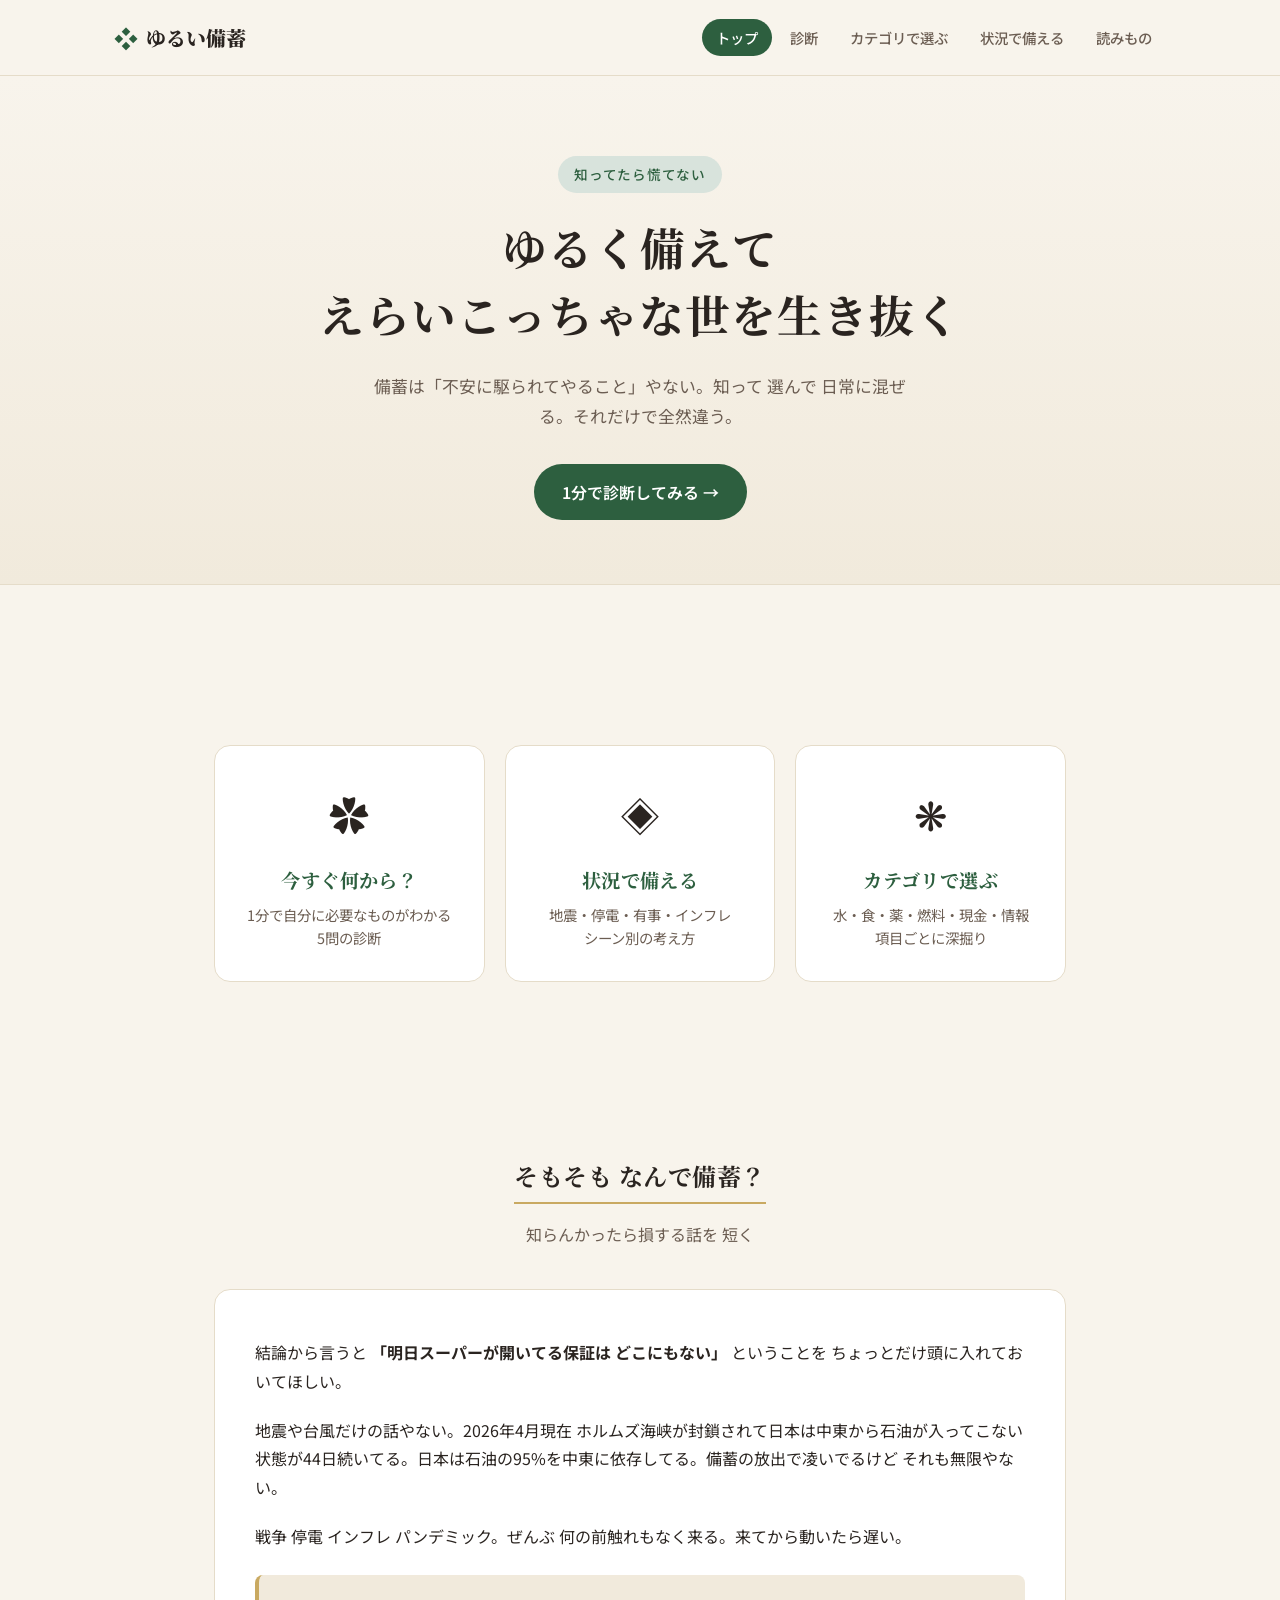
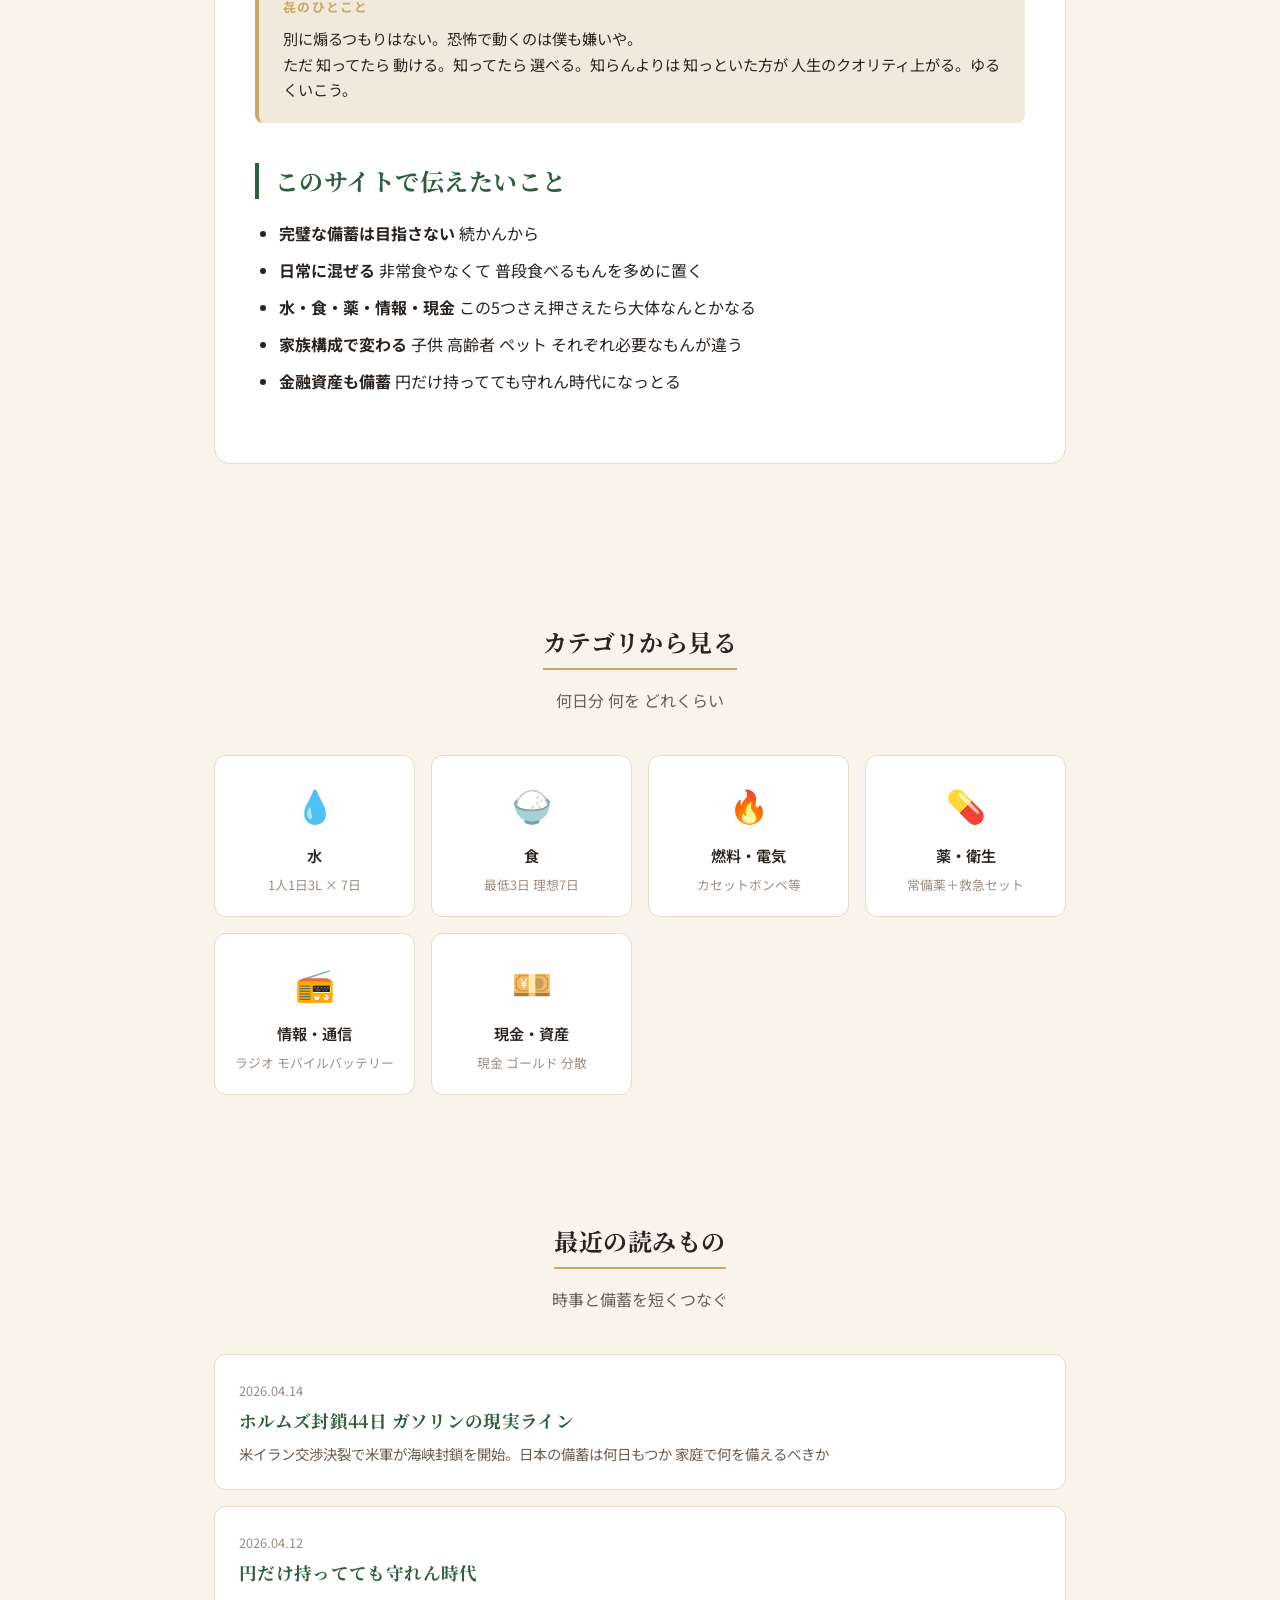
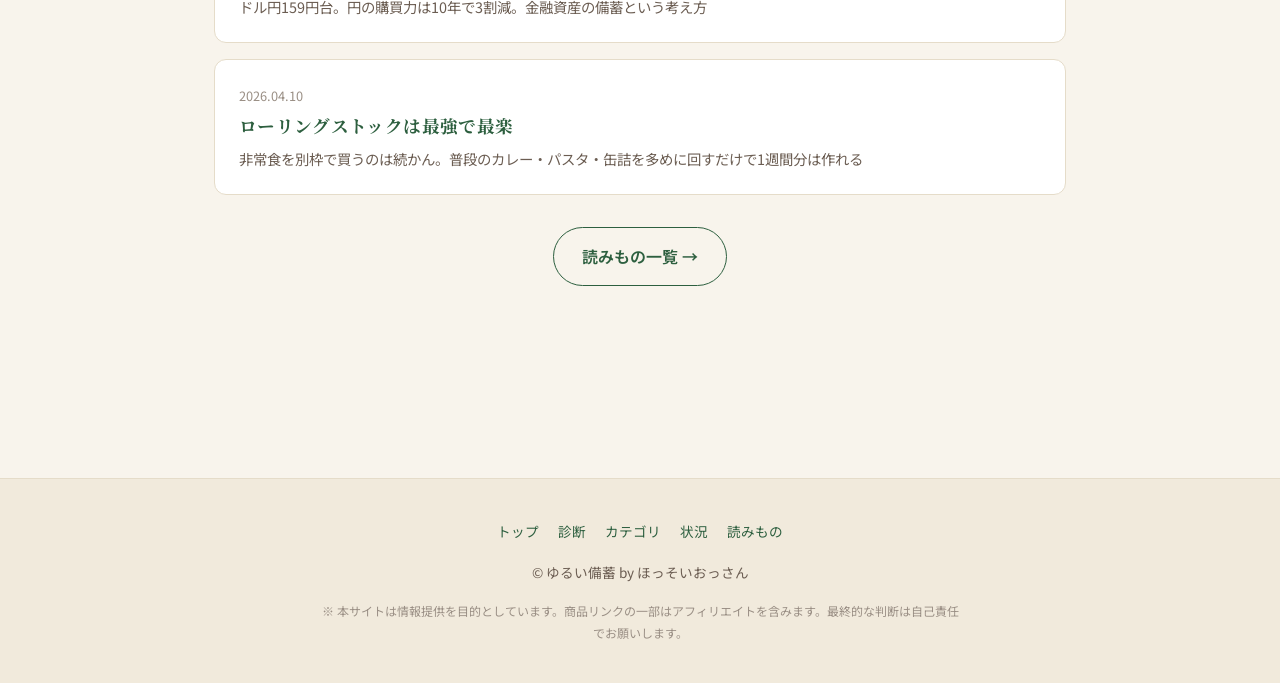
==== index.html @ 0d699d0d "Initial: ゆるい備蓄サイト 5ページ構成 - トップ / 診断 / カテゴリ / 状況 / 読みもの - 生成り×深緑×朱×金の明るい和洋折衷デザイン - Noto Serif JP × No" ====
<!DOCTYPE html>
<html lang="ja">
<head>
<meta charset="UTF-8">
<meta name="viewport" content="width=device-width, initial-scale=1.0">
<title>ゆるい備蓄｜知ってたら慌てない</title>
<meta name="description" content="地震・停電・有事・インフレ。知ってたら備えられる。ゆるく始める備蓄の入門サイト。">
<link rel="preconnect" href="https://fonts.googleapis.com">
<link rel="preconnect" href="https://fonts.gstatic.com" crossorigin>
<link href="https://fonts.googleapis.com/css2?family=Noto+Sans+JP:wght@400;500;700&family=Noto+Serif+JP:wght@500;700;900&display=swap" rel="stylesheet">
<link rel="stylesheet" href="/assets/style.css">
</head>
<body>

<nav class="nav">
    <div class="nav-inner">
        <a href="/" class="nav-logo"><span class="mark">❖</span>ゆるい備蓄</a>
        <ul class="nav-links">
            <li><a href="/" class="active">トップ</a></li>
            <li><a href="/check.html">診断</a></li>
            <li><a href="/category.html">カテゴリで選ぶ</a></li>
            <li><a href="/situation.html">状況で備える</a></li>
            <li><a href="/blog.html">読みもの</a></li>
        </ul>
    </div>
</nav>

<section class="hero">
    <span class="hero-lead">知ってたら慌てない</span>
    <h1>ゆるく備えて<br>えらいこっちゃな世を生き抜く</h1>
    <p class="hero-sub">備蓄は「不安に駆られてやること」やない。知って 選んで 日常に混ぜる。それだけで全然違う。</p>
    <a href="/check.html" class="btn btn-primary">1分で診断してみる →</a>
</section>

<div class="container">

    <section class="section">
        <div class="entry-grid">
            <a href="/check.html" class="entry-card">
                <span class="mark">✿</span>
                <h3>今すぐ何から？</h3>
                <p>1分で自分に必要なものがわかる<br>5問の診断</p>
            </a>
            <a href="/situation.html" class="entry-card">
                <span class="mark">◈</span>
                <h3>状況で備える</h3>
                <p>地震・停電・有事・インフレ<br>シーン別の考え方</p>
            </a>
            <a href="/category.html" class="entry-card">
                <span class="mark">❋</span>
                <h3>カテゴリで選ぶ</h3>
                <p>水・食・薬・燃料・現金・情報<br>項目ごとに深掘り</p>
            </a>
        </div>
    </section>

    <section class="section">
        <div class="section-head">
            <h2>そもそも なんで備蓄？</h2>
            <p>知らんかったら損する話を 短く</p>
        </div>

        <div class="article">
            <p>結論から言うと <strong>「明日スーパーが開いてる保証は どこにもない」</strong> ということを ちょっとだけ頭に入れておいてほしい。</p>

            <p>地震や台風だけの話やない。2026年4月現在 ホルムズ海峡が封鎖されて日本は中東から石油が入ってこない状態が44日続いてる。日本は石油の95%を中東に依存してる。備蓄の放出で凌いでるけど それも無限やない。</p>

            <p>戦争 停電 インフレ パンデミック。ぜんぶ 何の前触れもなく来る。来てから動いたら遅い。</p>

            <div class="voice">
                <div class="voice-label">㐂のひとこと</div>
                <p>別に煽るつもりはない。恐怖で動くのは僕も嫌いや。<br>ただ 知ってたら 動ける。知ってたら 選べる。知らんよりは 知っといた方が 人生のクオリティ上がる。ゆるくいこう。</p>
            </div>

            <h2>このサイトで伝えたいこと</h2>
            <ul>
                <li><strong>完璧な備蓄は目指さない</strong> 続かんから</li>
                <li><strong>日常に混ぜる</strong> 非常食やなくて 普段食べるもんを多めに置く</li>
                <li><strong>水・食・薬・情報・現金</strong> この5つさえ押さえたら大体なんとかなる</li>
                <li><strong>家族構成で変わる</strong> 子供 高齢者 ペット それぞれ必要なもんが違う</li>
                <li><strong>金融資産も備蓄</strong> 円だけ持ってても守れん時代になっとる</li>
            </ul>
        </div>
    </section>

    <section class="section">
        <div class="section-head">
            <h2>カテゴリから見る</h2>
            <p>何日分 何を どれくらい</p>
        </div>
        <div class="category-grid">
            <a href="/category.html#water" class="category-item">
                <span class="icon">💧</span>
                <div class="name">水</div>
                <div class="days">1人1日3L × 7日</div>
            </a>
            <a href="/category.html#food" class="category-item">
                <span class="icon">🍚</span>
                <div class="name">食</div>
                <div class="days">最低3日 理想7日</div>
            </a>
            <a href="/category.html#energy" class="category-item">
                <span class="icon">🔥</span>
                <div class="name">燃料・電気</div>
                <div class="days">カセットボンベ等</div>
            </a>
            <a href="/category.html#medicine" class="category-item">
                <span class="icon">💊</span>
                <div class="name">薬・衛生</div>
                <div class="days">常備薬＋救急セット</div>
            </a>
            <a href="/category.html#info" class="category-item">
                <span class="icon">📻</span>
                <div class="name">情報・通信</div>
                <div class="days">ラジオ モバイルバッテリー</div>
            </a>
            <a href="/category.html#money" class="category-item">
                <span class="icon">💴</span>
                <div class="name">現金・資産</div>
                <div class="days">現金 ゴールド 分散</div>
            </a>
        </div>
    </section>

    <section class="section">
        <div class="section-head">
            <h2>最近の読みもの</h2>
            <p>時事と備蓄を短くつなぐ</p>
        </div>
        <div class="post-list">
            <a href="/blog.html#hormuz" class="post-item">
                <time>2026.04.14</time>
                <h3>ホルムズ封鎖44日 ガソリンの現実ライン</h3>
                <p>米イラン交渉決裂で米軍が海峡封鎖を開始。日本の備蓄は何日もつか 家庭で何を備えるべきか</p>
            </a>
            <a href="/blog.html#yen" class="post-item">
                <time>2026.04.12</time>
                <h3>円だけ持ってても守れん時代</h3>
                <p>ドル円159円台。円の購買力は10年で3割減。金融資産の備蓄という考え方</p>
            </a>
            <a href="/blog.html#rolling" class="post-item">
                <time>2026.04.10</time>
                <h3>ローリングストックは最強で最楽</h3>
                <p>非常食を別枠で買うのは続かん。普段のカレー・パスタ・缶詰を多めに回すだけで1週間分は作れる</p>
            </a>
        </div>
        <div style="text-align:center; margin-top:32px;">
            <a href="/blog.html" class="btn btn-outline">読みもの一覧 →</a>
        </div>
    </section>

</div>

<footer class="footer">
    <p>
        <a href="/">トップ</a>
        <a href="/check.html">診断</a>
        <a href="/category.html">カテゴリ</a>
        <a href="/situation.html">状況</a>
        <a href="/blog.html">読みもの</a>
    </p>
    <p style="margin-top:16px;">© ゆるい備蓄 by ほっそいおっさん</p>
    <p class="disclaimer">※ 本サイトは情報提供を目的としています。商品リンクの一部はアフィリエイトを含みます。最終的な判断は自己責任でお願いします。</p>
</footer>

</body>
</html>
---- assets/style.css ----
/* ===== カラーパレット ===== */
:root {
    --bg: #F8F4EC;           /* 生成り */
    --bg-soft: #F1EADC;      /* 生成り濃いめ */
    --bg-card: #FFFFFF;
    --ink: #2A2420;          /* 墨色（ほぼ黒） */
    --ink-soft: #6B5D52;     /* 淡墨 */
    --ink-muted: #9A8F85;

    --green: #2D5F3F;        /* 深緑 */
    --green-soft: #4A7A5C;
    --green-pale: #D8E3DC;

    --red: #D85A3C;          /* 朱（注意喚起限定） */
    --red-pale: #F4D9D1;

    --gold: #C9A961;         /* 金（アクセント） */
    --gold-pale: #EBDCB8;

    --border: #E5DCC9;
}

/* ===== リセット ===== */
* { margin: 0; padding: 0; box-sizing: border-box; }

html { scroll-behavior: smooth; }

body {
    font-family: 'Noto Sans JP', -apple-system, BlinkMacSystemFont, 'Hiragino Sans', 'Yu Gothic', sans-serif;
    background: var(--bg);
    color: var(--ink);
    line-height: 1.8;
    -webkit-font-smoothing: antialiased;
    font-size: 16px;
}

h1, h2, h3, h4 {
    font-family: 'Noto Serif JP', 'Hiragino Mincho ProN', 'Yu Mincho', serif;
    font-weight: 700;
    letter-spacing: 0.02em;
    line-height: 1.5;
}

h1 { font-size: 2rem; }
h2 { font-size: 1.5rem; }
h3 { font-size: 1.2rem; }

a { color: var(--green); text-decoration: none; }
a:hover { color: var(--green-soft); text-decoration: underline; }

img { max-width: 100%; height: auto; }

/* ===== ナビゲーション ===== */
.nav {
    background: var(--bg);
    border-bottom: 1px solid var(--border);
    position: sticky;
    top: 0;
    z-index: 100;
}

.nav-inner {
    max-width: 1100px;
    margin: 0 auto;
    padding: 16px 24px;
    display: flex;
    align-items: center;
    justify-content: space-between;
    gap: 24px;
}

.nav-logo {
    font-family: 'Noto Serif JP', serif;
    font-weight: 900;
    font-size: 1.25rem;
    color: var(--ink);
    text-decoration: none;
    display: flex;
    align-items: center;
    gap: 8px;
}

.nav-logo span.mark {
    color: var(--green);
    font-size: 1.5rem;
}

.nav-links {
    display: flex;
    gap: 4px;
    list-style: none;
    flex-wrap: wrap;
}

.nav-links a {
    color: var(--ink-soft);
    padding: 8px 14px;
    border-radius: 999px;
    font-size: 0.9rem;
    font-weight: 500;
    transition: all 0.2s;
}

.nav-links a:hover {
    background: var(--green-pale);
    color: var(--green);
    text-decoration: none;
}

.nav-links a.active {
    background: var(--green);
    color: #fff;
}

/* ===== コンテナ ===== */
.container {
    max-width: 900px;
    margin: 0 auto;
    padding: 48px 24px;
}

.container-wide {
    max-width: 1100px;
    margin: 0 auto;
    padding: 48px 24px;
}

/* ===== ヒーロー ===== */
.hero {
    padding: 80px 24px 64px;
    text-align: center;
    background: linear-gradient(180deg, var(--bg) 0%, var(--bg-soft) 100%);
    border-bottom: 1px solid var(--border);
}

.hero-lead {
    display: inline-block;
    padding: 6px 16px;
    background: var(--green-pale);
    color: var(--green);
    border-radius: 999px;
    font-size: 0.85rem;
    font-weight: 500;
    margin-bottom: 20px;
    letter-spacing: 0.05em;
}

.hero h1 {
    font-size: clamp(1.8rem, 4vw, 2.8rem);
    margin-bottom: 24px;
    color: var(--ink);
}

.hero p.hero-sub {
    font-size: 1.05rem;
    color: var(--ink-soft);
    max-width: 560px;
    margin: 0 auto 32px;
}

/* ===== ボタン ===== */
.btn {
    display: inline-block;
    padding: 14px 28px;
    border-radius: 999px;
    font-weight: 600;
    font-size: 1rem;
    text-decoration: none;
    transition: all 0.2s;
    border: none;
    cursor: pointer;
}

.btn-primary {
    background: var(--green);
    color: #fff;
}

.btn-primary:hover {
    background: var(--green-soft);
    transform: translateY(-1px);
    box-shadow: 0 4px 12px rgba(45, 95, 63, 0.3);
    color: #fff;
    text-decoration: none;
}

.btn-outline {
    background: transparent;
    color: var(--green);
    border: 1.5px solid var(--green);
}

.btn-outline:hover {
    background: var(--green);
    color: #fff;
    text-decoration: none;
}

/* ===== 3つの入口カード ===== */
.entry-grid {
    display: grid;
    grid-template-columns: repeat(auto-fit, minmax(260px, 1fr));
    gap: 20px;
    margin: 48px 0;
}

.entry-card {
    background: var(--bg-card);
    border: 1px solid var(--border);
    border-radius: 16px;
    padding: 32px 24px;
    text-align: center;
    transition: all 0.25s;
    text-decoration: none;
    color: var(--ink);
    display: block;
}

.entry-card:hover {
    transform: translateY(-3px);
    border-color: var(--green);
    box-shadow: 0 8px 24px rgba(45, 95, 63, 0.1);
    text-decoration: none;
    color: var(--ink);
}

.entry-card .mark {
    font-size: 2.5rem;
    margin-bottom: 16px;
    display: block;
}

.entry-card h3 {
    color: var(--green);
    margin-bottom: 8px;
    font-size: 1.2rem;
}

.entry-card p {
    color: var(--ink-soft);
    font-size: 0.9rem;
    line-height: 1.6;
}

/* ===== セクション ===== */
.section {
    padding: 64px 0;
}

.section-head {
    text-align: center;
    margin-bottom: 40px;
}

.section-head h2 {
    display: inline-block;
    padding-bottom: 8px;
    border-bottom: 2px solid var(--gold);
}

.section-head p {
    color: var(--ink-soft);
    margin-top: 16px;
}

/* ===== カテゴリーグリッド ===== */
.category-grid {
    display: grid;
    grid-template-columns: repeat(auto-fill, minmax(200px, 1fr));
    gap: 16px;
}

.category-item {
    background: var(--bg-card);
    border: 1px solid var(--border);
    border-radius: 12px;
    padding: 20px;
    text-align: center;
    transition: all 0.2s;
    text-decoration: none;
    color: var(--ink);
    display: block;
}

.category-item:hover {
    background: var(--green-pale);
    border-color: var(--green);
    text-decoration: none;
    color: var(--ink);
}

.category-item .icon {
    font-size: 2rem;
    margin-bottom: 8px;
    display: block;
}

.category-item .name {
    font-weight: 600;
    font-size: 0.95rem;
}

.category-item .days {
    color: var(--ink-muted);
    font-size: 0.8rem;
    margin-top: 4px;
}

/* ===== 記事本文スタイル ===== */
.article {
    background: var(--bg-card);
    border-radius: 16px;
    padding: 48px 40px;
    margin-bottom: 32px;
    border: 1px solid var(--border);
}

.article h2 {
    margin-top: 40px;
    margin-bottom: 20px;
    padding-left: 16px;
    border-left: 4px solid var(--green);
    color: var(--green);
}

.article h3 {
    margin-top: 32px;
    margin-bottom: 12px;
    color: var(--ink);
}

.article p {
    margin-bottom: 20px;
    color: var(--ink);
}

.article ul, .article ol {
    margin: 0 0 20px 24px;
}

.article li {
    margin-bottom: 8px;
    color: var(--ink);
}

/* ===== 吹き出し（㐂のひとこと） ===== */
.voice {
    background: var(--bg-soft);
    border-left: 4px solid var(--gold);
    padding: 20px 24px;
    border-radius: 8px;
    margin: 24px 0;
    font-size: 0.95rem;
}

.voice-label {
    font-size: 0.8rem;
    color: var(--gold);
    font-weight: 700;
    letter-spacing: 0.1em;
    margin-bottom: 8px;
}

.voice p {
    color: var(--ink);
    line-height: 1.7;
    margin-bottom: 0;
}

/* ===== アラートボックス ===== */
.alert {
    background: var(--red-pale);
    border: 1px solid var(--red);
    color: var(--red);
    padding: 16px 20px;
    border-radius: 8px;
    margin: 24px 0;
    font-size: 0.95rem;
}

.note {
    background: var(--green-pale);
    border: 1px solid var(--green);
    color: var(--green);
    padding: 16px 20px;
    border-radius: 8px;
    margin: 24px 0;
    font-size: 0.95rem;
}

/* ===== 診断 ===== */
.quiz {
    background: var(--bg-card);
    border-radius: 16px;
    padding: 40px;
    border: 1px solid var(--border);
    max-width: 700px;
    margin: 0 auto;
}

.quiz-q {
    margin-bottom: 32px;
}

.quiz-q h3 {
    color: var(--green);
    margin-bottom: 16px;
    font-size: 1.1rem;
}

.quiz-options {
    display: grid;
    gap: 10px;
}

.quiz-option {
    display: flex;
    align-items: center;
    padding: 12px 18px;
    border: 1.5px solid var(--border);
    border-radius: 10px;
    cursor: pointer;
    transition: all 0.15s;
    background: var(--bg);
}

.quiz-option:hover {
    border-color: var(--green);
    background: var(--green-pale);
}

.quiz-option input {
    margin-right: 12px;
}

.quiz-option.selected {
    border-color: var(--green);
    background: var(--green-pale);
}

.quiz-result {
    display: none;
    background: var(--bg-soft);
    padding: 32px;
    border-radius: 12px;
    margin-top: 24px;
}

.quiz-result.show { display: block; }

.quiz-result h3 {
    color: var(--green);
    margin-bottom: 16px;
}

.quiz-result ul {
    margin-left: 20px;
}

/* ===== 商品カード ===== */
.product-grid {
    display: grid;
    grid-template-columns: repeat(auto-fit, minmax(240px, 1fr));
    gap: 20px;
}

.product-card {
    background: var(--bg-card);
    border: 1px solid var(--border);
    border-radius: 12px;
    padding: 20px;
    transition: all 0.2s;
}

.product-card:hover {
    border-color: var(--green);
    box-shadow: 0 4px 16px rgba(0,0,0,0.05);
}

.product-card h4 {
    color: var(--ink);
    margin-bottom: 8px;
    font-family: 'Noto Sans JP', sans-serif;
    font-size: 1rem;
}

.product-card .why {
    font-size: 0.85rem;
    color: var(--ink-soft);
    margin-bottom: 12px;
}

.product-card .link {
    display: inline-block;
    padding: 8px 16px;
    background: var(--green);
    color: #fff;
    border-radius: 999px;
    font-size: 0.85rem;
    font-weight: 600;
}

.product-card .link:hover {
    background: var(--green-soft);
    text-decoration: none;
    color: #fff;
}

/* ===== 読みものリスト ===== */
.post-list {
    display: grid;
    gap: 16px;
}

.post-item {
    background: var(--bg-card);
    border: 1px solid var(--border);
    border-radius: 12px;
    padding: 24px;
    transition: all 0.2s;
    display: block;
    text-decoration: none;
    color: var(--ink);
}

.post-item:hover {
    border-color: var(--green);
    transform: translateX(2px);
    text-decoration: none;
    color: var(--ink);
}

.post-item time {
    font-size: 0.8rem;
    color: var(--ink-muted);
    display: block;
    margin-bottom: 6px;
}

.post-item h3 {
    color: var(--green);
    margin-bottom: 8px;
    font-size: 1.1rem;
}

.post-item p {
    color: var(--ink-soft);
    font-size: 0.9rem;
    line-height: 1.6;
}

/* ===== シチュエーションカード ===== */
.situation-grid {
    display: grid;
    grid-template-columns: repeat(auto-fit, minmax(280px, 1fr));
    gap: 20px;
}

.situation-card {
    background: var(--bg-card);
    border: 1px solid var(--border);
    border-radius: 16px;
    padding: 28px;
    text-decoration: none;
    color: var(--ink);
    transition: all 0.2s;
    display: block;
}

.situation-card:hover {
    border-color: var(--green);
    background: var(--green-pale);
    text-decoration: none;
    color: var(--ink);
}

.situation-card .mark {
    font-size: 2rem;
    margin-bottom: 12px;
    display: block;
}

.situation-card h3 {
    color: var(--green);
    margin-bottom: 8px;
    font-family: 'Noto Serif JP', serif;
}

.situation-card p {
    color: var(--ink-soft);
    font-size: 0.9rem;
    line-height: 1.6;
}

/* ===== フッター ===== */
.footer {
    background: var(--bg-soft);
    border-top: 1px solid var(--border);
    padding: 40px 24px;
    margin-top: 80px;
    text-align: center;
    color: var(--ink-soft);
    font-size: 0.85rem;
}

.footer a {
    color: var(--green);
    margin: 0 8px;
}

.footer .disclaimer {
    font-size: 0.75rem;
    color: var(--ink-muted);
    margin-top: 16px;
    max-width: 640px;
    margin-left: auto;
    margin-right: auto;
}

/* ===== レスポンシブ ===== */
@media (max-width: 768px) {
    .nav-inner { padding: 12px 16px; flex-direction: column; align-items: flex-start; }
    .nav-links { width: 100%; overflow-x: auto; flex-wrap: nowrap; }
    .nav-links a { white-space: nowrap; font-size: 0.85rem; padding: 6px 12px; }
    .container, .container-wide { padding: 32px 20px; }
    .hero { padding: 48px 20px 40px; }
    .article { padding: 28px 20px; }
    h1 { font-size: 1.6rem; }
    h2 { font-size: 1.3rem; }
    .section { padding: 40px 0; }
}
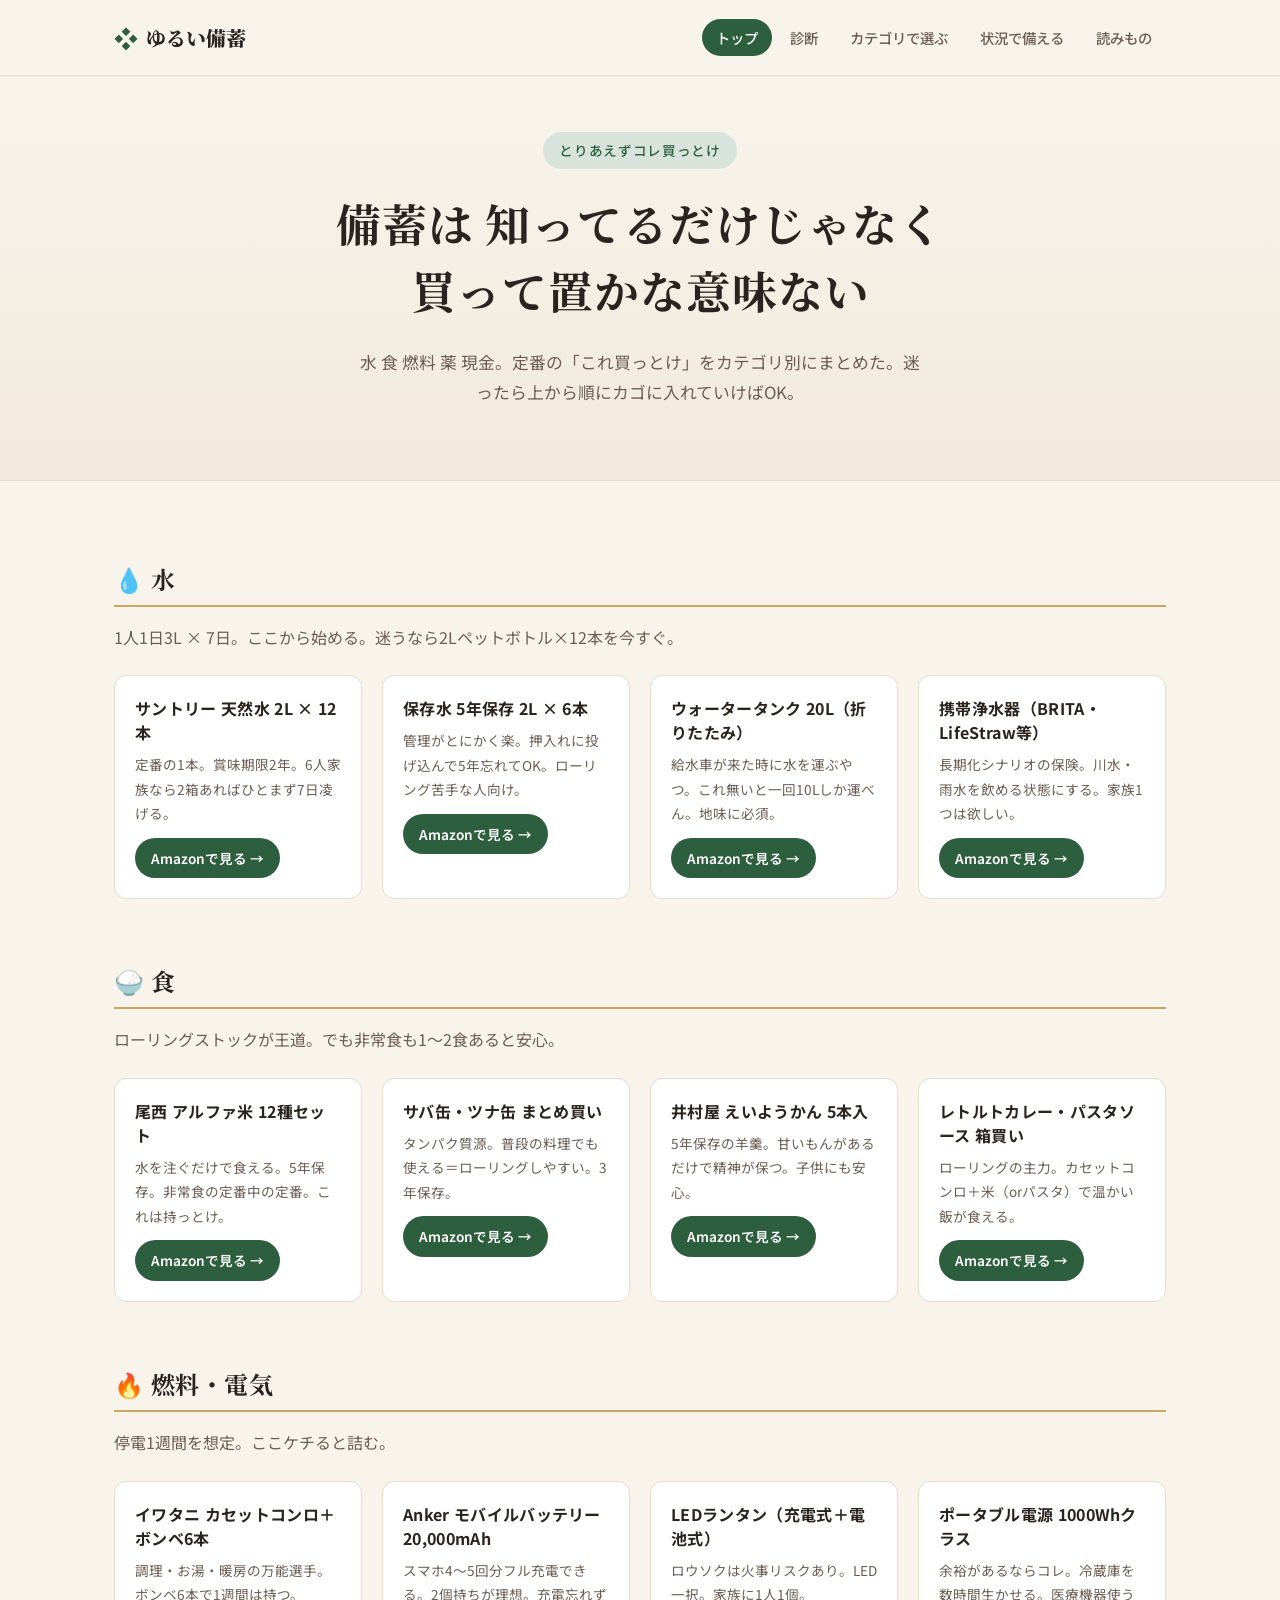
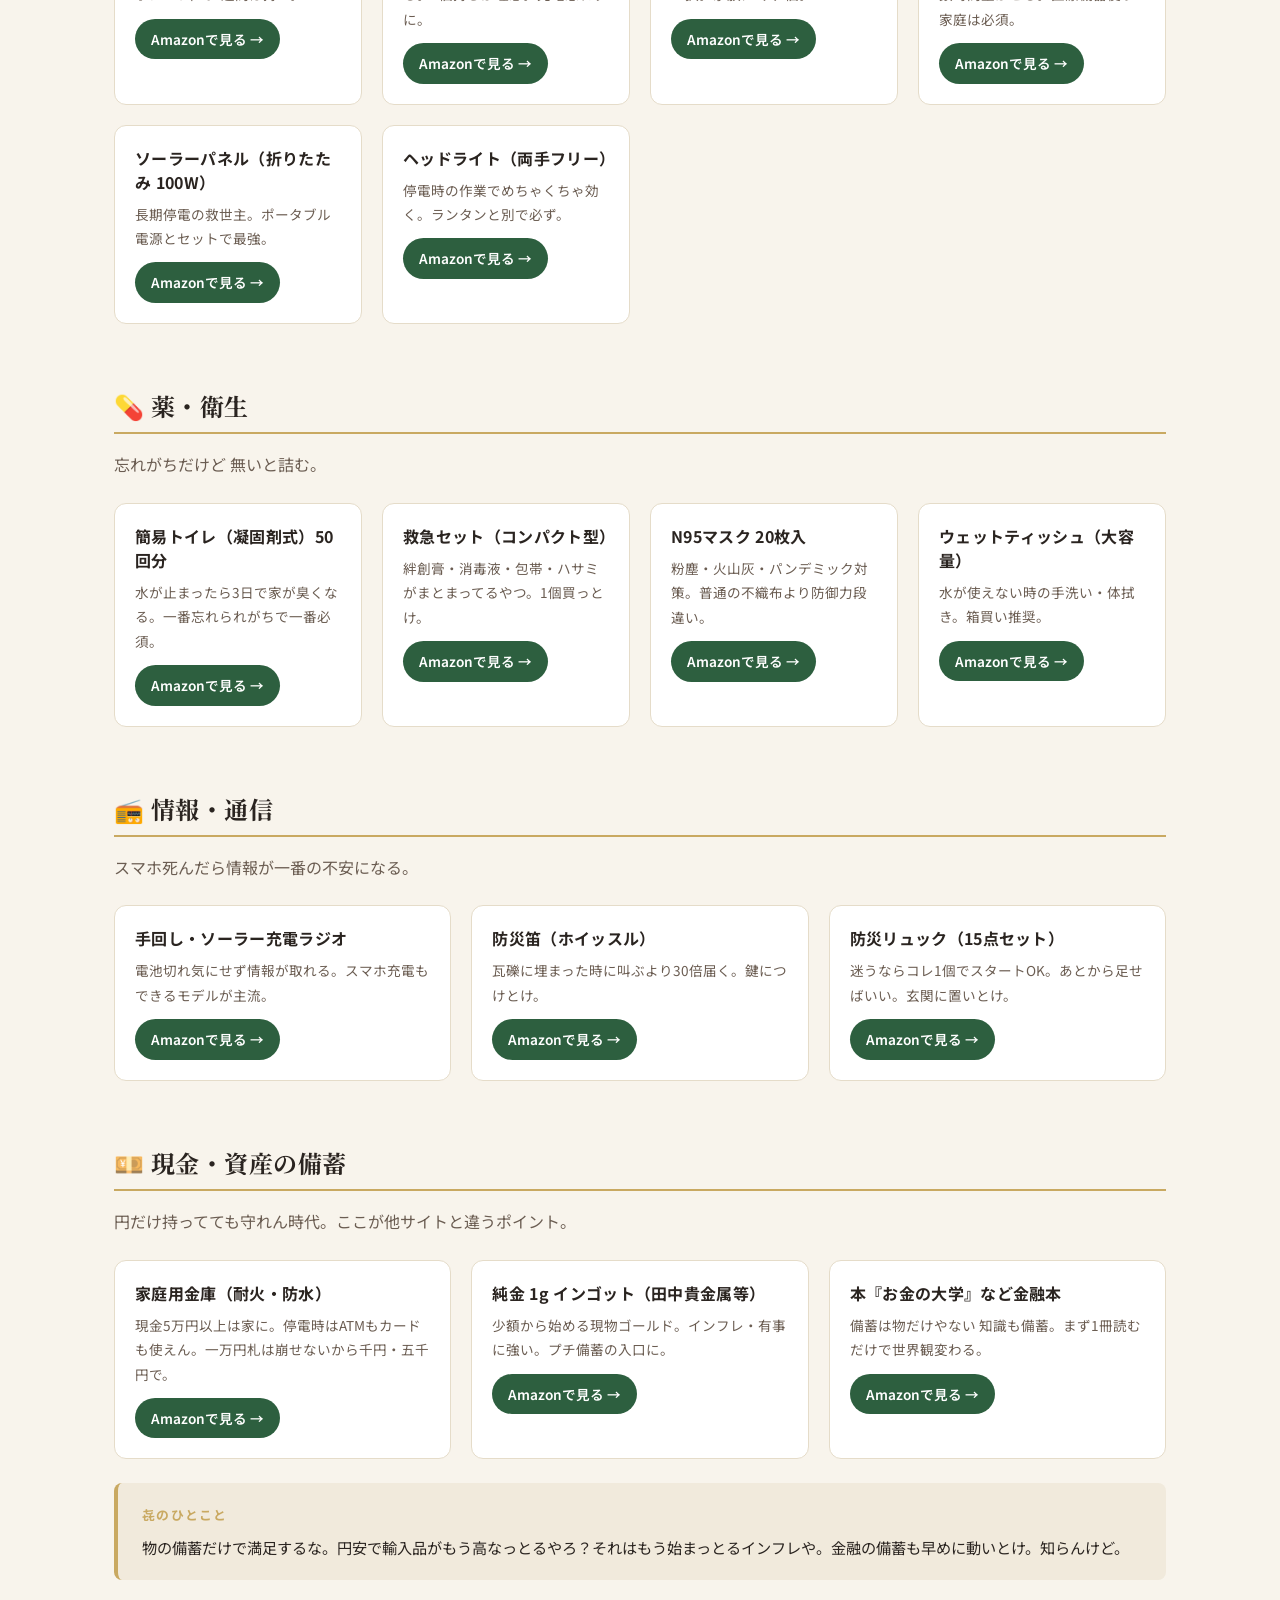
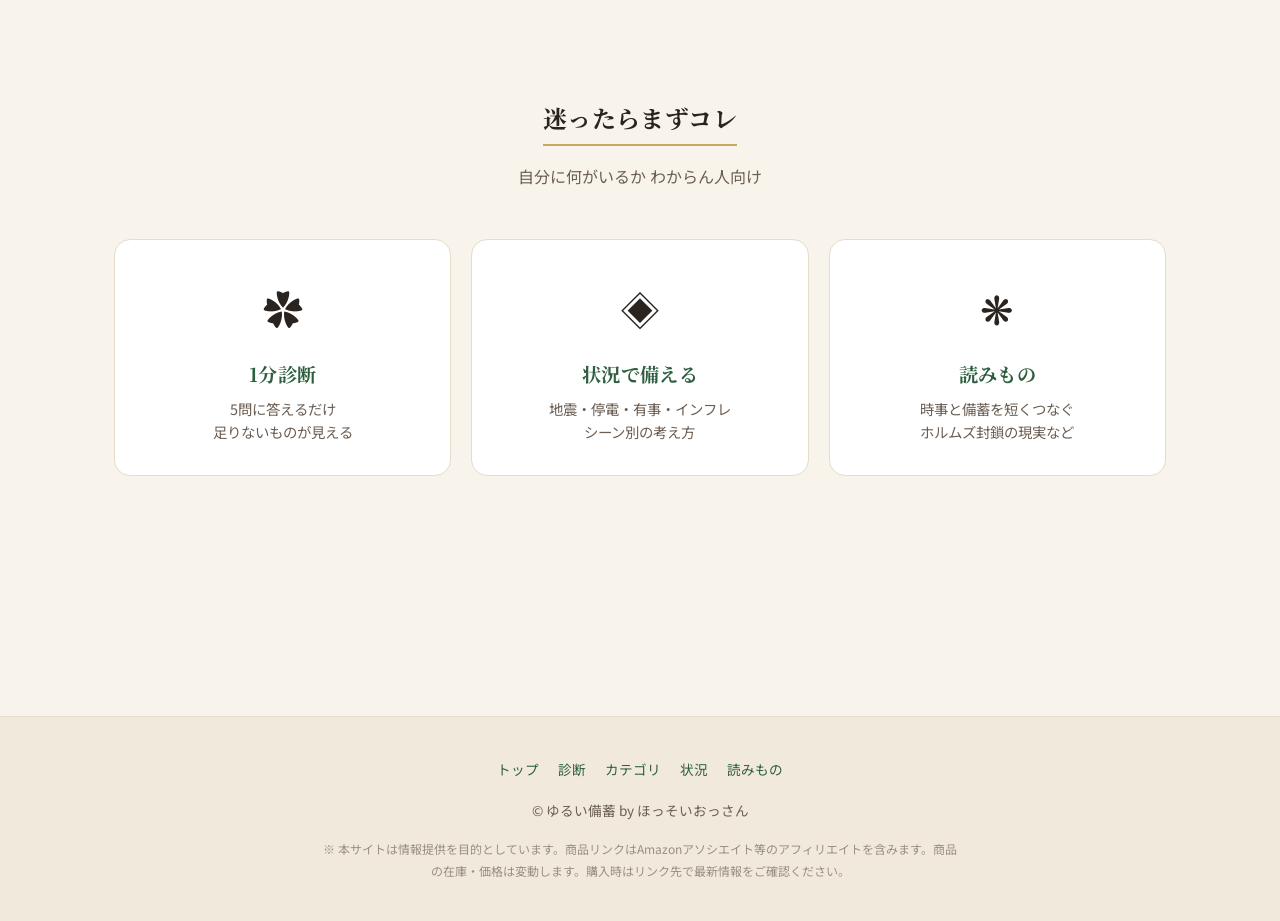
==== commit 230a45a6: "トップを商品グリッド主体に変更 - ヒーロー短縮。読みものでなくいきなり商品 - 6カテゴリ（水/食/燃料/薬/情報/現金）を全部トップに展開 - 各商品に㐂の語り口で「なぜこれ」1行 - Amazo" ====
--- a/index.html
+++ b/index.html
@@ -3,8 +3,8 @@
 <head>
 <meta charset="UTF-8">
 <meta name="viewport" content="width=device-width, initial-scale=1.0">
-<title>ゆるい備蓄｜知ってたら慌てない</title>
-<meta name="description" content="地震・停電・有事・インフレ。知ってたら備えられる。ゆるく始める備蓄の入門サイト。">
+<title>ゆるい備蓄｜とりあえずコレ買っとけ</title>
+<meta name="description" content="水・食・燃料・薬・現金。備蓄の定番をまとめて見れる。ゆるく始める備蓄のショッピングガイド。">
 <link rel="preconnect" href="https://fonts.googleapis.com">
 <link rel="preconnect" href="https://fonts.gstatic.com" crossorigin>
 <link href="https://fonts.googleapis.com/css2?family=Noto+Sans+JP:wght@400;500;700&family=Noto+Serif+JP:wght@500;700;900&display=swap" rel="stylesheet">
@@ -25,127 +25,221 @@
     </div>
 </nav>
 
-<section class="hero">
-    <span class="hero-lead">知ってたら慌てない</span>
-    <h1>ゆるく備えて<br>えらいこっちゃな世を生き抜く</h1>
-    <p class="hero-sub">備蓄は「不安に駆られてやること」やない。知って 選んで 日常に混ぜる。それだけで全然違う。</p>
-    <a href="/check.html" class="btn btn-primary">1分で診断してみる →</a>
+<section class="hero" style="padding:56px 24px 40px;">
+    <span class="hero-lead">とりあえずコレ買っとけ</span>
+    <h1>備蓄は 知ってるだけじゃなく<br>買って置かな意味ない</h1>
+    <p class="hero-sub">水 食 燃料 薬 現金。定番の「これ買っとけ」をカテゴリ別にまとめた。迷ったら上から順にカゴに入れていけばOK。</p>
 </section>
 
-<div class="container">
-
+<div class="container-wide">
+
+    <!-- 💧 水 -->
+    <section class="section" id="water" style="padding:32px 0;">
+        <div class="section-head" style="margin-bottom:24px; text-align:left;">
+            <h2 style="display:block; border-bottom:2px solid var(--gold); padding-bottom:8px;">💧 水</h2>
+            <p style="text-align:left;">1人1日3L × 7日。ここから始める。迷うなら2Lペットボトル×12本を今すぐ。</p>
+        </div>
+        <div class="product-grid">
+            <div class="product-card">
+                <h4>サントリー 天然水 2L × 12本</h4>
+                <p class="why">定番の1本。賞味期限2年。6人家族なら2箱あればひとまず7日凌げる。</p>
+                <a href="https://www.amazon.co.jp/s?k=%E3%82%B5%E3%83%B3%E3%83%88%E3%83%AA%E3%83%BC%E5%A4%A9%E7%84%B6%E6%B0%B4%202L%2012%E6%9C%AC&tag=" class="link" target="_blank" rel="noopener">Amazonで見る →</a>
+            </div>
+            <div class="product-card">
+                <h4>保存水 5年保存 2L × 6本</h4>
+                <p class="why">管理がとにかく楽。押入れに投げ込んで5年忘れてOK。ローリング苦手な人向け。</p>
+                <a href="https://www.amazon.co.jp/s?k=%E4%BF%9D%E5%AD%98%E6%B0%B4+5%E5%B9%B4+2L&tag=" class="link" target="_blank" rel="noopener">Amazonで見る →</a>
+            </div>
+            <div class="product-card">
+                <h4>ウォータータンク 20L（折りたたみ）</h4>
+                <p class="why">給水車が来た時に水を運ぶやつ。これ無いと一回10Lしか運べん。地味に必須。</p>
+                <a href="https://www.amazon.co.jp/s?k=%E3%82%A6%E3%82%A9%E3%83%BC%E3%82%BF%E3%83%BC%E3%82%BF%E3%83%B3%E3%82%AF+20L+%E6%8A%98%E3%82%8A%E3%81%9F%E3%81%9F%E3%81%BF&tag=" class="link" target="_blank" rel="noopener">Amazonで見る →</a>
+            </div>
+            <div class="product-card">
+                <h4>携帯浄水器（BRITA・LifeStraw等）</h4>
+                <p class="why">長期化シナリオの保険。川水・雨水を飲める状態にする。家族1つは欲しい。</p>
+                <a href="https://www.amazon.co.jp/s?k=%E6%90%BA%E5%B8%AF%E6%B5%84%E6%B0%B4%E5%99%A8+LifeStraw&tag=" class="link" target="_blank" rel="noopener">Amazonで見る →</a>
+            </div>
+        </div>
+    </section>
+
+    <!-- 🍚 食 -->
+    <section class="section" id="food" style="padding:32px 0;">
+        <div class="section-head" style="margin-bottom:24px; text-align:left;">
+            <h2 style="display:block; border-bottom:2px solid var(--gold); padding-bottom:8px;">🍚 食</h2>
+            <p style="text-align:left;">ローリングストックが王道。でも非常食も1〜2食あると安心。</p>
+        </div>
+        <div class="product-grid">
+            <div class="product-card">
+                <h4>尾西 アルファ米 12種セット</h4>
+                <p class="why">水を注ぐだけで食える。5年保存。非常食の定番中の定番。これは持っとけ。</p>
+                <a href="https://www.amazon.co.jp/s?k=%E5%B0%BE%E8%A5%BF+%E3%82%A2%E3%83%AB%E3%83%95%E3%82%A1%E7%B1%B3+12%E7%A8%AE&tag=" class="link" target="_blank" rel="noopener">Amazonで見る →</a>
+            </div>
+            <div class="product-card">
+                <h4>サバ缶・ツナ缶 まとめ買い</h4>
+                <p class="why">タンパク質源。普段の料理でも使える＝ローリングしやすい。3年保存。</p>
+                <a href="https://www.amazon.co.jp/s?k=%E3%82%B5%E3%83%90%E7%BC%B6+%E3%81%BE%E3%81%A8%E3%82%81%E8%B2%B7%E3%81%84&tag=" class="link" target="_blank" rel="noopener">Amazonで見る →</a>
+            </div>
+            <div class="product-card">
+                <h4>井村屋 えいようかん 5本入</h4>
+                <p class="why">5年保存の羊羹。甘いもんがあるだけで精神が保つ。子供にも安心。</p>
+                <a href="https://www.amazon.co.jp/s?k=%E4%BA%95%E6%9D%91%E5%B1%8B+%E3%81%88%E3%81%84%E3%82%88%E3%81%86%E3%81%8B%E3%82%93&tag=" class="link" target="_blank" rel="noopener">Amazonで見る →</a>
+            </div>
+            <div class="product-card">
+                <h4>レトルトカレー・パスタソース 箱買い</h4>
+                <p class="why">ローリングの主力。カセットコンロ＋米（orパスタ）で温かい飯が食える。</p>
+                <a href="https://www.amazon.co.jp/s?k=%E3%83%AC%E3%83%88%E3%83%AB%E3%83%88%E3%82%AB%E3%83%AC%E3%83%BC+%E7%AE%B1%E8%B2%B7%E3%81%84&tag=" class="link" target="_blank" rel="noopener">Amazonで見る →</a>
+            </div>
+        </div>
+    </section>
+
+    <!-- 🔥 燃料・電気 -->
+    <section class="section" id="energy" style="padding:32px 0;">
+        <div class="section-head" style="margin-bottom:24px; text-align:left;">
+            <h2 style="display:block; border-bottom:2px solid var(--gold); padding-bottom:8px;">🔥 燃料・電気</h2>
+            <p style="text-align:left;">停電1週間を想定。ここケチると詰む。</p>
+        </div>
+        <div class="product-grid">
+            <div class="product-card">
+                <h4>イワタニ カセットコンロ＋ボンベ6本</h4>
+                <p class="why">調理・お湯・暖房の万能選手。ボンベ6本で1週間は持つ。</p>
+                <a href="https://www.amazon.co.jp/s?k=%E3%82%A4%E3%83%AF%E3%82%BF%E3%83%8B+%E3%82%AB%E3%82%BB%E3%83%83%E3%83%88%E3%82%B3%E3%83%B3%E3%83%AD&tag=" class="link" target="_blank" rel="noopener">Amazonで見る →</a>
+            </div>
+            <div class="product-card">
+                <h4>Anker モバイルバッテリー 20,000mAh</h4>
+                <p class="why">スマホ4〜5回分フル充電できる。2個持ちが理想。充電忘れずに。</p>
+                <a href="https://www.amazon.co.jp/s?k=Anker+20000mAh&tag=" class="link" target="_blank" rel="noopener">Amazonで見る →</a>
+            </div>
+            <div class="product-card">
+                <h4>LEDランタン（充電式＋電池式）</h4>
+                <p class="why">ロウソクは火事リスクあり。LED一択。家族に1人1個。</p>
+                <a href="https://www.amazon.co.jp/s?k=LED%E3%83%A9%E3%83%B3%E3%82%BF%E3%83%B3+%E9%98%B2%E7%81%BD&tag=" class="link" target="_blank" rel="noopener">Amazonで見る →</a>
+            </div>
+            <div class="product-card">
+                <h4>ポータブル電源 1000Whクラス</h4>
+                <p class="why">余裕があるならコレ。冷蔵庫を数時間生かせる。医療機器使う家庭は必須。</p>
+                <a href="https://www.amazon.co.jp/s?k=%E3%83%9D%E3%83%BC%E3%82%BF%E3%83%96%E3%83%AB%E9%9B%BB%E6%BA%90+1000Wh&tag=" class="link" target="_blank" rel="noopener">Amazonで見る →</a>
+            </div>
+            <div class="product-card">
+                <h4>ソーラーパネル（折りたたみ 100W）</h4>
+                <p class="why">長期停電の救世主。ポータブル電源とセットで最強。</p>
+                <a href="https://www.amazon.co.jp/s?k=%E3%82%BD%E3%83%BC%E3%83%A9%E3%83%BC%E3%83%91%E3%83%8D%E3%83%AB+100W+%E6%8A%98%E3%82%8A%E3%81%9F%E3%81%9F%E3%81%BF&tag=" class="link" target="_blank" rel="noopener">Amazonで見る →</a>
+            </div>
+            <div class="product-card">
+                <h4>ヘッドライト（両手フリー）</h4>
+                <p class="why">停電時の作業でめちゃくちゃ効く。ランタンと別で必ず。</p>
+                <a href="https://www.amazon.co.jp/s?k=%E3%83%98%E3%83%83%E3%83%89%E3%83%A9%E3%82%A4%E3%83%88+%E9%98%B2%E7%81%BD&tag=" class="link" target="_blank" rel="noopener">Amazonで見る →</a>
+            </div>
+        </div>
+    </section>
+
+    <!-- 💊 薬・衛生 -->
+    <section class="section" id="medicine" style="padding:32px 0;">
+        <div class="section-head" style="margin-bottom:24px; text-align:left;">
+            <h2 style="display:block; border-bottom:2px solid var(--gold); padding-bottom:8px;">💊 薬・衛生</h2>
+            <p style="text-align:left;">忘れがちだけど 無いと詰む。</p>
+        </div>
+        <div class="product-grid">
+            <div class="product-card">
+                <h4>簡易トイレ（凝固剤式）50回分</h4>
+                <p class="why">水が止まったら3日で家が臭くなる。一番忘れられがちで一番必須。</p>
+                <a href="https://www.amazon.co.jp/s?k=%E7%B0%A1%E6%98%93%E3%83%88%E3%82%A4%E3%83%AC+%E5%87%9D%E5%9B%BA%E5%89%A4&tag=" class="link" target="_blank" rel="noopener">Amazonで見る →</a>
+            </div>
+            <div class="product-card">
+                <h4>救急セット（コンパクト型）</h4>
+                <p class="why">絆創膏・消毒液・包帯・ハサミがまとまってるやつ。1個買っとけ。</p>
+                <a href="https://www.amazon.co.jp/s?k=%E6%95%91%E6%80%A5%E3%82%BB%E3%83%83%E3%83%88+%E9%98%B2%E7%81%BD&tag=" class="link" target="_blank" rel="noopener">Amazonで見る →</a>
+            </div>
+            <div class="product-card">
+                <h4>N95マスク 20枚入</h4>
+                <p class="why">粉塵・火山灰・パンデミック対策。普通の不織布より防御力段違い。</p>
+                <a href="https://www.amazon.co.jp/s?k=N95%E3%83%9E%E3%82%B9%E3%82%AF&tag=" class="link" target="_blank" rel="noopener">Amazonで見る →</a>
+            </div>
+            <div class="product-card">
+                <h4>ウェットティッシュ（大容量）</h4>
+                <p class="why">水が使えない時の手洗い・体拭き。箱買い推奨。</p>
+                <a href="https://www.amazon.co.jp/s?k=%E3%82%A6%E3%82%A7%E3%83%83%E3%83%88%E3%83%86%E3%82%A3%E3%83%83%E3%82%B7%E3%83%A5+%E5%A4%A7%E5%AE%B9%E9%87%8F&tag=" class="link" target="_blank" rel="noopener">Amazonで見る →</a>
+            </div>
+        </div>
+    </section>
+
+    <!-- 📻 情報・通信 -->
+    <section class="section" id="info" style="padding:32px 0;">
+        <div class="section-head" style="margin-bottom:24px; text-align:left;">
+            <h2 style="display:block; border-bottom:2px solid var(--gold); padding-bottom:8px;">📻 情報・通信</h2>
+            <p style="text-align:left;">スマホ死んだら情報が一番の不安になる。</p>
+        </div>
+        <div class="product-grid">
+            <div class="product-card">
+                <h4>手回し・ソーラー充電ラジオ</h4>
+                <p class="why">電池切れ気にせず情報が取れる。スマホ充電もできるモデルが主流。</p>
+                <a href="https://www.amazon.co.jp/s?k=%E6%89%8B%E5%9B%9E%E3%81%97+%E3%82%BD%E3%83%BC%E3%83%A9%E3%83%BC+%E3%83%A9%E3%82%B8%E3%82%AA+%E9%98%B2%E7%81%BD&tag=" class="link" target="_blank" rel="noopener">Amazonで見る →</a>
+            </div>
+            <div class="product-card">
+                <h4>防災笛（ホイッスル）</h4>
+                <p class="why">瓦礫に埋まった時に叫ぶより30倍届く。鍵につけとけ。</p>
+                <a href="https://www.amazon.co.jp/s?k=%E9%98%B2%E7%81%BD%E7%AC%9B+%E3%83%9B%E3%82%A4%E3%83%83%E3%82%B9%E3%83%AB&tag=" class="link" target="_blank" rel="noopener">Amazonで見る →</a>
+            </div>
+            <div class="product-card">
+                <h4>防災リュック（15点セット）</h4>
+                <p class="why">迷うならコレ1個でスタートOK。あとから足せばいい。玄関に置いとけ。</p>
+                <a href="https://www.amazon.co.jp/s?k=%E9%98%B2%E7%81%BD%E3%83%AA%E3%83%A5%E3%83%83%E3%82%AF+15%E7%82%B9&tag=" class="link" target="_blank" rel="noopener">Amazonで見る →</a>
+            </div>
+        </div>
+    </section>
+
+    <!-- 💴 現金・資産 -->
+    <section class="section" id="money" style="padding:32px 0;">
+        <div class="section-head" style="margin-bottom:24px; text-align:left;">
+            <h2 style="display:block; border-bottom:2px solid var(--gold); padding-bottom:8px;">💴 現金・資産の備蓄</h2>
+            <p style="text-align:left;">円だけ持ってても守れん時代。ここが他サイトと違うポイント。</p>
+        </div>
+        <div class="product-grid">
+            <div class="product-card">
+                <h4>家庭用金庫（耐火・防水）</h4>
+                <p class="why">現金5万円以上は家に。停電時はATMもカードも使えん。一万円札は崩せないから千円・五千円で。</p>
+                <a href="https://www.amazon.co.jp/s?k=%E5%AE%B6%E5%BA%AD%E7%94%A8%E9%87%91%E5%BA%AB+%E8%80%90%E7%81%AB&tag=" class="link" target="_blank" rel="noopener">Amazonで見る →</a>
+            </div>
+            <div class="product-card">
+                <h4>純金 1g インゴット（田中貴金属等）</h4>
+                <p class="why">少額から始める現物ゴールド。インフレ・有事に強い。プチ備蓄の入口に。</p>
+                <a href="https://www.amazon.co.jp/s?k=%E7%B4%94%E9%87%91+1g+%E3%82%A4%E3%83%B3%E3%82%B4%E3%83%83%E3%83%88&tag=" class="link" target="_blank" rel="noopener">Amazonで見る →</a>
+            </div>
+            <div class="product-card">
+                <h4>本『お金の大学』など金融本</h4>
+                <p class="why">備蓄は物だけやない 知識も備蓄。まず1冊読むだけで世界観変わる。</p>
+                <a href="https://www.amazon.co.jp/s?k=%E3%81%8A%E9%87%91%E3%81%AE%E5%A4%A7%E5%AD%A6&tag=" class="link" target="_blank" rel="noopener">Amazonで見る →</a>
+            </div>
+        </div>
+
+        <div class="voice" style="margin-top:24px;">
+            <div class="voice-label">㐂のひとこと</div>
+            <p>物の備蓄だけで満足するな。円安で輸入品がもう高なっとるやろ？それはもう始まっとるインフレや。金融の備蓄も早めに動いとけ。知らんけど。</p>
+        </div>
+    </section>
+
+    <!-- 迷った人向け -->
     <section class="section">
+        <div class="section-head">
+            <h2>迷ったらまずコレ</h2>
+            <p>自分に何がいるか わからん人向け</p>
+        </div>
         <div class="entry-grid">
             <a href="/check.html" class="entry-card">
                 <span class="mark">✿</span>
-                <h3>今すぐ何から？</h3>
-                <p>1分で自分に必要なものがわかる<br>5問の診断</p>
+                <h3>1分診断</h3>
+                <p>5問に答えるだけ<br>足りないものが見える</p>
             </a>
             <a href="/situation.html" class="entry-card">
                 <span class="mark">◈</span>
                 <h3>状況で備える</h3>
                 <p>地震・停電・有事・インフレ<br>シーン別の考え方</p>
             </a>
-            <a href="/category.html" class="entry-card">
+            <a href="/blog.html" class="entry-card">
                 <span class="mark">❋</span>
-                <h3>カテゴリで選ぶ</h3>
-                <p>水・食・薬・燃料・現金・情報<br>項目ごとに深掘り</p>
+                <h3>読みもの</h3>
+                <p>時事と備蓄を短くつなぐ<br>ホルムズ封鎖の現実など</p>
             </a>
-        </div>
-    </section>
-
-    <section class="section">
-        <div class="section-head">
-            <h2>そもそも なんで備蓄？</h2>
-            <p>知らんかったら損する話を 短く</p>
-        </div>
-
-        <div class="article">
-            <p>結論から言うと <strong>「明日スーパーが開いてる保証は どこにもない」</strong> ということを ちょっとだけ頭に入れておいてほしい。</p>
-
-            <p>地震や台風だけの話やない。2026年4月現在 ホルムズ海峡が封鎖されて日本は中東から石油が入ってこない状態が44日続いてる。日本は石油の95%を中東に依存してる。備蓄の放出で凌いでるけど それも無限やない。</p>
-
-            <p>戦争 停電 インフレ パンデミック。ぜんぶ 何の前触れもなく来る。来てから動いたら遅い。</p>
-
-            <div class="voice">
-                <div class="voice-label">㐂のひとこと</div>
-                <p>別に煽るつもりはない。恐怖で動くのは僕も嫌いや。<br>ただ 知ってたら 動ける。知ってたら 選べる。知らんよりは 知っといた方が 人生のクオリティ上がる。ゆるくいこう。</p>
-            </div>
-
-            <h2>このサイトで伝えたいこと</h2>
-            <ul>
-                <li><strong>完璧な備蓄は目指さない</strong> 続かんから</li>
-                <li><strong>日常に混ぜる</strong> 非常食やなくて 普段食べるもんを多めに置く</li>
-                <li><strong>水・食・薬・情報・現金</strong> この5つさえ押さえたら大体なんとかなる</li>
-                <li><strong>家族構成で変わる</strong> 子供 高齢者 ペット それぞれ必要なもんが違う</li>
-                <li><strong>金融資産も備蓄</strong> 円だけ持ってても守れん時代になっとる</li>
-            </ul>
-        </div>
-    </section>
-
-    <section class="section">
-        <div class="section-head">
-            <h2>カテゴリから見る</h2>
-            <p>何日分 何を どれくらい</p>
-        </div>
-        <div class="category-grid">
-            <a href="/category.html#water" class="category-item">
-                <span class="icon">💧</span>
-                <div class="name">水</div>
-                <div class="days">1人1日3L × 7日</div>
-            </a>
-            <a href="/category.html#food" class="category-item">
-                <span class="icon">🍚</span>
-                <div class="name">食</div>
-                <div class="days">最低3日 理想7日</div>
-            </a>
-            <a href="/category.html#energy" class="category-item">
-                <span class="icon">🔥</span>
-                <div class="name">燃料・電気</div>
-                <div class="days">カセットボンベ等</div>
-            </a>
-            <a href="/category.html#medicine" class="category-item">
-                <span class="icon">💊</span>
-                <div class="name">薬・衛生</div>
-                <div class="days">常備薬＋救急セット</div>
-            </a>
-            <a href="/category.html#info" class="category-item">
-                <span class="icon">📻</span>
-                <div class="name">情報・通信</div>
-                <div class="days">ラジオ モバイルバッテリー</div>
-            </a>
-            <a href="/category.html#money" class="category-item">
-                <span class="icon">💴</span>
-                <div class="name">現金・資産</div>
-                <div class="days">現金 ゴールド 分散</div>
-            </a>
-        </div>
-    </section>
-
-    <section class="section">
-        <div class="section-head">
-            <h2>最近の読みもの</h2>
-            <p>時事と備蓄を短くつなぐ</p>
-        </div>
-        <div class="post-list">
-            <a href="/blog.html#hormuz" class="post-item">
-                <time>2026.04.14</time>
-                <h3>ホルムズ封鎖44日 ガソリンの現実ライン</h3>
-                <p>米イラン交渉決裂で米軍が海峡封鎖を開始。日本の備蓄は何日もつか 家庭で何を備えるべきか</p>
-            </a>
-            <a href="/blog.html#yen" class="post-item">
-                <time>2026.04.12</time>
-                <h3>円だけ持ってても守れん時代</h3>
-                <p>ドル円159円台。円の購買力は10年で3割減。金融資産の備蓄という考え方</p>
-            </a>
-            <a href="/blog.html#rolling" class="post-item">
-                <time>2026.04.10</time>
-                <h3>ローリングストックは最強で最楽</h3>
-                <p>非常食を別枠で買うのは続かん。普段のカレー・パスタ・缶詰を多めに回すだけで1週間分は作れる</p>
-            </a>
-        </div>
-        <div style="text-align:center; margin-top:32px;">
-            <a href="/blog.html" class="btn btn-outline">読みもの一覧 →</a>
         </div>
     </section>
 
@@ -160,7 +254,7 @@
         <a href="/blog.html">読みもの</a>
     </p>
     <p style="margin-top:16px;">© ゆるい備蓄 by ほっそいおっさん</p>
-    <p class="disclaimer">※ 本サイトは情報提供を目的としています。商品リンクの一部はアフィリエイトを含みます。最終的な判断は自己責任でお願いします。</p>
+    <p class="disclaimer">※ 本サイトは情報提供を目的としています。商品リンクはAmazonアソシエイト等のアフィリエイトを含みます。商品の在庫・価格は変動します。購入時はリンク先で最新情報をご確認ください。</p>
 </footer>
 
 </body>
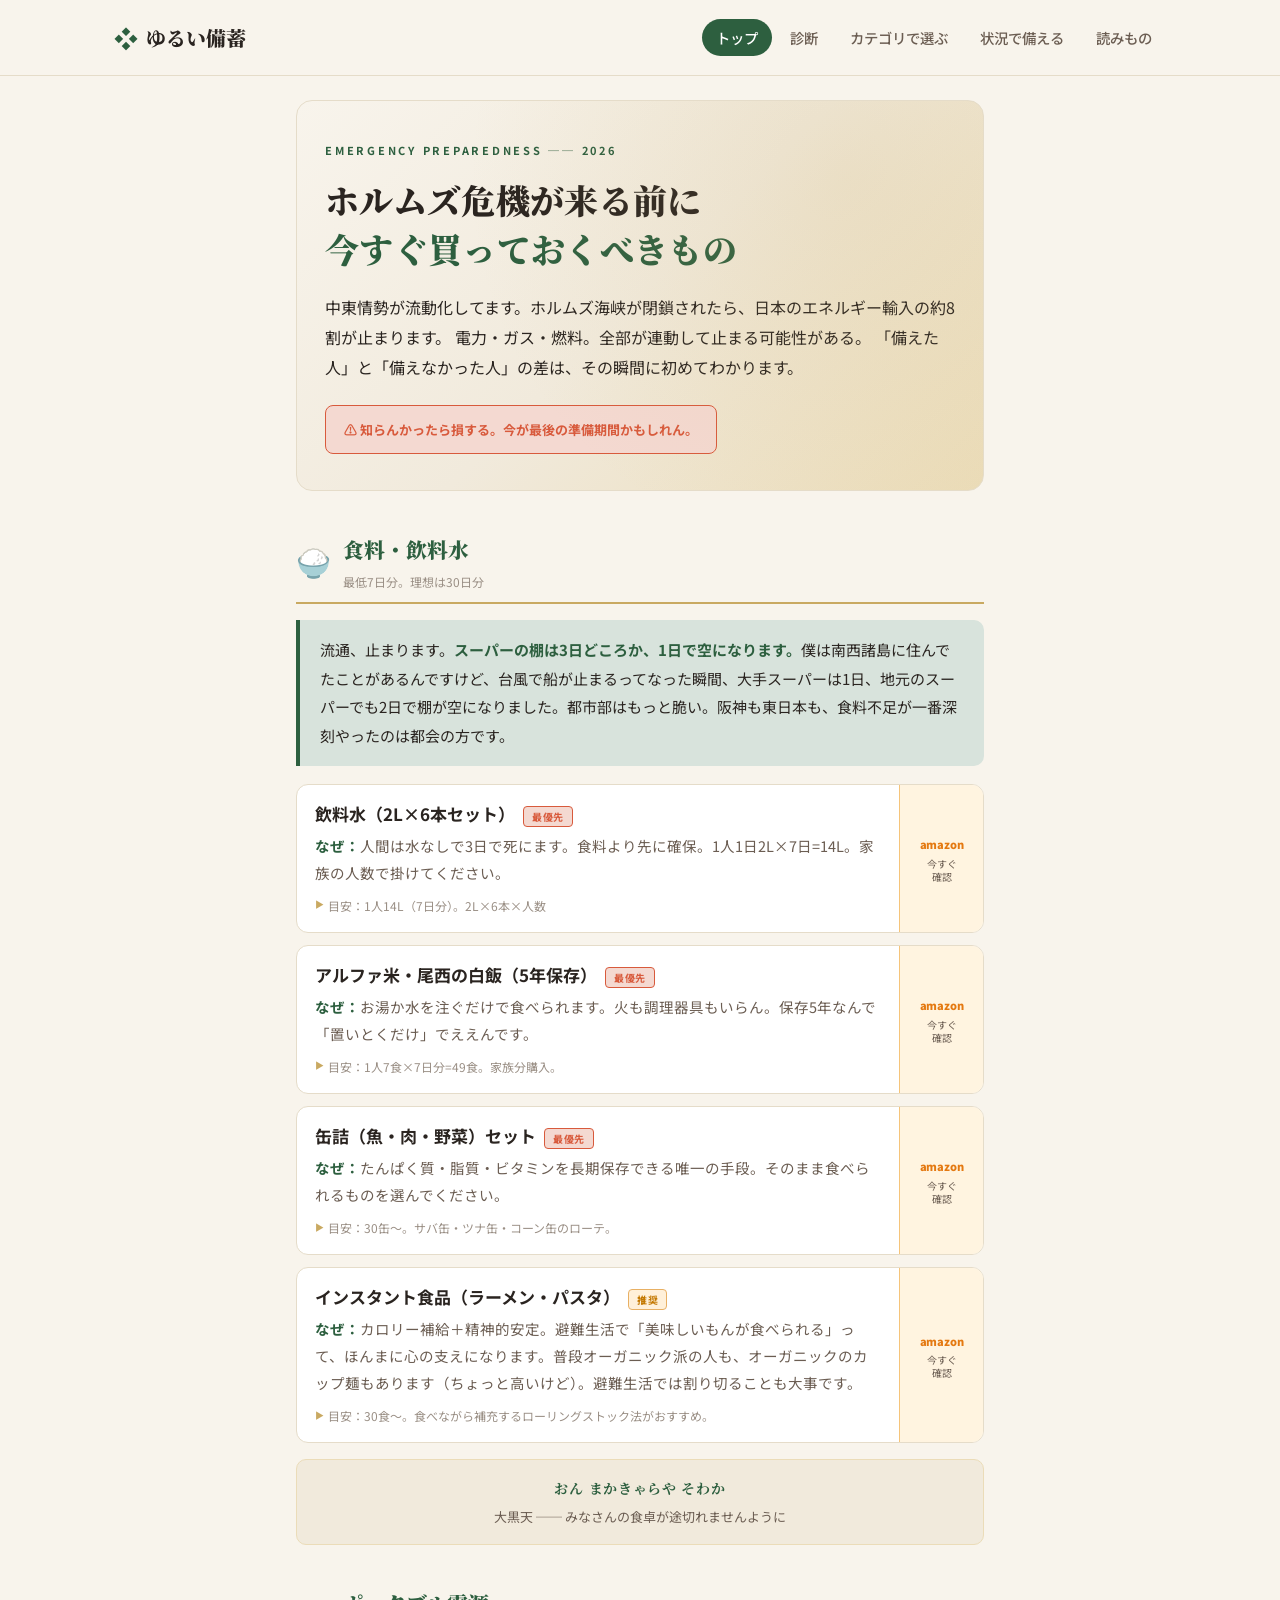
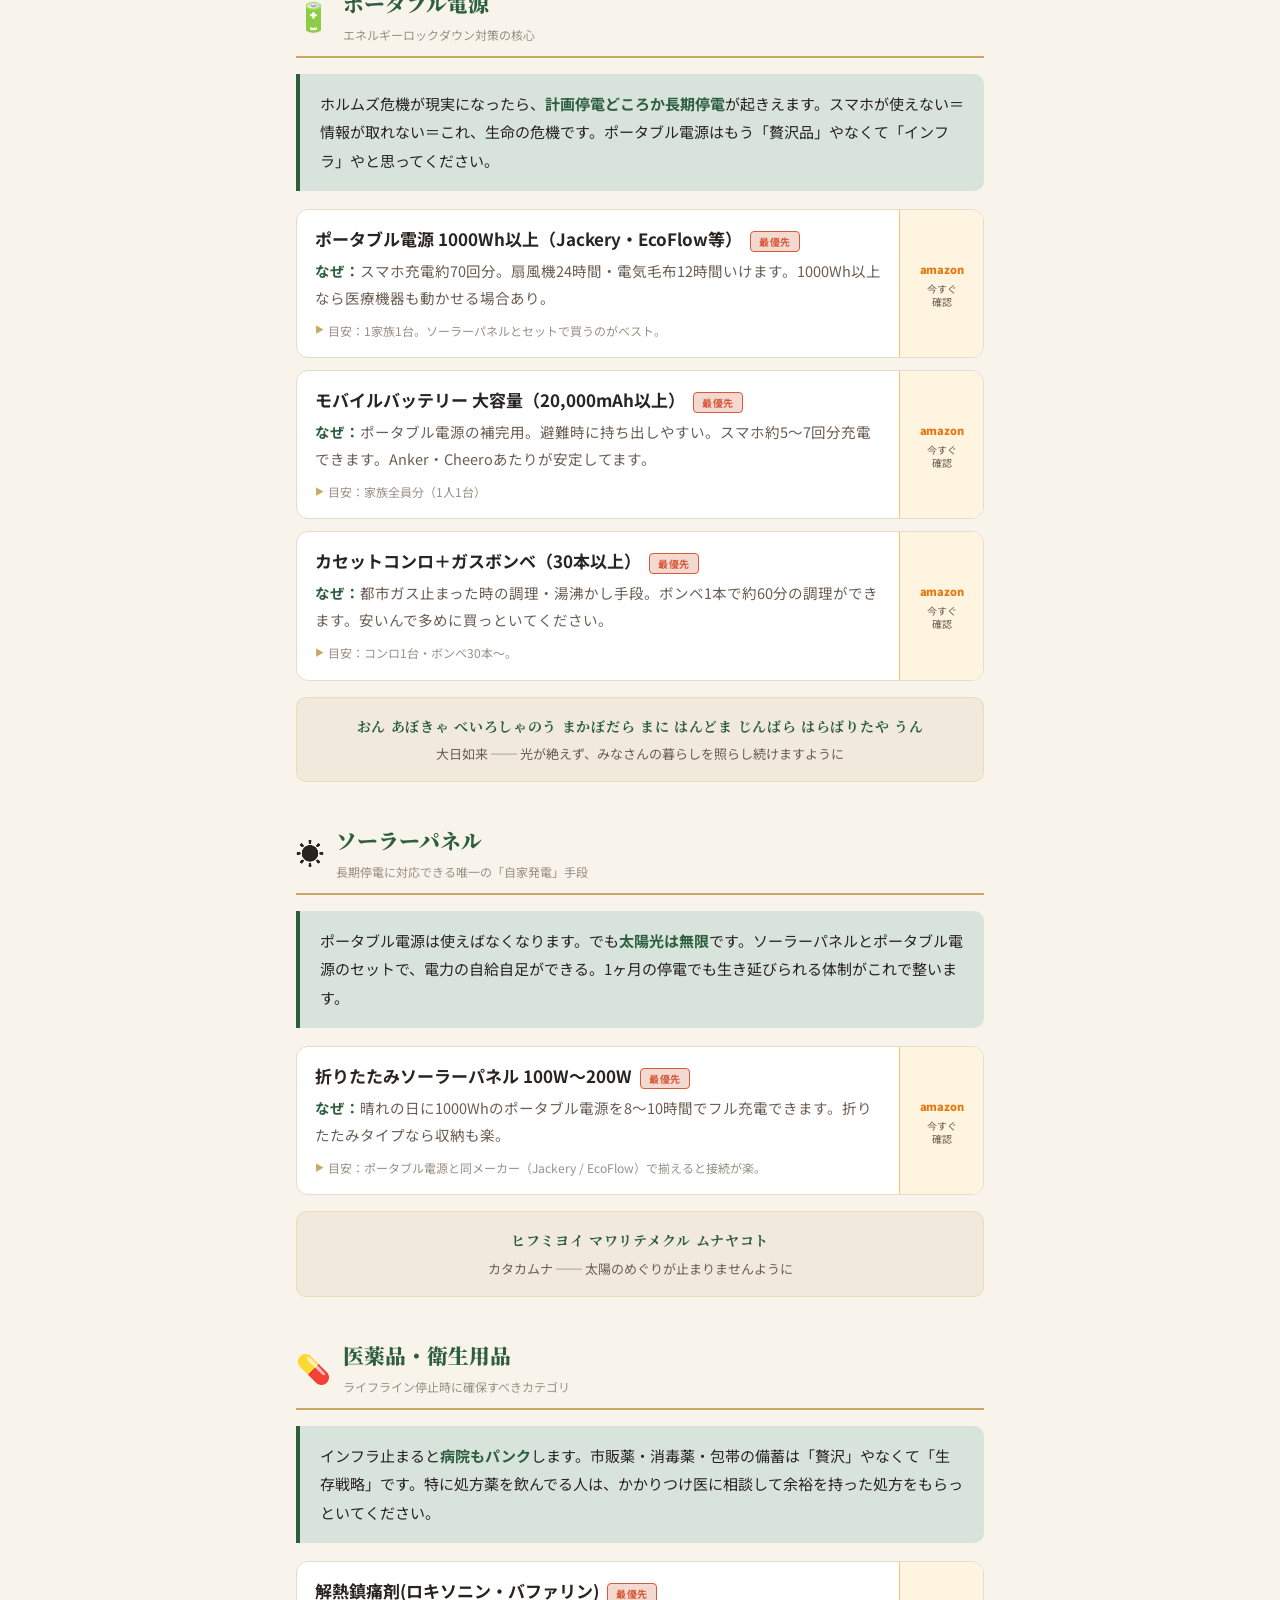
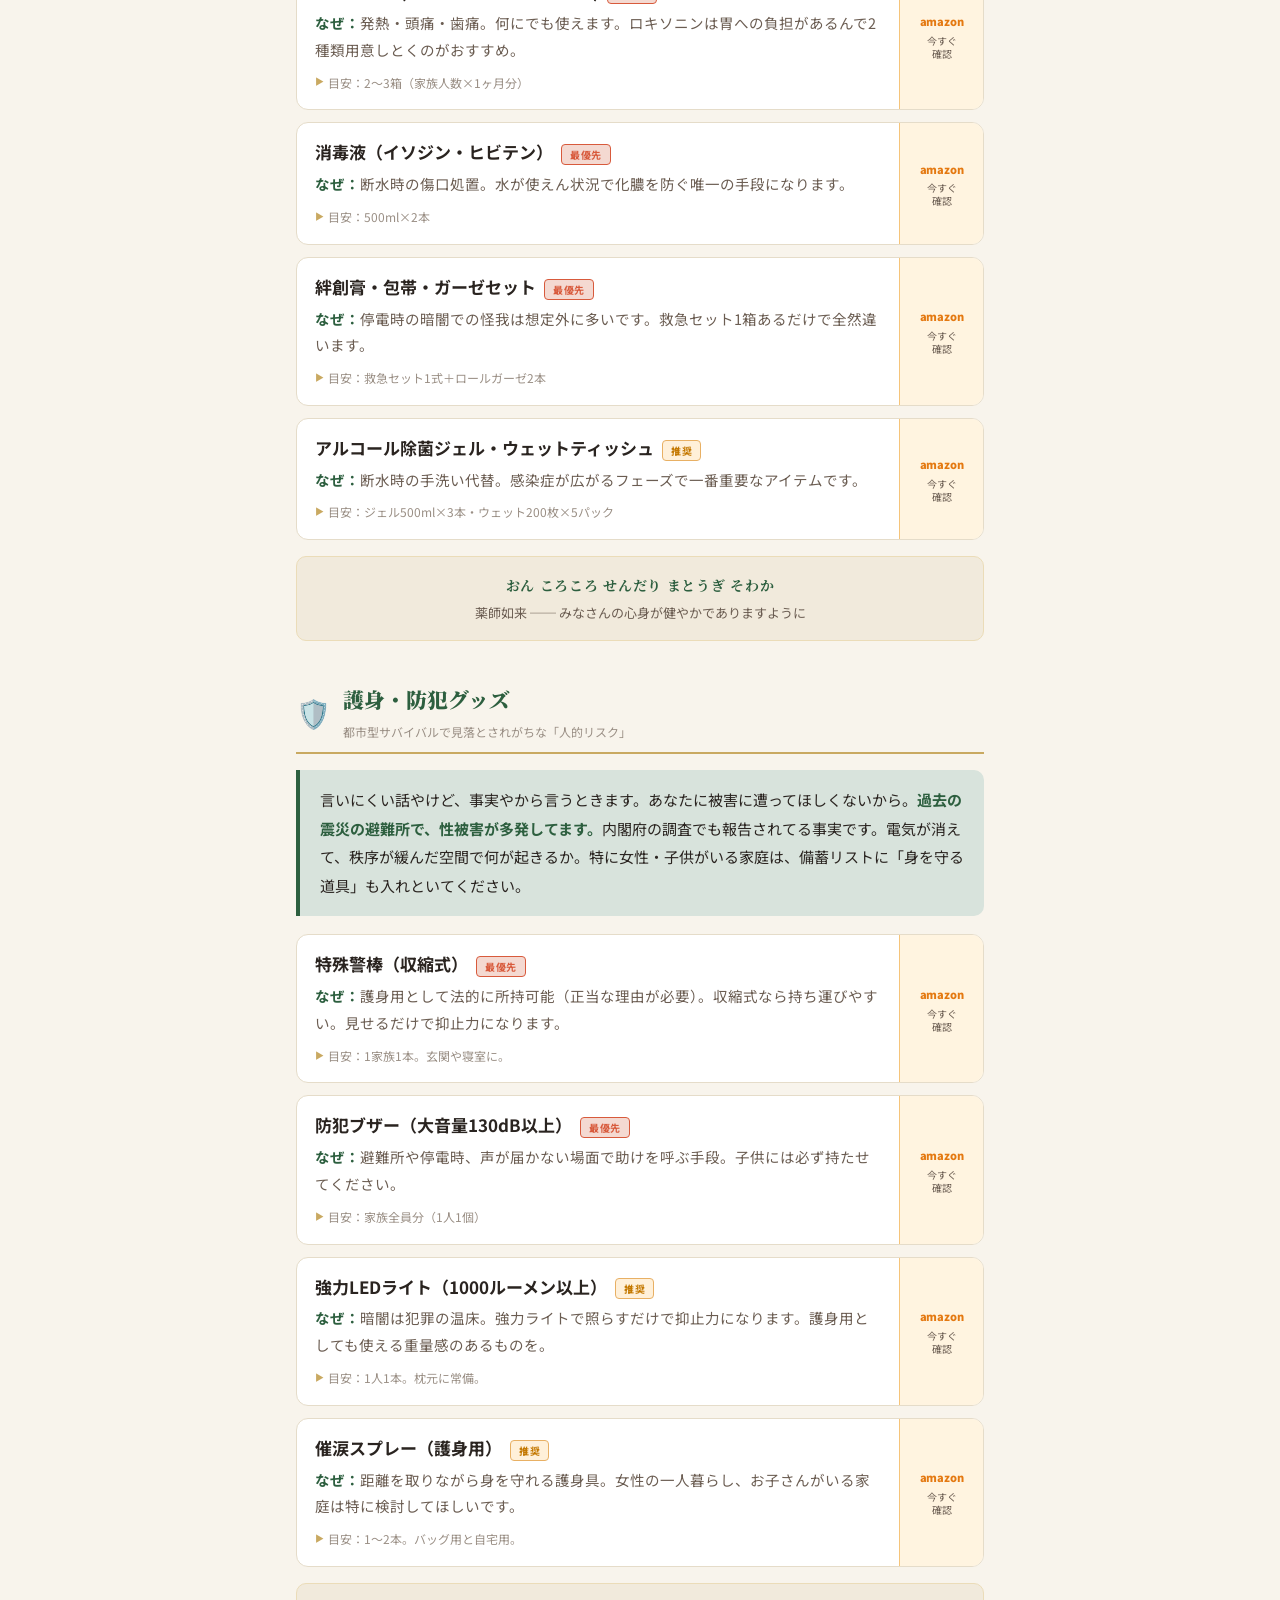
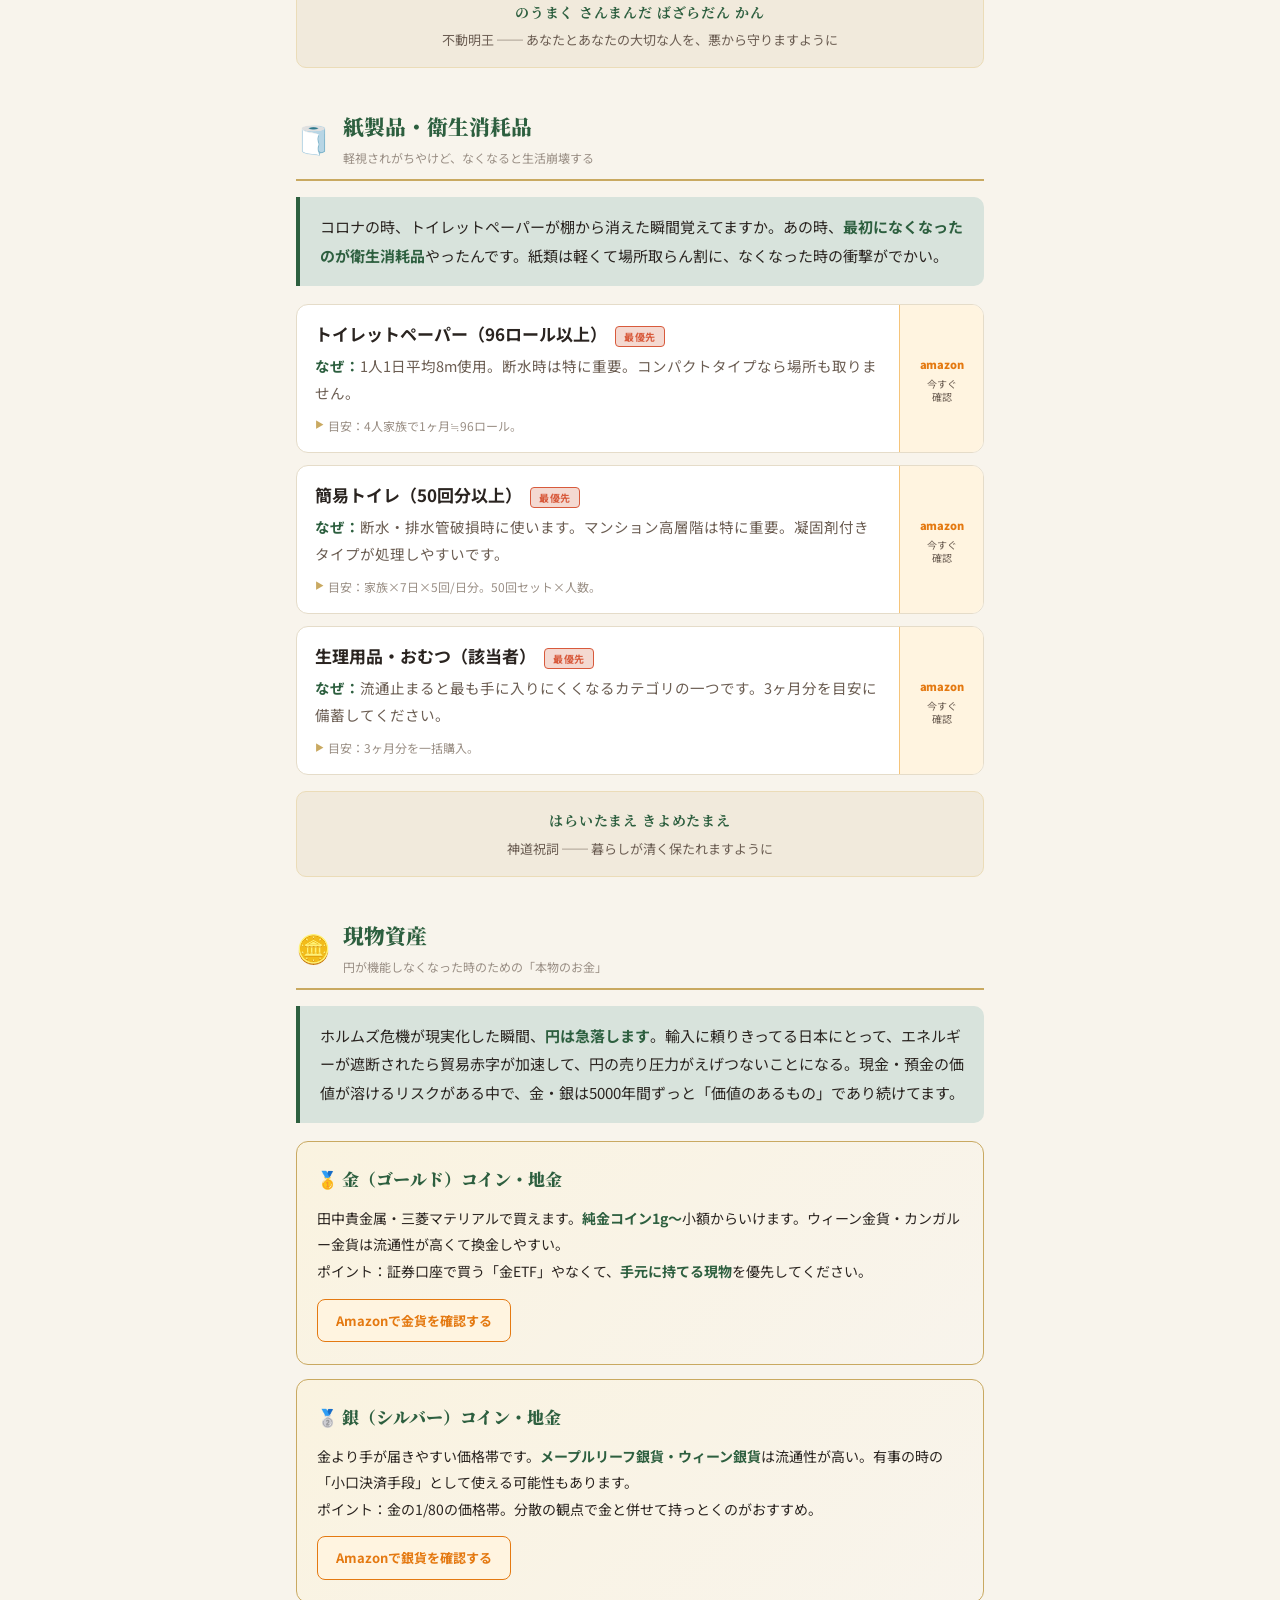
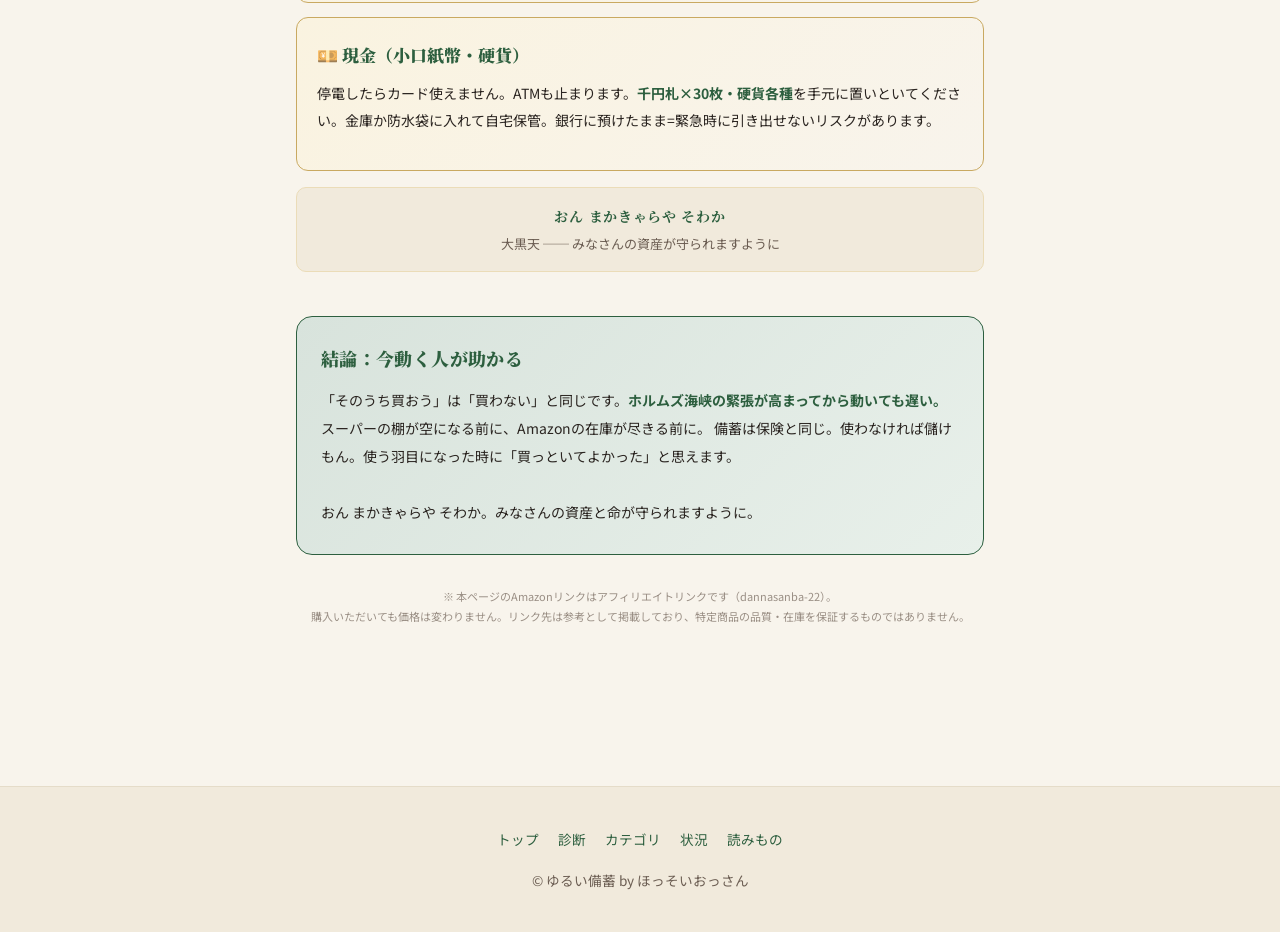
==== commit 7310c9ca: "既存の備蓄.htmlをトップに完全移植 - 商品リスト・Amazonアフィリ(dannasanba-22)・文言・祈り文すべて原文ママ - デザインだけ暗い紺→明るい生成り系に変換 - カテゴリ見出し" ====
--- a/index.html
+++ b/index.html
@@ -3,12 +3,373 @@
 <head>
 <meta charset="UTF-8">
 <meta name="viewport" content="width=device-width, initial-scale=1.0">
-<title>ゆるい備蓄｜とりあえずコレ買っとけ</title>
-<meta name="description" content="水・食・燃料・薬・現金。備蓄の定番をまとめて見れる。ゆるく始める備蓄のショッピングガイド。">
+<title>緊急備蓄リスト｜ホルムズ危機×エネルギーロックダウン対策 ｜ゆるい備蓄</title>
+<meta name="description" content="ホルムズ海峡が封鎖されたら日本のエネルギー輸入の8割が止まる。食料・電源・医薬品・護身・現物資産まで、今すぐ買うべき備蓄をまとめました。">
 <link rel="preconnect" href="https://fonts.googleapis.com">
 <link rel="preconnect" href="https://fonts.gstatic.com" crossorigin>
 <link href="https://fonts.googleapis.com/css2?family=Noto+Sans+JP:wght@400;500;700&family=Noto+Serif+JP:wght@500;700;900&display=swap" rel="stylesheet">
 <link rel="stylesheet" href="/assets/style.css">
+<style>
+/* ── 備蓄ページ専用（明るいテーマに調整） ── */
+.bichiku-wrap {
+  max-width: 720px;
+  margin: 0 auto;
+  padding: 0 16px 80px;
+}
+
+/* ── ヒーロー（明るい版） ── */
+.bichiku-hero {
+  background: linear-gradient(135deg, #F8F4EC 0%, #F1EADC 50%, #EBDCB8 100%);
+  border: 1px solid var(--border);
+  border-radius: 16px;
+  padding: 40px 28px 36px;
+  margin: 24px 0 28px;
+  position: relative;
+  overflow: hidden;
+}
+
+.bichiku-hero::before {
+  content: '';
+  position: absolute;
+  inset: 0;
+  background: radial-gradient(circle at 80% 20%, rgba(201,169,97,0.15) 0%, transparent 60%);
+  pointer-events: none;
+}
+
+.bichiku-hero-tag {
+  font-size: 11px;
+  letter-spacing: 0.25em;
+  color: var(--green);
+  display: block;
+  margin-bottom: 14px;
+  font-weight: 700;
+}
+
+.bichiku-hero h1 {
+  font-family: 'Noto Serif JP', serif;
+  font-size: clamp(24px, 6vw, 34px);
+  font-weight: 900;
+  line-height: 1.45;
+  color: var(--ink);
+  margin-bottom: 18px;
+  letter-spacing: 0.01em;
+}
+
+.bichiku-hero h1 .accent { color: var(--green); }
+
+.bichiku-hero-desc {
+  font-size: 16px;
+  line-height: 1.9;
+  color: var(--ink);
+  margin-bottom: 22px;
+}
+
+.bichiku-hero-alert {
+  display: inline-flex;
+  align-items: center;
+  gap: 8px;
+  background: var(--red-pale);
+  border: 1px solid var(--red);
+  border-radius: 8px;
+  padding: 12px 18px;
+  font-size: 13px;
+  color: var(--red);
+  font-weight: 700;
+}
+
+/* ── セクション見出し ── */
+.cat-header {
+  display: flex;
+  align-items: center;
+  gap: 12px;
+  margin: 40px 0 16px;
+  padding-bottom: 10px;
+  border-bottom: 2px solid var(--gold);
+}
+
+.cat-icon {
+  font-size: 28px;
+  flex-shrink: 0;
+}
+
+.cat-title {
+  font-family: 'Noto Serif JP', serif;
+  font-size: 1.3rem;
+  font-weight: 900;
+  color: var(--green);
+}
+
+.cat-desc {
+  font-size: 12px;
+  color: var(--ink-muted);
+  margin-top: 2px;
+}
+
+/* ── 文脈ボックス ── */
+.context-box {
+  background: var(--green-pale);
+  border-left: 4px solid var(--green);
+  border-radius: 0 10px 10px 0;
+  padding: 16px 20px;
+  margin-bottom: 18px;
+  font-size: 15px;
+  line-height: 1.9;
+  color: var(--ink);
+}
+
+.context-box strong { color: var(--green); font-weight: 700; }
+
+/* ── アイテムカード ── */
+.item-list {
+  display: flex;
+  flex-direction: column;
+  gap: 12px;
+  margin-bottom: 8px;
+}
+
+.item-card {
+  background: var(--bg-card);
+  border: 1px solid var(--border);
+  border-radius: 12px;
+  overflow: hidden;
+  transition: all 0.2s;
+}
+
+.item-card:hover {
+  border-color: var(--green);
+  box-shadow: 0 4px 16px rgba(45, 95, 63, 0.08);
+}
+
+.item-card-inner {
+  display: grid;
+  grid-template-columns: 1fr auto;
+  gap: 0;
+  align-items: stretch;
+}
+
+.item-info {
+  padding: 16px 18px;
+}
+
+.item-name {
+  font-size: 17px;
+  font-weight: 700;
+  color: var(--ink);
+  margin-bottom: 6px;
+  line-height: 1.5;
+}
+
+.item-reason {
+  font-size: 14.5px;
+  color: var(--ink-soft);
+  line-height: 1.85;
+}
+
+.item-reason .why { color: var(--green); font-weight: 700; }
+
+.item-qty {
+  font-size: 12px;
+  color: var(--ink-muted);
+  margin-top: 8px;
+  display: flex;
+  align-items: center;
+  gap: 4px;
+}
+
+.item-qty::before {
+  content: '▶';
+  font-size: 9px;
+  color: var(--gold);
+}
+
+.item-cta {
+  display: flex;
+  align-items: center;
+  justify-content: center;
+  padding: 0 16px;
+  background: #FFF4E0;
+  border-left: 1px solid #F5C47A;
+  min-width: 84px;
+  text-decoration: none;
+  transition: background 0.2s;
+  flex-shrink: 0;
+}
+
+.item-cta:hover { background: #FFEBC5; text-decoration: none; }
+
+.item-cta-inner { text-align: center; }
+
+.item-cta-logo {
+  font-size: 11px;
+  color: #E47911;
+  font-weight: 900;
+  letter-spacing: -0.02em;
+  display: block;
+  margin-bottom: 2px;
+}
+
+.item-cta-text {
+  font-size: 10px;
+  color: var(--ink-soft);
+  display: block;
+  line-height: 1.3;
+}
+
+/* ── 現物資産カード ── */
+.asset-card {
+  background: linear-gradient(135deg, #FAF3E0 0%, #F8F4EC 100%);
+  border: 1.5px solid var(--gold);
+  border-radius: 12px;
+  padding: 22px 20px;
+  margin-bottom: 14px;
+}
+
+.asset-card-title {
+  font-family: 'Noto Serif JP', serif;
+  font-size: 17px;
+  font-weight: 900;
+  color: var(--green);
+  margin-bottom: 10px;
+}
+
+.asset-card-body {
+  font-size: 14px;
+  line-height: 1.9;
+  color: var(--ink);
+  margin-bottom: 14px;
+}
+
+.asset-card-body strong { color: var(--green); }
+
+.asset-cta {
+  display: inline-block;
+  background: #FFF4E0;
+  border: 1px solid #E47911;
+  border-radius: 8px;
+  padding: 9px 18px;
+  font-size: 13px;
+  font-weight: 700;
+  color: #E47911;
+  text-decoration: none;
+  transition: all 0.2s;
+}
+
+.asset-cta:hover {
+  background: #E47911;
+  color: #fff;
+  text-decoration: none;
+}
+
+/* ── 優先度バッジ ── */
+.priority {
+  display: inline-block;
+  font-size: 10px;
+  font-weight: 700;
+  letter-spacing: 0.05em;
+  padding: 2px 8px;
+  border-radius: 4px;
+  margin-left: 8px;
+  vertical-align: middle;
+}
+
+.priority-high {
+  background: var(--red-pale);
+  color: var(--red);
+  border: 1px solid var(--red);
+}
+
+.priority-med {
+  background: #FFF0D9;
+  color: #C47800;
+  border: 1px solid #E8B064;
+}
+
+/* ── まとめボックス ── */
+.summary-box {
+  background: linear-gradient(135deg, var(--green-pale) 0%, #E8F0EA 100%);
+  border: 1.5px solid var(--green);
+  border-radius: 16px;
+  padding: 28px 24px;
+  margin-top: 44px;
+}
+
+.summary-box h3 {
+  font-family: 'Noto Serif JP', serif;
+  font-size: 18px;
+  font-weight: 900;
+  color: var(--green);
+  margin-bottom: 14px;
+}
+
+.summary-box p {
+  font-size: 14px;
+  line-height: 2;
+  color: var(--ink);
+  margin-bottom: 0;
+}
+
+.summary-box p strong { color: var(--green); }
+
+/* ── 注意書き ── */
+.affiliate-note {
+  font-size: 11px;
+  color: var(--ink-muted);
+  text-align: center;
+  margin-top: 32px;
+  line-height: 1.8;
+}
+
+/* ── 祈りボックス ── */
+.inori-box {
+  text-align: center;
+  margin-top: 16px;
+  padding: 16px 18px;
+  background: var(--bg-soft);
+  border-radius: 10px;
+  border: 1px solid var(--gold-pale);
+}
+
+.inori-box .mantra {
+  font-family: 'Noto Serif JP', serif;
+  font-size: 14px;
+  color: var(--green);
+  font-weight: 700;
+  letter-spacing: 0.05em;
+  margin-bottom: 4px;
+}
+
+.inori-box .wish {
+  font-size: 13px;
+  color: var(--ink-soft);
+  line-height: 1.7;
+}
+
+/* ── レスポンシブ ── */
+@media (max-width: 768px) {
+  .bichiku-wrap { padding: 0 14px 60px; }
+  .bichiku-hero { padding: 28px 20px 26px; margin: 16px 0 22px; }
+  .bichiku-hero h1 { font-size: 24px; }
+  .bichiku-hero-desc { font-size: 15.5px; line-height: 1.9; margin-bottom: 18px; }
+  .bichiku-hero-alert { font-size: 14px; padding: 12px 16px; }
+  .cat-header { margin: 32px 0 14px; }
+  .cat-icon { font-size: 26px; }
+  .cat-title { font-size: 1.2rem; }
+  .context-box { font-size: 15px; padding: 16px 18px; }
+  .item-card-inner { grid-template-columns: 1fr 80px; }
+  .item-name { font-size: 16px; }
+  .item-reason { font-size: 14px; }
+  .item-qty { font-size: 12px; }
+  .item-cta { min-width: 80px; padding: 0 12px; }
+  .asset-card { padding: 18px 16px; }
+  .asset-card-title { font-size: 16px; }
+  .asset-card-body { font-size: 13.5px; }
+  .summary-box { padding: 22px 18px; margin-top: 32px; }
+  .summary-box h3 { font-size: 17px; }
+  .summary-box p { font-size: 14px; }
+  .priority { font-size: 10px; }
+  .affiliate-note { font-size: 11px; }
+}
+</style>
 </head>
 <body>
 
@@ -25,223 +386,513 @@
     </div>
 </nav>
 
-<section class="hero" style="padding:56px 24px 40px;">
-    <span class="hero-lead">とりあえずコレ買っとけ</span>
-    <h1>備蓄は 知ってるだけじゃなく<br>買って置かな意味ない</h1>
-    <p class="hero-sub">水 食 燃料 薬 現金。定番の「これ買っとけ」をカテゴリ別にまとめた。迷ったら上から順にカゴに入れていけばOK。</p>
-</section>
-
-<div class="container-wide">
-
-    <!-- 💧 水 -->
-    <section class="section" id="water" style="padding:32px 0;">
-        <div class="section-head" style="margin-bottom:24px; text-align:left;">
-            <h2 style="display:block; border-bottom:2px solid var(--gold); padding-bottom:8px;">💧 水</h2>
-            <p style="text-align:left;">1人1日3L × 7日。ここから始める。迷うなら2Lペットボトル×12本を今すぐ。</p>
-        </div>
-        <div class="product-grid">
-            <div class="product-card">
-                <h4>サントリー 天然水 2L × 12本</h4>
-                <p class="why">定番の1本。賞味期限2年。6人家族なら2箱あればひとまず7日凌げる。</p>
-                <a href="https://www.amazon.co.jp/s?k=%E3%82%B5%E3%83%B3%E3%83%88%E3%83%AA%E3%83%BC%E5%A4%A9%E7%84%B6%E6%B0%B4%202L%2012%E6%9C%AC&tag=" class="link" target="_blank" rel="noopener">Amazonで見る →</a>
-            </div>
-            <div class="product-card">
-                <h4>保存水 5年保存 2L × 6本</h4>
-                <p class="why">管理がとにかく楽。押入れに投げ込んで5年忘れてOK。ローリング苦手な人向け。</p>
-                <a href="https://www.amazon.co.jp/s?k=%E4%BF%9D%E5%AD%98%E6%B0%B4+5%E5%B9%B4+2L&tag=" class="link" target="_blank" rel="noopener">Amazonで見る →</a>
-            </div>
-            <div class="product-card">
-                <h4>ウォータータンク 20L（折りたたみ）</h4>
-                <p class="why">給水車が来た時に水を運ぶやつ。これ無いと一回10Lしか運べん。地味に必須。</p>
-                <a href="https://www.amazon.co.jp/s?k=%E3%82%A6%E3%82%A9%E3%83%BC%E3%82%BF%E3%83%BC%E3%82%BF%E3%83%B3%E3%82%AF+20L+%E6%8A%98%E3%82%8A%E3%81%9F%E3%81%9F%E3%81%BF&tag=" class="link" target="_blank" rel="noopener">Amazonで見る →</a>
-            </div>
-            <div class="product-card">
-                <h4>携帯浄水器（BRITA・LifeStraw等）</h4>
-                <p class="why">長期化シナリオの保険。川水・雨水を飲める状態にする。家族1つは欲しい。</p>
-                <a href="https://www.amazon.co.jp/s?k=%E6%90%BA%E5%B8%AF%E6%B5%84%E6%B0%B4%E5%99%A8+LifeStraw&tag=" class="link" target="_blank" rel="noopener">Amazonで見る →</a>
-            </div>
-        </div>
-    </section>
-
-    <!-- 🍚 食 -->
-    <section class="section" id="food" style="padding:32px 0;">
-        <div class="section-head" style="margin-bottom:24px; text-align:left;">
-            <h2 style="display:block; border-bottom:2px solid var(--gold); padding-bottom:8px;">🍚 食</h2>
-            <p style="text-align:left;">ローリングストックが王道。でも非常食も1〜2食あると安心。</p>
-        </div>
-        <div class="product-grid">
-            <div class="product-card">
-                <h4>尾西 アルファ米 12種セット</h4>
-                <p class="why">水を注ぐだけで食える。5年保存。非常食の定番中の定番。これは持っとけ。</p>
-                <a href="https://www.amazon.co.jp/s?k=%E5%B0%BE%E8%A5%BF+%E3%82%A2%E3%83%AB%E3%83%95%E3%82%A1%E7%B1%B3+12%E7%A8%AE&tag=" class="link" target="_blank" rel="noopener">Amazonで見る →</a>
-            </div>
-            <div class="product-card">
-                <h4>サバ缶・ツナ缶 まとめ買い</h4>
-                <p class="why">タンパク質源。普段の料理でも使える＝ローリングしやすい。3年保存。</p>
-                <a href="https://www.amazon.co.jp/s?k=%E3%82%B5%E3%83%90%E7%BC%B6+%E3%81%BE%E3%81%A8%E3%82%81%E8%B2%B7%E3%81%84&tag=" class="link" target="_blank" rel="noopener">Amazonで見る →</a>
-            </div>
-            <div class="product-card">
-                <h4>井村屋 えいようかん 5本入</h4>
-                <p class="why">5年保存の羊羹。甘いもんがあるだけで精神が保つ。子供にも安心。</p>
-                <a href="https://www.amazon.co.jp/s?k=%E4%BA%95%E6%9D%91%E5%B1%8B+%E3%81%88%E3%81%84%E3%82%88%E3%81%86%E3%81%8B%E3%82%93&tag=" class="link" target="_blank" rel="noopener">Amazonで見る →</a>
-            </div>
-            <div class="product-card">
-                <h4>レトルトカレー・パスタソース 箱買い</h4>
-                <p class="why">ローリングの主力。カセットコンロ＋米（orパスタ）で温かい飯が食える。</p>
-                <a href="https://www.amazon.co.jp/s?k=%E3%83%AC%E3%83%88%E3%83%AB%E3%83%88%E3%82%AB%E3%83%AC%E3%83%BC+%E7%AE%B1%E8%B2%B7%E3%81%84&tag=" class="link" target="_blank" rel="noopener">Amazonで見る →</a>
-            </div>
-        </div>
-    </section>
-
-    <!-- 🔥 燃料・電気 -->
-    <section class="section" id="energy" style="padding:32px 0;">
-        <div class="section-head" style="margin-bottom:24px; text-align:left;">
-            <h2 style="display:block; border-bottom:2px solid var(--gold); padding-bottom:8px;">🔥 燃料・電気</h2>
-            <p style="text-align:left;">停電1週間を想定。ここケチると詰む。</p>
-        </div>
-        <div class="product-grid">
-            <div class="product-card">
-                <h4>イワタニ カセットコンロ＋ボンベ6本</h4>
-                <p class="why">調理・お湯・暖房の万能選手。ボンベ6本で1週間は持つ。</p>
-                <a href="https://www.amazon.co.jp/s?k=%E3%82%A4%E3%83%AF%E3%82%BF%E3%83%8B+%E3%82%AB%E3%82%BB%E3%83%83%E3%83%88%E3%82%B3%E3%83%B3%E3%83%AD&tag=" class="link" target="_blank" rel="noopener">Amazonで見る →</a>
-            </div>
-            <div class="product-card">
-                <h4>Anker モバイルバッテリー 20,000mAh</h4>
-                <p class="why">スマホ4〜5回分フル充電できる。2個持ちが理想。充電忘れずに。</p>
-                <a href="https://www.amazon.co.jp/s?k=Anker+20000mAh&tag=" class="link" target="_blank" rel="noopener">Amazonで見る →</a>
-            </div>
-            <div class="product-card">
-                <h4>LEDランタン（充電式＋電池式）</h4>
-                <p class="why">ロウソクは火事リスクあり。LED一択。家族に1人1個。</p>
-                <a href="https://www.amazon.co.jp/s?k=LED%E3%83%A9%E3%83%B3%E3%82%BF%E3%83%B3+%E9%98%B2%E7%81%BD&tag=" class="link" target="_blank" rel="noopener">Amazonで見る →</a>
-            </div>
-            <div class="product-card">
-                <h4>ポータブル電源 1000Whクラス</h4>
-                <p class="why">余裕があるならコレ。冷蔵庫を数時間生かせる。医療機器使う家庭は必須。</p>
-                <a href="https://www.amazon.co.jp/s?k=%E3%83%9D%E3%83%BC%E3%82%BF%E3%83%96%E3%83%AB%E9%9B%BB%E6%BA%90+1000Wh&tag=" class="link" target="_blank" rel="noopener">Amazonで見る →</a>
-            </div>
-            <div class="product-card">
-                <h4>ソーラーパネル（折りたたみ 100W）</h4>
-                <p class="why">長期停電の救世主。ポータブル電源とセットで最強。</p>
-                <a href="https://www.amazon.co.jp/s?k=%E3%82%BD%E3%83%BC%E3%83%A9%E3%83%BC%E3%83%91%E3%83%8D%E3%83%AB+100W+%E6%8A%98%E3%82%8A%E3%81%9F%E3%81%9F%E3%81%BF&tag=" class="link" target="_blank" rel="noopener">Amazonで見る →</a>
-            </div>
-            <div class="product-card">
-                <h4>ヘッドライト（両手フリー）</h4>
-                <p class="why">停電時の作業でめちゃくちゃ効く。ランタンと別で必ず。</p>
-                <a href="https://www.amazon.co.jp/s?k=%E3%83%98%E3%83%83%E3%83%89%E3%83%A9%E3%82%A4%E3%83%88+%E9%98%B2%E7%81%BD&tag=" class="link" target="_blank" rel="noopener">Amazonで見る →</a>
-            </div>
-        </div>
-    </section>
-
-    <!-- 💊 薬・衛生 -->
-    <section class="section" id="medicine" style="padding:32px 0;">
-        <div class="section-head" style="margin-bottom:24px; text-align:left;">
-            <h2 style="display:block; border-bottom:2px solid var(--gold); padding-bottom:8px;">💊 薬・衛生</h2>
-            <p style="text-align:left;">忘れがちだけど 無いと詰む。</p>
-        </div>
-        <div class="product-grid">
-            <div class="product-card">
-                <h4>簡易トイレ（凝固剤式）50回分</h4>
-                <p class="why">水が止まったら3日で家が臭くなる。一番忘れられがちで一番必須。</p>
-                <a href="https://www.amazon.co.jp/s?k=%E7%B0%A1%E6%98%93%E3%83%88%E3%82%A4%E3%83%AC+%E5%87%9D%E5%9B%BA%E5%89%A4&tag=" class="link" target="_blank" rel="noopener">Amazonで見る →</a>
-            </div>
-            <div class="product-card">
-                <h4>救急セット（コンパクト型）</h4>
-                <p class="why">絆創膏・消毒液・包帯・ハサミがまとまってるやつ。1個買っとけ。</p>
-                <a href="https://www.amazon.co.jp/s?k=%E6%95%91%E6%80%A5%E3%82%BB%E3%83%83%E3%83%88+%E9%98%B2%E7%81%BD&tag=" class="link" target="_blank" rel="noopener">Amazonで見る →</a>
-            </div>
-            <div class="product-card">
-                <h4>N95マスク 20枚入</h4>
-                <p class="why">粉塵・火山灰・パンデミック対策。普通の不織布より防御力段違い。</p>
-                <a href="https://www.amazon.co.jp/s?k=N95%E3%83%9E%E3%82%B9%E3%82%AF&tag=" class="link" target="_blank" rel="noopener">Amazonで見る →</a>
-            </div>
-            <div class="product-card">
-                <h4>ウェットティッシュ（大容量）</h4>
-                <p class="why">水が使えない時の手洗い・体拭き。箱買い推奨。</p>
-                <a href="https://www.amazon.co.jp/s?k=%E3%82%A6%E3%82%A7%E3%83%83%E3%83%88%E3%83%86%E3%82%A3%E3%83%83%E3%82%B7%E3%83%A5+%E5%A4%A7%E5%AE%B9%E9%87%8F&tag=" class="link" target="_blank" rel="noopener">Amazonで見る →</a>
-            </div>
-        </div>
-    </section>
-
-    <!-- 📻 情報・通信 -->
-    <section class="section" id="info" style="padding:32px 0;">
-        <div class="section-head" style="margin-bottom:24px; text-align:left;">
-            <h2 style="display:block; border-bottom:2px solid var(--gold); padding-bottom:8px;">📻 情報・通信</h2>
-            <p style="text-align:left;">スマホ死んだら情報が一番の不安になる。</p>
-        </div>
-        <div class="product-grid">
-            <div class="product-card">
-                <h4>手回し・ソーラー充電ラジオ</h4>
-                <p class="why">電池切れ気にせず情報が取れる。スマホ充電もできるモデルが主流。</p>
-                <a href="https://www.amazon.co.jp/s?k=%E6%89%8B%E5%9B%9E%E3%81%97+%E3%82%BD%E3%83%BC%E3%83%A9%E3%83%BC+%E3%83%A9%E3%82%B8%E3%82%AA+%E9%98%B2%E7%81%BD&tag=" class="link" target="_blank" rel="noopener">Amazonで見る →</a>
-            </div>
-            <div class="product-card">
-                <h4>防災笛（ホイッスル）</h4>
-                <p class="why">瓦礫に埋まった時に叫ぶより30倍届く。鍵につけとけ。</p>
-                <a href="https://www.amazon.co.jp/s?k=%E9%98%B2%E7%81%BD%E7%AC%9B+%E3%83%9B%E3%82%A4%E3%83%83%E3%82%B9%E3%83%AB&tag=" class="link" target="_blank" rel="noopener">Amazonで見る →</a>
-            </div>
-            <div class="product-card">
-                <h4>防災リュック（15点セット）</h4>
-                <p class="why">迷うならコレ1個でスタートOK。あとから足せばいい。玄関に置いとけ。</p>
-                <a href="https://www.amazon.co.jp/s?k=%E9%98%B2%E7%81%BD%E3%83%AA%E3%83%A5%E3%83%83%E3%82%AF+15%E7%82%B9&tag=" class="link" target="_blank" rel="noopener">Amazonで見る →</a>
-            </div>
-        </div>
-    </section>
-
-    <!-- 💴 現金・資産 -->
-    <section class="section" id="money" style="padding:32px 0;">
-        <div class="section-head" style="margin-bottom:24px; text-align:left;">
-            <h2 style="display:block; border-bottom:2px solid var(--gold); padding-bottom:8px;">💴 現金・資産の備蓄</h2>
-            <p style="text-align:left;">円だけ持ってても守れん時代。ここが他サイトと違うポイント。</p>
-        </div>
-        <div class="product-grid">
-            <div class="product-card">
-                <h4>家庭用金庫（耐火・防水）</h4>
-                <p class="why">現金5万円以上は家に。停電時はATMもカードも使えん。一万円札は崩せないから千円・五千円で。</p>
-                <a href="https://www.amazon.co.jp/s?k=%E5%AE%B6%E5%BA%AD%E7%94%A8%E9%87%91%E5%BA%AB+%E8%80%90%E7%81%AB&tag=" class="link" target="_blank" rel="noopener">Amazonで見る →</a>
-            </div>
-            <div class="product-card">
-                <h4>純金 1g インゴット（田中貴金属等）</h4>
-                <p class="why">少額から始める現物ゴールド。インフレ・有事に強い。プチ備蓄の入口に。</p>
-                <a href="https://www.amazon.co.jp/s?k=%E7%B4%94%E9%87%91+1g+%E3%82%A4%E3%83%B3%E3%82%B4%E3%83%83%E3%83%88&tag=" class="link" target="_blank" rel="noopener">Amazonで見る →</a>
-            </div>
-            <div class="product-card">
-                <h4>本『お金の大学』など金融本</h4>
-                <p class="why">備蓄は物だけやない 知識も備蓄。まず1冊読むだけで世界観変わる。</p>
-                <a href="https://www.amazon.co.jp/s?k=%E3%81%8A%E9%87%91%E3%81%AE%E5%A4%A7%E5%AD%A6&tag=" class="link" target="_blank" rel="noopener">Amazonで見る →</a>
-            </div>
-        </div>
-
-        <div class="voice" style="margin-top:24px;">
-            <div class="voice-label">㐂のひとこと</div>
-            <p>物の備蓄だけで満足するな。円安で輸入品がもう高なっとるやろ？それはもう始まっとるインフレや。金融の備蓄も早めに動いとけ。知らんけど。</p>
-        </div>
-    </section>
-
-    <!-- 迷った人向け -->
-    <section class="section">
-        <div class="section-head">
-            <h2>迷ったらまずコレ</h2>
-            <p>自分に何がいるか わからん人向け</p>
-        </div>
-        <div class="entry-grid">
-            <a href="/check.html" class="entry-card">
-                <span class="mark">✿</span>
-                <h3>1分診断</h3>
-                <p>5問に答えるだけ<br>足りないものが見える</p>
-            </a>
-            <a href="/situation.html" class="entry-card">
-                <span class="mark">◈</span>
-                <h3>状況で備える</h3>
-                <p>地震・停電・有事・インフレ<br>シーン別の考え方</p>
-            </a>
-            <a href="/blog.html" class="entry-card">
-                <span class="mark">❋</span>
-                <h3>読みもの</h3>
-                <p>時事と備蓄を短くつなぐ<br>ホルムズ封鎖の現実など</p>
-            </a>
-        </div>
-    </section>
+<div class="bichiku-wrap">
+
+  <!-- ヒーロー -->
+  <div class="bichiku-hero">
+    <span class="bichiku-hero-tag">EMERGENCY PREPAREDNESS ── 2026</span>
+    <h1>ホルムズ危機が来る前に<br><span class="accent">今すぐ買っておくべきもの</span></h1>
+    <p class="bichiku-hero-desc">
+      中東情勢が流動化してます。ホルムズ海峡が閉鎖されたら、日本のエネルギー輸入の約8割が止まります。
+      電力・ガス・燃料。全部が連動して止まる可能性がある。
+      「備えた人」と「備えなかった人」の差は、その瞬間に初めてわかります。
+    </p>
+    <div class="bichiku-hero-alert">
+      ⚠️ 知らんかったら損する。今が最後の準備期間かもしれん。
+    </div>
+  </div>
+
+
+  <!-- ── 01 食料・飲料水 ── -->
+  <div class="cat-header">
+    <span class="cat-icon">🍚</span>
+    <div>
+      <div class="cat-title">食料・飲料水</div>
+      <div class="cat-desc">最低7日分。理想は30日分</div>
+    </div>
+  </div>
+
+  <div class="context-box">
+    流通、止まります。<strong>スーパーの棚は3日どころか、1日で空になります。</strong>僕は南西諸島に住んでたことがあるんですけど、台風で船が止まるってなった瞬間、大手スーパーは1日、地元のスーパーでも2日で棚が空になりました。都市部はもっと脆い。阪神も東日本も、食料不足が一番深刻やったのは都会の方です。
+  </div>
+
+  <div class="item-list">
+    <div class="item-card">
+      <div class="item-card-inner">
+        <div class="item-info">
+          <div class="item-name">飲料水（2L×6本セット）<span class="priority priority-high">最優先</span></div>
+          <div class="item-reason"><span class="why">なぜ：</span>人間は水なしで3日で死にます。食料より先に確保。1人1日2L×7日=14L。家族の人数で掛けてください。</div>
+          <div class="item-qty">目安：1人14L（7日分）。2L×6本×人数</div>
+        </div>
+        <a href="https://www.amazon.co.jp/s?k=飲料水+2L+24本+備蓄&tag=dannasanba-22" target="_blank" rel="nofollow noopener" class="item-cta">
+          <div class="item-cta-inner">
+            <span class="item-cta-logo">amazon</span>
+            <span class="item-cta-text">今すぐ<br>確認</span>
+          </div>
+        </a>
+      </div>
+    </div>
+
+    <div class="item-card">
+      <div class="item-card-inner">
+        <div class="item-info">
+          <div class="item-name">アルファ米・尾西の白飯（5年保存）<span class="priority priority-high">最優先</span></div>
+          <div class="item-reason"><span class="why">なぜ：</span>お湯か水を注ぐだけで食べられます。火も調理器具もいらん。保存5年なんで「置いとくだけ」でええんです。</div>
+          <div class="item-qty">目安：1人7食×7日分=49食。家族分購入。</div>
+        </div>
+        <a href="https://www.amazon.co.jp/s?k=アルファ米+尾西+白飯+まとめ買い&tag=dannasanba-22" target="_blank" rel="nofollow noopener" class="item-cta">
+          <div class="item-cta-inner">
+            <span class="item-cta-logo">amazon</span>
+            <span class="item-cta-text">今すぐ<br>確認</span>
+          </div>
+        </a>
+      </div>
+    </div>
+
+    <div class="item-card">
+      <div class="item-card-inner">
+        <div class="item-info">
+          <div class="item-name">缶詰（魚・肉・野菜）セット<span class="priority priority-high">最優先</span></div>
+          <div class="item-reason"><span class="why">なぜ：</span>たんぱく質・脂質・ビタミンを長期保存できる唯一の手段。そのまま食べられるものを選んでください。</div>
+          <div class="item-qty">目安：30缶〜。サバ缶・ツナ缶・コーン缶のローテ。</div>
+        </div>
+        <a href="https://www.amazon.co.jp/s?k=缶詰+詰め合わせ+防災+まとめ買い&tag=dannasanba-22" target="_blank" rel="nofollow noopener" class="item-cta">
+          <div class="item-cta-inner">
+            <span class="item-cta-logo">amazon</span>
+            <span class="item-cta-text">今すぐ<br>確認</span>
+          </div>
+        </a>
+      </div>
+    </div>
+
+    <div class="item-card">
+      <div class="item-card-inner">
+        <div class="item-info">
+          <div class="item-name">インスタント食品（ラーメン・パスタ）<span class="priority priority-med">推奨</span></div>
+          <div class="item-reason"><span class="why">なぜ：</span>カロリー補給＋精神的安定。避難生活で「美味しいもんが食べられる」って、ほんまに心の支えになります。普段オーガニック派の人も、オーガニックのカップ麺もあります（ちょっと高いけど）。避難生活では割り切ることも大事です。</div>
+          <div class="item-qty">目安：30食〜。食べながら補充するローリングストック法がおすすめ。</div>
+        </div>
+        <a href="https://www.amazon.co.jp/s?k=インスタントラーメン+まとめ買い+備蓄&tag=dannasanba-22" target="_blank" rel="nofollow noopener" class="item-cta">
+          <div class="item-cta-inner">
+            <span class="item-cta-logo">amazon</span>
+            <span class="item-cta-text">今すぐ<br>確認</span>
+          </div>
+        </a>
+      </div>
+    </div>
+  </div>
+
+  <div class="inori-box">
+    <div class="mantra">おん まかきゃらや そわか</div>
+    <div class="wish">大黒天 ── みなさんの食卓が途切れませんように</div>
+  </div>
+
+
+  <!-- ── 02 ポータブル電源 ── -->
+  <div class="cat-header">
+    <span class="cat-icon">🔋</span>
+    <div>
+      <div class="cat-title">ポータブル電源</div>
+      <div class="cat-desc">エネルギーロックダウン対策の核心</div>
+    </div>
+  </div>
+
+  <div class="context-box">
+    ホルムズ危機が現実になったら、<strong>計画停電どころか長期停電</strong>が起きえます。スマホが使えない＝情報が取れない＝これ、生命の危機です。ポータブル電源はもう「贅沢品」やなくて「インフラ」やと思ってください。
+  </div>
+
+  <div class="item-list">
+    <div class="item-card">
+      <div class="item-card-inner">
+        <div class="item-info">
+          <div class="item-name">ポータブル電源 1000Wh以上（Jackery・EcoFlow等）<span class="priority priority-high">最優先</span></div>
+          <div class="item-reason"><span class="why">なぜ：</span>スマホ充電約70回分。扇風機24時間・電気毛布12時間いけます。1000Wh以上なら医療機器も動かせる場合あり。</div>
+          <div class="item-qty">目安：1家族1台。ソーラーパネルとセットで買うのがベスト。</div>
+        </div>
+        <a href="https://www.amazon.co.jp/s?k=ポータブル電源+1000Wh+Jackery+EcoFlow&tag=dannasanba-22" target="_blank" rel="nofollow noopener" class="item-cta">
+          <div class="item-cta-inner">
+            <span class="item-cta-logo">amazon</span>
+            <span class="item-cta-text">今すぐ<br>確認</span>
+          </div>
+        </a>
+      </div>
+    </div>
+
+    <div class="item-card">
+      <div class="item-card-inner">
+        <div class="item-info">
+          <div class="item-name">モバイルバッテリー 大容量（20,000mAh以上）<span class="priority priority-high">最優先</span></div>
+          <div class="item-reason"><span class="why">なぜ：</span>ポータブル電源の補完用。避難時に持ち出しやすい。スマホ約5〜7回分充電できます。Anker・Cheeroあたりが安定してます。</div>
+          <div class="item-qty">目安：家族全員分（1人1台）</div>
+        </div>
+        <a href="https://www.amazon.co.jp/s?k=モバイルバッテリー+20000mAh+Anker&tag=dannasanba-22" target="_blank" rel="nofollow noopener" class="item-cta">
+          <div class="item-cta-inner">
+            <span class="item-cta-logo">amazon</span>
+            <span class="item-cta-text">今すぐ<br>確認</span>
+          </div>
+        </a>
+      </div>
+    </div>
+
+    <div class="item-card">
+      <div class="item-card-inner">
+        <div class="item-info">
+          <div class="item-name">カセットコンロ＋ガスボンベ（30本以上）<span class="priority priority-high">最優先</span></div>
+          <div class="item-reason"><span class="why">なぜ：</span>都市ガス止まった時の調理・湯沸かし手段。ボンベ1本で約60分の調理ができます。安いんで多めに買っといてください。</div>
+          <div class="item-qty">目安：コンロ1台・ボンベ30本〜。</div>
+        </div>
+        <a href="https://www.amazon.co.jp/s?k=カセットコンロ+ガスボンベ+まとめ買い+30本&tag=dannasanba-22" target="_blank" rel="nofollow noopener" class="item-cta">
+          <div class="item-cta-inner">
+            <span class="item-cta-logo">amazon</span>
+            <span class="item-cta-text">今すぐ<br>確認</span>
+          </div>
+        </a>
+      </div>
+    </div>
+  </div>
+
+  <div class="inori-box">
+    <div class="mantra">おん あぼきゃ べいろしゃのう まかぼだら まに はんどま じんばら はらばりたや うん</div>
+    <div class="wish">大日如来 ── 光が絶えず、みなさんの暮らしを照らし続けますように</div>
+  </div>
+
+
+  <!-- ── 03 ソーラーパネル ── -->
+  <div class="cat-header">
+    <span class="cat-icon">☀️</span>
+    <div>
+      <div class="cat-title">ソーラーパネル</div>
+      <div class="cat-desc">長期停電に対応できる唯一の「自家発電」手段</div>
+    </div>
+  </div>
+
+  <div class="context-box">
+    ポータブル電源は使えばなくなります。でも<strong>太陽光は無限</strong>です。ソーラーパネルとポータブル電源のセットで、電力の自給自足ができる。1ヶ月の停電でも生き延びられる体制がこれで整います。
+  </div>
+
+  <div class="item-list">
+    <div class="item-card">
+      <div class="item-card-inner">
+        <div class="item-info">
+          <div class="item-name">折りたたみソーラーパネル 100W〜200W<span class="priority priority-high">最優先</span></div>
+          <div class="item-reason"><span class="why">なぜ：</span>晴れの日に1000Whのポータブル電源を8〜10時間でフル充電できます。折りたたみタイプなら収納も楽。</div>
+          <div class="item-qty">目安：ポータブル電源と同メーカー（Jackery / EcoFlow）で揃えると接続が楽。</div>
+        </div>
+        <a href="https://www.amazon.co.jp/s?k=ソーラーパネル+折りたたみ+100W+Jackery&tag=dannasanba-22" target="_blank" rel="nofollow noopener" class="item-cta">
+          <div class="item-cta-inner">
+            <span class="item-cta-logo">amazon</span>
+            <span class="item-cta-text">今すぐ<br>確認</span>
+          </div>
+        </a>
+      </div>
+    </div>
+  </div>
+
+  <div class="inori-box">
+    <div class="mantra">ヒフミヨイ マワリテメクル ムナヤコト</div>
+    <div class="wish">カタカムナ ── 太陽のめぐりが止まりませんように</div>
+  </div>
+
+
+  <!-- ── 04 医薬品・衛生用品 ── -->
+  <div class="cat-header">
+    <span class="cat-icon">💊</span>
+    <div>
+      <div class="cat-title">医薬品・衛生用品</div>
+      <div class="cat-desc">ライフライン停止時に確保すべきカテゴリ</div>
+    </div>
+  </div>
+
+  <div class="context-box">
+    インフラ止まると<strong>病院もパンク</strong>します。市販薬・消毒薬・包帯の備蓄は「贅沢」やなくて「生存戦略」です。特に処方薬を飲んでる人は、かかりつけ医に相談して余裕を持った処方をもらっといてください。
+  </div>
+
+  <div class="item-list">
+    <div class="item-card">
+      <div class="item-card-inner">
+        <div class="item-info">
+          <div class="item-name">解熱鎮痛剤(ロキソニン・バファリン)<span class="priority priority-high">最優先</span></div>
+          <div class="item-reason"><span class="why">なぜ：</span>発熱・頭痛・歯痛。何にでも使えます。ロキソニンは胃への負担があるんで2種類用意しとくのがおすすめ。</div>
+          <div class="item-qty">目安：2〜3箱（家族人数×1ヶ月分）</div>
+        </div>
+        <a href="https://www.amazon.co.jp/s?k=ロキソニンS+解熱鎮痛&tag=dannasanba-22" target="_blank" rel="nofollow noopener" class="item-cta">
+          <div class="item-cta-inner">
+            <span class="item-cta-logo">amazon</span>
+            <span class="item-cta-text">今すぐ<br>確認</span>
+          </div>
+        </a>
+      </div>
+    </div>
+
+    <div class="item-card">
+      <div class="item-card-inner">
+        <div class="item-info">
+          <div class="item-name">消毒液（イソジン・ヒビテン）<span class="priority priority-high">最優先</span></div>
+          <div class="item-reason"><span class="why">なぜ：</span>断水時の傷口処置。水が使えん状況で化膿を防ぐ唯一の手段になります。</div>
+          <div class="item-qty">目安：500ml×2本</div>
+        </div>
+        <a href="https://www.amazon.co.jp/s?k=イソジン+消毒液&tag=dannasanba-22" target="_blank" rel="nofollow noopener" class="item-cta">
+          <div class="item-cta-inner">
+            <span class="item-cta-logo">amazon</span>
+            <span class="item-cta-text">今すぐ<br>確認</span>
+          </div>
+        </a>
+      </div>
+    </div>
+
+    <div class="item-card">
+      <div class="item-card-inner">
+        <div class="item-info">
+          <div class="item-name">絆創膏・包帯・ガーゼセット<span class="priority priority-high">最優先</span></div>
+          <div class="item-reason"><span class="why">なぜ：</span>停電時の暗闇での怪我は想定外に多いです。救急セット1箱あるだけで全然違います。</div>
+          <div class="item-qty">目安：救急セット1式＋ロールガーゼ2本</div>
+        </div>
+        <a href="https://www.amazon.co.jp/s?k=救急セット+包帯+ガーゼ+防災&tag=dannasanba-22" target="_blank" rel="nofollow noopener" class="item-cta">
+          <div class="item-cta-inner">
+            <span class="item-cta-logo">amazon</span>
+            <span class="item-cta-text">今すぐ<br>確認</span>
+          </div>
+        </a>
+      </div>
+    </div>
+
+    <div class="item-card">
+      <div class="item-card-inner">
+        <div class="item-info">
+          <div class="item-name">アルコール除菌ジェル・ウェットティッシュ<span class="priority priority-med">推奨</span></div>
+          <div class="item-reason"><span class="why">なぜ：</span>断水時の手洗い代替。感染症が広がるフェーズで一番重要なアイテムです。</div>
+          <div class="item-qty">目安：ジェル500ml×3本・ウェット200枚×5パック</div>
+        </div>
+        <a href="https://www.amazon.co.jp/s?k=アルコール除菌ジェル+大容量&tag=dannasanba-22" target="_blank" rel="nofollow noopener" class="item-cta">
+          <div class="item-cta-inner">
+            <span class="item-cta-logo">amazon</span>
+            <span class="item-cta-text">今すぐ<br>確認</span>
+          </div>
+        </a>
+      </div>
+    </div>
+  </div>
+
+  <div class="inori-box">
+    <div class="mantra">おん ころころ せんだり まとうぎ そわか</div>
+    <div class="wish">薬師如来 ── みなさんの心身が健やかでありますように</div>
+  </div>
+
+
+  <!-- ── 05 護身・防犯グッズ ── -->
+  <div class="cat-header">
+    <span class="cat-icon">🛡️</span>
+    <div>
+      <div class="cat-title">護身・防犯グッズ</div>
+      <div class="cat-desc">都市型サバイバルで見落とされがちな「人的リスク」</div>
+    </div>
+  </div>
+
+  <div class="context-box">
+    言いにくい話やけど、事実やから言うときます。あなたに被害に遭ってほしくないから。<strong>過去の震災の避難所で、性被害が多発してます。</strong>内閣府の調査でも報告されてる事実です。電気が消えて、秩序が緩んだ空間で何が起きるか。特に女性・子供がいる家庭は、備蓄リストに「身を守る道具」も入れといてください。
+  </div>
+
+  <div class="item-list">
+    <div class="item-card">
+      <div class="item-card-inner">
+        <div class="item-info">
+          <div class="item-name">特殊警棒（収縮式）<span class="priority priority-high">最優先</span></div>
+          <div class="item-reason"><span class="why">なぜ：</span>護身用として法的に所持可能（正当な理由が必要）。収縮式なら持ち運びやすい。見せるだけで抑止力になります。</div>
+          <div class="item-qty">目安：1家族1本。玄関や寝室に。</div>
+        </div>
+        <a href="https://www.amazon.co.jp/s?k=特殊警棒+護身用+収縮式&tag=dannasanba-22" target="_blank" rel="nofollow noopener" class="item-cta">
+          <div class="item-cta-inner">
+            <span class="item-cta-logo">amazon</span>
+            <span class="item-cta-text">今すぐ<br>確認</span>
+          </div>
+        </a>
+      </div>
+    </div>
+
+    <div class="item-card">
+      <div class="item-card-inner">
+        <div class="item-info">
+          <div class="item-name">防犯ブザー（大音量130dB以上）<span class="priority priority-high">最優先</span></div>
+          <div class="item-reason"><span class="why">なぜ：</span>避難所や停電時、声が届かない場面で助けを呼ぶ手段。子供には必ず持たせてください。</div>
+          <div class="item-qty">目安：家族全員分（1人1個）</div>
+        </div>
+        <a href="https://www.amazon.co.jp/s?k=防犯ブザー+大音量+130dB+防災&tag=dannasanba-22" target="_blank" rel="nofollow noopener" class="item-cta">
+          <div class="item-cta-inner">
+            <span class="item-cta-logo">amazon</span>
+            <span class="item-cta-text">今すぐ<br>確認</span>
+          </div>
+        </a>
+      </div>
+    </div>
+
+    <div class="item-card">
+      <div class="item-card-inner">
+        <div class="item-info">
+          <div class="item-name">強力LEDライト（1000ルーメン以上）<span class="priority priority-med">推奨</span></div>
+          <div class="item-reason"><span class="why">なぜ：</span>暗闇は犯罪の温床。強力ライトで照らすだけで抑止力になります。護身用としても使える重量感のあるものを。</div>
+          <div class="item-qty">目安：1人1本。枕元に常備。</div>
+        </div>
+        <a href="https://www.amazon.co.jp/s?k=LED懐中電灯+1000ルーメン+防災+護身&tag=dannasanba-22" target="_blank" rel="nofollow noopener" class="item-cta">
+          <div class="item-cta-inner">
+            <span class="item-cta-logo">amazon</span>
+            <span class="item-cta-text">今すぐ<br>確認</span>
+          </div>
+        </a>
+      </div>
+    </div>
+
+    <div class="item-card">
+      <div class="item-card-inner">
+        <div class="item-info">
+          <div class="item-name">催涙スプレー（護身用）<span class="priority priority-med">推奨</span></div>
+          <div class="item-reason"><span class="why">なぜ：</span>距離を取りながら身を守れる護身具。女性の一人暮らし、お子さんがいる家庭は特に検討してほしいです。</div>
+          <div class="item-qty">目安：1〜2本。バッグ用と自宅用。</div>
+        </div>
+        <a href="https://www.amazon.co.jp/s?k=催涙スプレー+護身用+防犯&tag=dannasanba-22" target="_blank" rel="nofollow noopener" class="item-cta">
+          <div class="item-cta-inner">
+            <span class="item-cta-logo">amazon</span>
+            <span class="item-cta-text">今すぐ<br>確認</span>
+          </div>
+        </a>
+      </div>
+    </div>
+  </div>
+
+  <div class="inori-box">
+    <div class="mantra">のうまく さんまんだ ばざらだん かん</div>
+    <div class="wish">不動明王 ── あなたとあなたの大切な人を、悪から守りますように</div>
+  </div>
+
+
+  <!-- ── 06 紙製品・衛生消耗品 ── -->
+  <div class="cat-header">
+    <span class="cat-icon">🧻</span>
+    <div>
+      <div class="cat-title">紙製品・衛生消耗品</div>
+      <div class="cat-desc">軽視されがちやけど、なくなると生活崩壊する</div>
+    </div>
+  </div>
+
+  <div class="context-box">
+    コロナの時、トイレットペーパーが棚から消えた瞬間覚えてますか。あの時、<strong>最初になくなったのが衛生消耗品</strong>やったんです。紙類は軽くて場所取らん割に、なくなった時の衝撃がでかい。
+  </div>
+
+  <div class="item-list">
+    <div class="item-card">
+      <div class="item-card-inner">
+        <div class="item-info">
+          <div class="item-name">トイレットペーパー（96ロール以上）<span class="priority priority-high">最優先</span></div>
+          <div class="item-reason"><span class="why">なぜ：</span>1人1日平均8m使用。断水時は特に重要。コンパクトタイプなら場所も取りません。</div>
+          <div class="item-qty">目安：4人家族で1ヶ月≒96ロール。</div>
+        </div>
+        <a href="https://www.amazon.co.jp/s?k=トイレットペーパー+まとめ買い+96ロール&tag=dannasanba-22" target="_blank" rel="nofollow noopener" class="item-cta">
+          <div class="item-cta-inner">
+            <span class="item-cta-logo">amazon</span>
+            <span class="item-cta-text">今すぐ<br>確認</span>
+          </div>
+        </a>
+      </div>
+    </div>
+
+    <div class="item-card">
+      <div class="item-card-inner">
+        <div class="item-info">
+          <div class="item-name">簡易トイレ（50回分以上）<span class="priority priority-high">最優先</span></div>
+          <div class="item-reason"><span class="why">なぜ：</span>断水・排水管破損時に使います。マンション高層階は特に重要。凝固剤付きタイプが処理しやすいです。</div>
+          <div class="item-qty">目安：家族×7日×5回/日分。50回セット×人数。</div>
+        </div>
+        <a href="https://www.amazon.co.jp/s?k=簡易トイレ+防災+50回分&tag=dannasanba-22" target="_blank" rel="nofollow noopener" class="item-cta">
+          <div class="item-cta-inner">
+            <span class="item-cta-logo">amazon</span>
+            <span class="item-cta-text">今すぐ<br>確認</span>
+          </div>
+        </a>
+      </div>
+    </div>
+
+    <div class="item-card">
+      <div class="item-card-inner">
+        <div class="item-info">
+          <div class="item-name">生理用品・おむつ（該当者）<span class="priority priority-high">最優先</span></div>
+          <div class="item-reason"><span class="why">なぜ：</span>流通止まると最も手に入りにくくなるカテゴリの一つです。3ヶ月分を目安に備蓄してください。</div>
+          <div class="item-qty">目安：3ヶ月分を一括購入。</div>
+        </div>
+        <a href="https://www.amazon.co.jp/s?k=生理用品+まとめ買い+備蓄&tag=dannasanba-22" target="_blank" rel="nofollow noopener" class="item-cta">
+          <div class="item-cta-inner">
+            <span class="item-cta-logo">amazon</span>
+            <span class="item-cta-text">今すぐ<br>確認</span>
+          </div>
+        </a>
+      </div>
+    </div>
+  </div>
+
+  <div class="inori-box">
+    <div class="mantra">はらいたまえ きよめたまえ</div>
+    <div class="wish">神道祝詞 ── 暮らしが清く保たれますように</div>
+  </div>
+
+
+  <!-- ── 07 現物資産 ── -->
+  <div class="cat-header">
+    <span class="cat-icon">🪙</span>
+    <div>
+      <div class="cat-title">現物資産</div>
+      <div class="cat-desc">円が機能しなくなった時のための「本物のお金」</div>
+    </div>
+  </div>
+
+  <div class="context-box">
+    ホルムズ危機が現実化した瞬間、<strong>円は急落します</strong>。輸入に頼りきってる日本にとって、エネルギーが遮断されたら貿易赤字が加速して、円の売り圧力がえげつないことになる。現金・預金の価値が溶けるリスクがある中で、金・銀は5000年間ずっと「価値のあるもの」であり続けてます。
+  </div>
+
+  <div class="asset-card">
+    <div class="asset-card-title">🥇 金（ゴールド）コイン・地金</div>
+    <div class="asset-card-body">
+      田中貴金属・三菱マテリアルで買えます。<strong>純金コイン1g〜</strong>小額からいけます。ウィーン金貨・カンガルー金貨は流通性が高くて換金しやすい。<br>
+      ポイント：証券口座で買う「金ETF」やなくて、<strong>手元に持てる現物</strong>を優先してください。
+    </div>
+    <a href="https://www.amazon.co.jp/s?k=金貨+純金+コイン+投資&tag=dannasanba-22" target="_blank" rel="nofollow noopener" class="asset-cta">Amazonで金貨を確認する</a>
+  </div>
+
+  <div class="asset-card">
+    <div class="asset-card-title">🥈 銀（シルバー）コイン・地金</div>
+    <div class="asset-card-body">
+      金より手が届きやすい価格帯です。<strong>メープルリーフ銀貨・ウィーン銀貨</strong>は流通性が高い。有事の時の「小口決済手段」として使える可能性もあります。<br>
+      ポイント：金の1/80の価格帯。分散の観点で金と併せて持っとくのがおすすめ。
+    </div>
+    <a href="https://www.amazon.co.jp/s?k=銀貨+シルバーコイン+メープルリーフ&tag=dannasanba-22" target="_blank" rel="nofollow noopener" class="asset-cta">Amazonで銀貨を確認する</a>
+  </div>
+
+  <div class="asset-card">
+    <div class="asset-card-title">💴 現金（小口紙幣・硬貨）</div>
+    <div class="asset-card-body">
+      停電したらカード使えません。ATMも止まります。<strong>千円札×30枚・硬貨各種</strong>を手元に置いといてください。金庫か防水袋に入れて自宅保管。銀行に預けたまま=緊急時に引き出せないリスクがあります。
+    </div>
+  </div>
+
+  <div class="inori-box">
+    <div class="mantra">おん まかきゃらや そわか</div>
+    <div class="wish">大黒天 ── みなさんの資産が守られますように</div>
+  </div>
+
+
+  <!-- まとめ -->
+  <div class="summary-box">
+    <h3>結論：今動く人が助かる</h3>
+    <p>
+      「そのうち買おう」は「買わない」と同じです。<strong>ホルムズ海峡の緊張が高まってから動いても遅い。</strong>
+      スーパーの棚が空になる前に、Amazonの在庫が尽きる前に。
+      備蓄は保険と同じ。使わなければ儲けもん。使う羽目になった時に「買っといてよかった」と思えます。
+      <br><br>
+      おん まかきゃらや そわか。みなさんの資産と命が守られますように。
+    </p>
+  </div>
+
+  <p class="affiliate-note">
+    ※ 本ページのAmazonリンクはアフィリエイトリンクです（dannasanba-22）。<br>
+    購入いただいても価格は変わりません。リンク先は参考として掲載しており、特定商品の品質・在庫を保証するものではありません。
+  </p>
 
 </div>
 
@@ -254,7 +905,6 @@
         <a href="/blog.html">読みもの</a>
     </p>
     <p style="margin-top:16px;">© ゆるい備蓄 by ほっそいおっさん</p>
-    <p class="disclaimer">※ 本サイトは情報提供を目的としています。商品リンクはAmazonアソシエイト等のアフィリエイトを含みます。商品の在庫・価格は変動します。購入時はリンク先で最新情報をご確認ください。</p>
 </footer>
 
 </body>
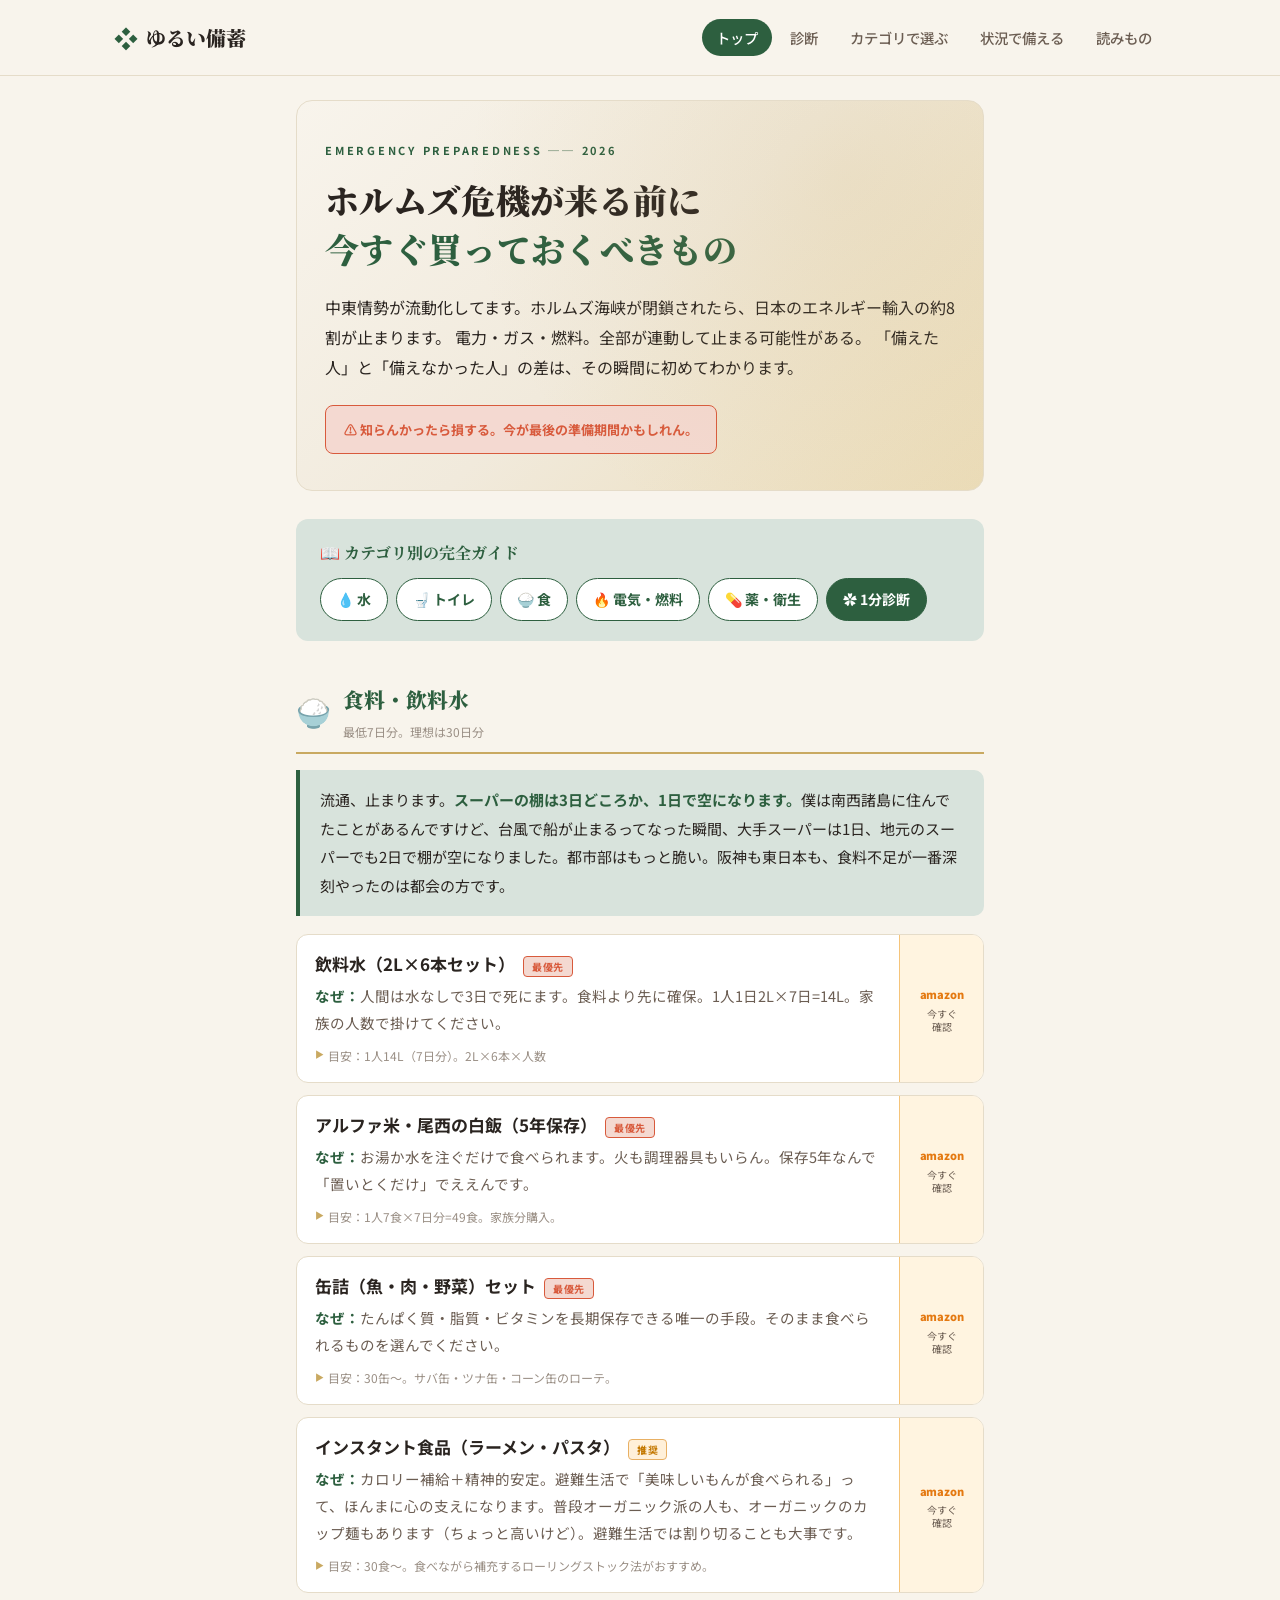
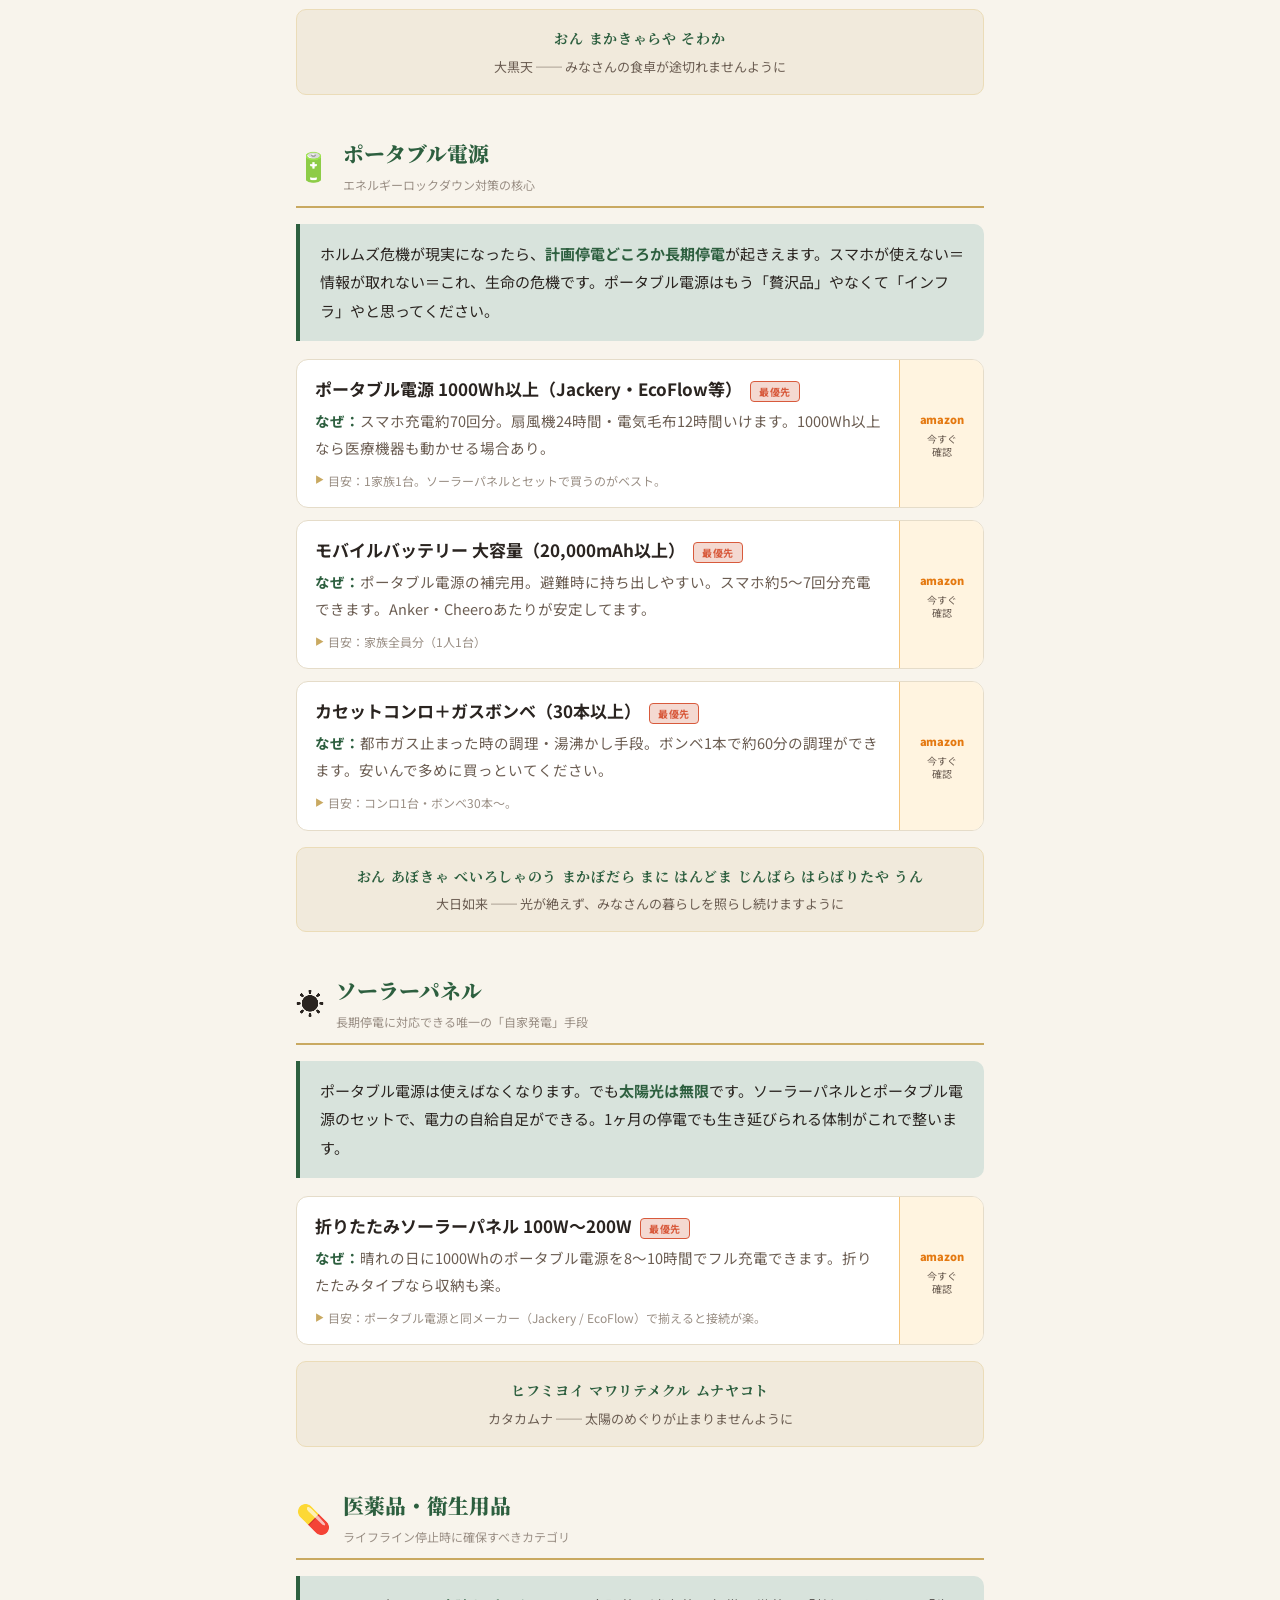
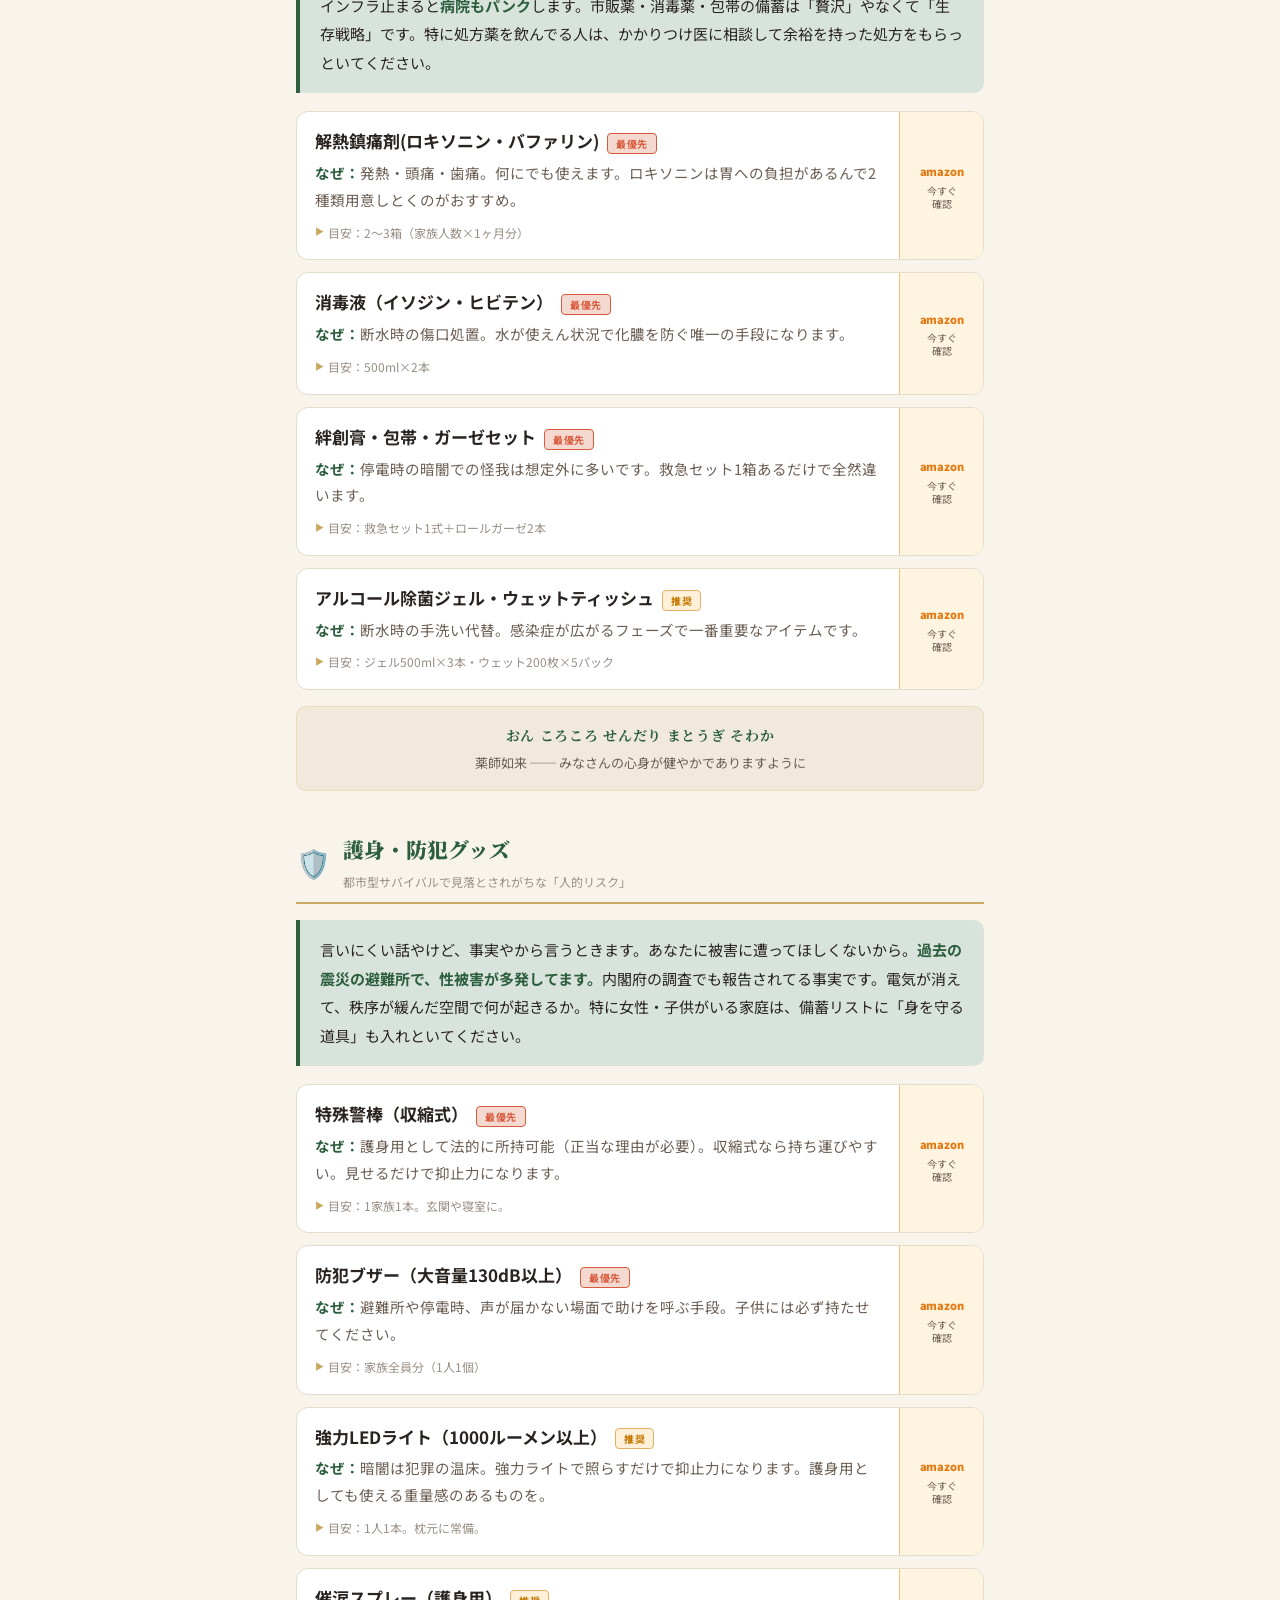
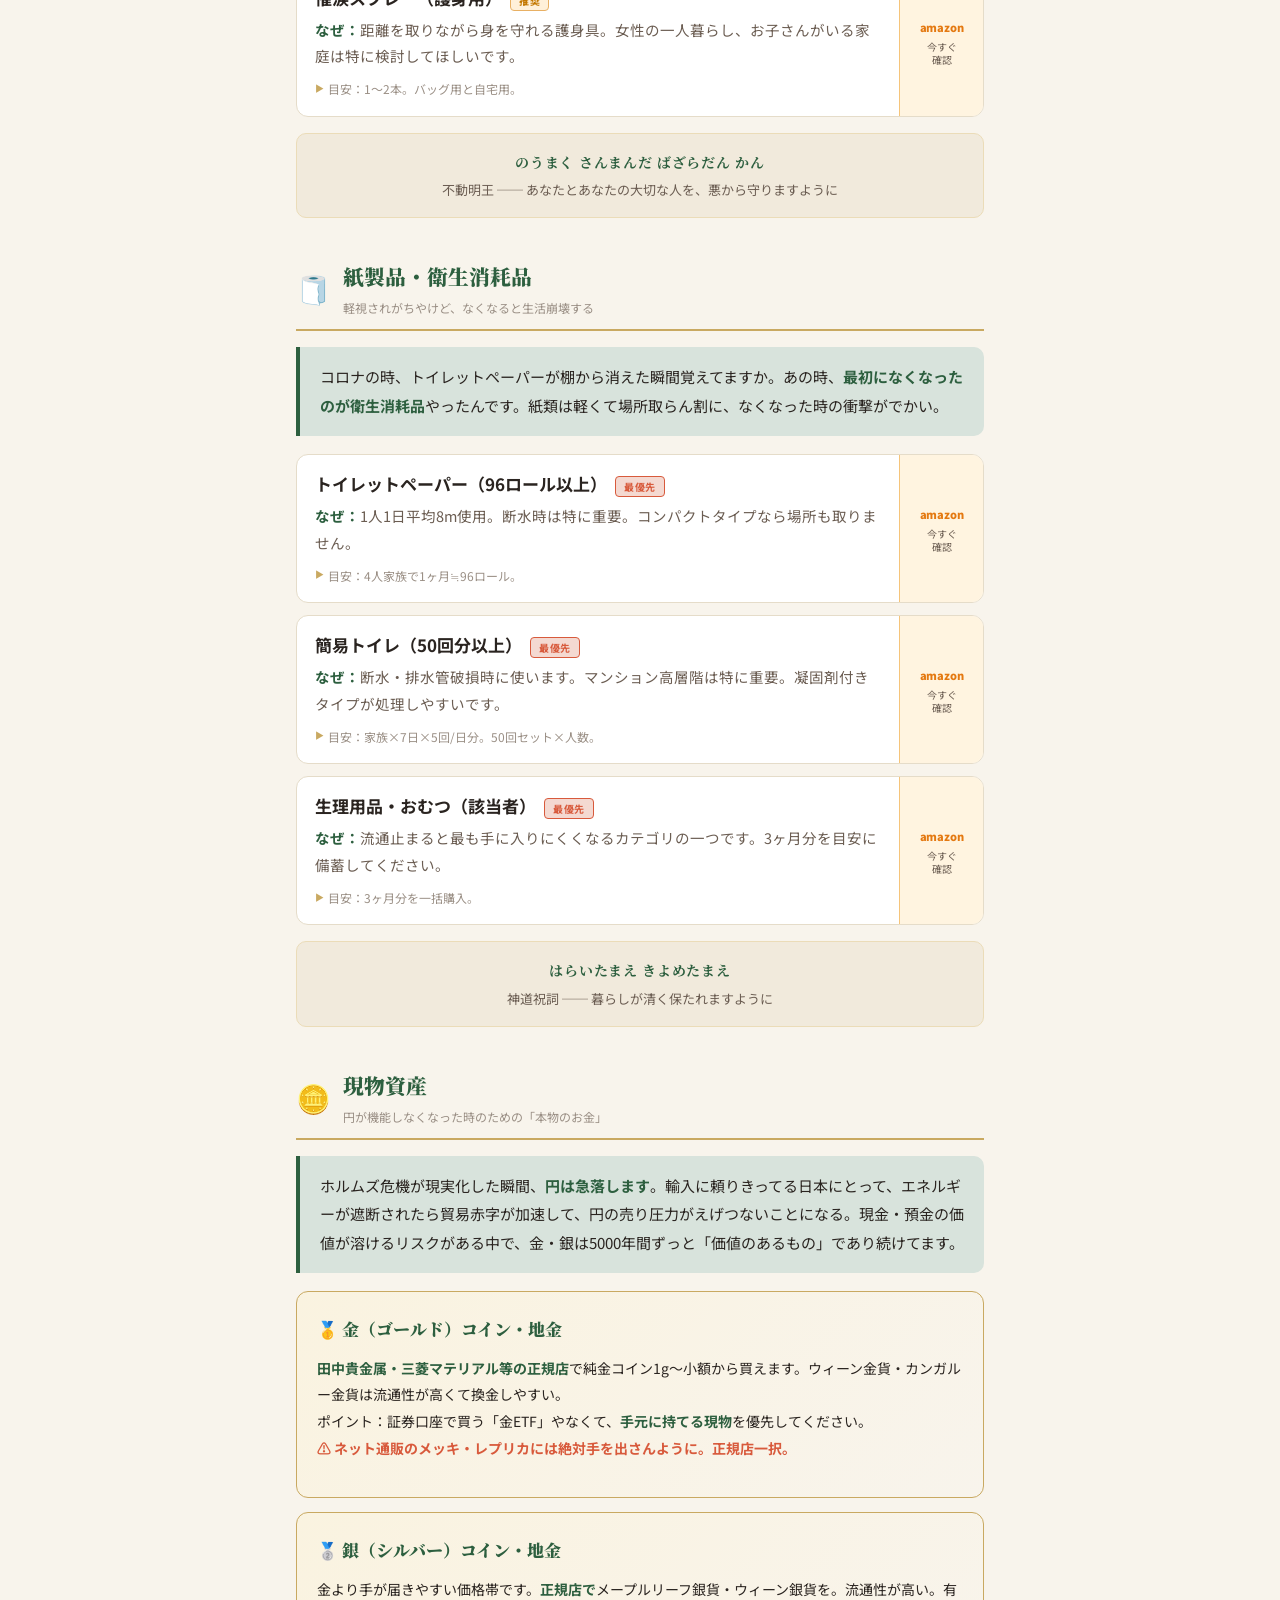
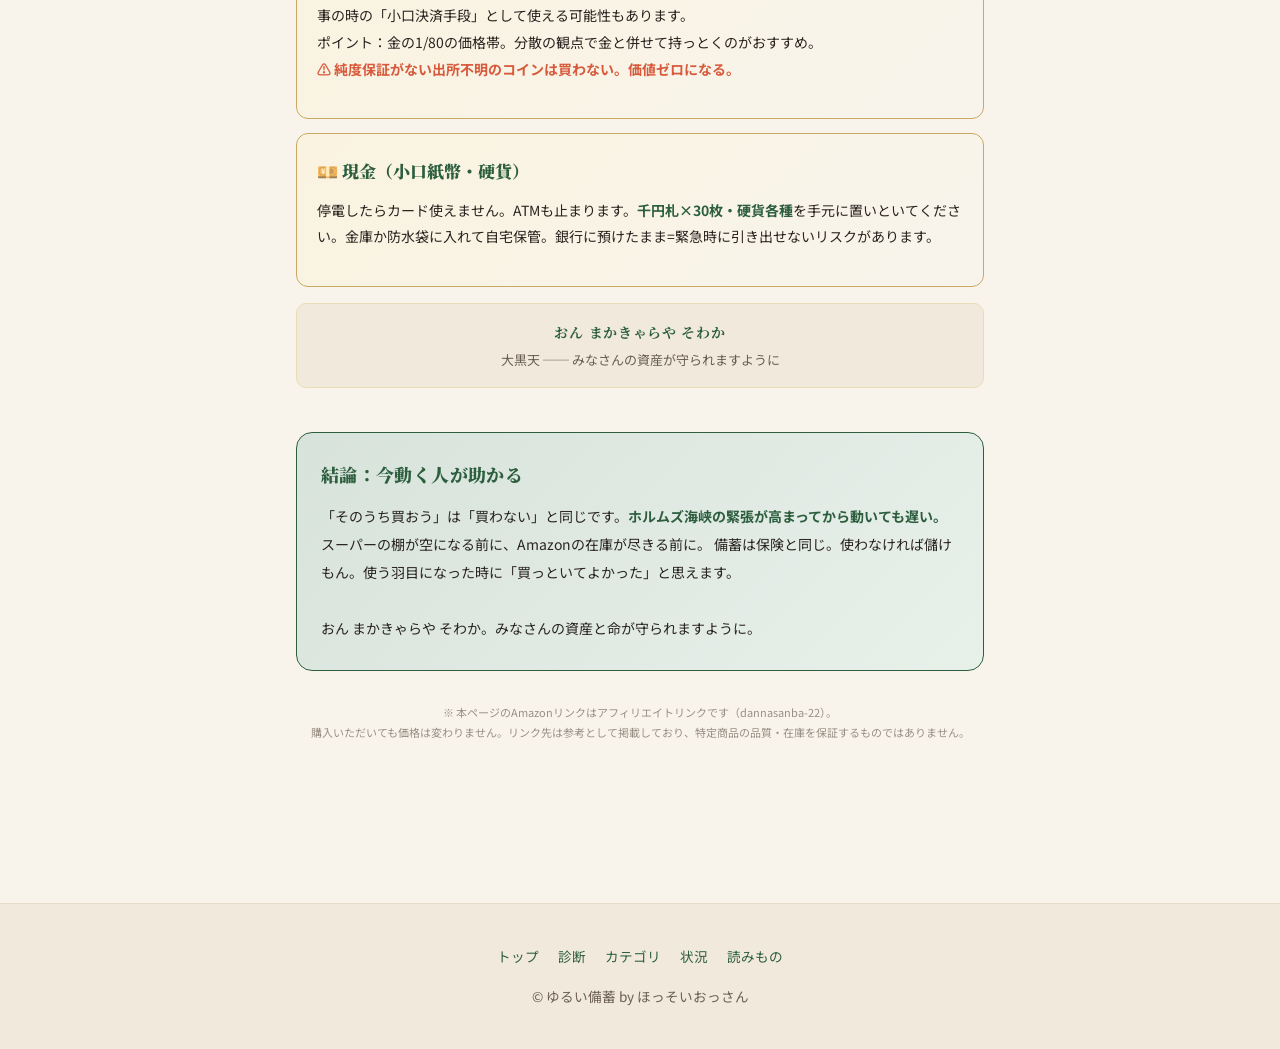
==== commit c65546f7: "優先5ガイドページ追加（水・トイレ・食・電気燃料・薬） - /guide/water.html: 水の備蓄完全ガイド（7セクション） - /guide/toilet.html: トイレ備蓄（都市マンシ" ====
--- a/index.html
+++ b/index.html
@@ -370,6 +370,35 @@
   .affiliate-note { font-size: 11px; }
 }
 </style>
+<!-- ===== Google Analytics 4 =====
+     ※ 測定ID (G-XXXXXXXXXX) を取得したら下の2箇所を置き換える -->
+<script async src="https://www.googletagmanager.com/gtag/js?id=G-XXXXXXXXXX"></script>
+<script>
+  window.dataLayer = window.dataLayer || [];
+  function gtag(){dataLayer.push(arguments);}
+  gtag("js", new Date());
+  gtag("config", "G-XXXXXXXXXX");
+
+  document.addEventListener("DOMContentLoaded", function() {
+    document.querySelectorAll("a[href*=amazon.co.jp]").forEach(function(link) {
+      link.addEventListener("click", function() {
+        if (typeof gtag === "function") {
+          gtag("event", "amazon_click", {
+            link_url: this.href,
+            link_text: this.textContent.trim().substring(0, 50)
+          });
+        }
+      });
+    });
+  });
+</script>
+
+<!-- ===== Vercel Analytics ===== -->
+<script>
+window.va = window.va || function () { (window.vaq = window.vaq || []).push(arguments); };
+</script>
+<script defer src="/_vercel/insights/script.js"></script>
+
 </head>
 <body>
 
@@ -402,6 +431,19 @@
     </div>
   </div>
 
+  <!-- 詳細ガイドへの導線 -->
+  <div style="background:var(--green-pale); border-radius:12px; padding:20px 24px; margin-bottom:28px;">
+    <div style="font-family:'Noto Serif JP',serif; color:var(--green); font-weight:700; margin-bottom:10px;">📖 カテゴリ別の完全ガイド</div>
+    <div style="display:flex; flex-wrap:wrap; gap:8px;">
+      <a href="/guide/water.html" style="display:inline-block; background:#fff; color:var(--green); padding:8px 16px; border-radius:999px; font-size:14px; font-weight:700; text-decoration:none; border:1px solid var(--green);">💧 水</a>
+      <a href="/guide/toilet.html" style="display:inline-block; background:#fff; color:var(--green); padding:8px 16px; border-radius:999px; font-size:14px; font-weight:700; text-decoration:none; border:1px solid var(--green);">🚽 トイレ</a>
+      <a href="/guide/food.html" style="display:inline-block; background:#fff; color:var(--green); padding:8px 16px; border-radius:999px; font-size:14px; font-weight:700; text-decoration:none; border:1px solid var(--green);">🍚 食</a>
+      <a href="/guide/energy.html" style="display:inline-block; background:#fff; color:var(--green); padding:8px 16px; border-radius:999px; font-size:14px; font-weight:700; text-decoration:none; border:1px solid var(--green);">🔥 電気・燃料</a>
+      <a href="/guide/medicine.html" style="display:inline-block; background:#fff; color:var(--green); padding:8px 16px; border-radius:999px; font-size:14px; font-weight:700; text-decoration:none; border:1px solid var(--green);">💊 薬・衛生</a>
+      <a href="/check.html" style="display:inline-block; background:var(--green); color:#fff; padding:8px 16px; border-radius:999px; font-size:14px; font-weight:700; text-decoration:none; border:1px solid var(--green);">✿ 1分診断</a>
+    </div>
+  </div>
+
 
   <!-- ── 01 食料・飲料水 ── -->
   <div class="cat-header">
@@ -849,19 +891,19 @@
   <div class="asset-card">
     <div class="asset-card-title">🥇 金（ゴールド）コイン・地金</div>
     <div class="asset-card-body">
-      田中貴金属・三菱マテリアルで買えます。<strong>純金コイン1g〜</strong>小額からいけます。ウィーン金貨・カンガルー金貨は流通性が高くて換金しやすい。<br>
-      ポイント：証券口座で買う「金ETF」やなくて、<strong>手元に持てる現物</strong>を優先してください。
-    </div>
-    <a href="https://www.amazon.co.jp/s?k=金貨+純金+コイン+投資&tag=dannasanba-22" target="_blank" rel="nofollow noopener" class="asset-cta">Amazonで金貨を確認する</a>
+      <strong>田中貴金属・三菱マテリアル等の正規店</strong>で純金コイン1g〜小額から買えます。ウィーン金貨・カンガルー金貨は流通性が高くて換金しやすい。<br>
+      ポイント：証券口座で買う「金ETF」やなくて、<strong>手元に持てる現物</strong>を優先してください。<br>
+      <span style="color:var(--red); font-weight:700;">⚠ ネット通販のメッキ・レプリカには絶対手を出さんように。正規店一択。</span>
+    </div>
   </div>
 
   <div class="asset-card">
     <div class="asset-card-title">🥈 銀（シルバー）コイン・地金</div>
     <div class="asset-card-body">
-      金より手が届きやすい価格帯です。<strong>メープルリーフ銀貨・ウィーン銀貨</strong>は流通性が高い。有事の時の「小口決済手段」として使える可能性もあります。<br>
-      ポイント：金の1/80の価格帯。分散の観点で金と併せて持っとくのがおすすめ。
-    </div>
-    <a href="https://www.amazon.co.jp/s?k=銀貨+シルバーコイン+メープルリーフ&tag=dannasanba-22" target="_blank" rel="nofollow noopener" class="asset-cta">Amazonで銀貨を確認する</a>
+      金より手が届きやすい価格帯です。<strong>正規店で</strong>メープルリーフ銀貨・ウィーン銀貨を。流通性が高い。有事の時の「小口決済手段」として使える可能性もあります。<br>
+      ポイント：金の1/80の価格帯。分散の観点で金と併せて持っとくのがおすすめ。<br>
+      <span style="color:var(--red); font-weight:700;">⚠ 純度保証がない出所不明のコインは買わない。価値ゼロになる。</span>
+    </div>
   </div>
 
   <div class="asset-card">
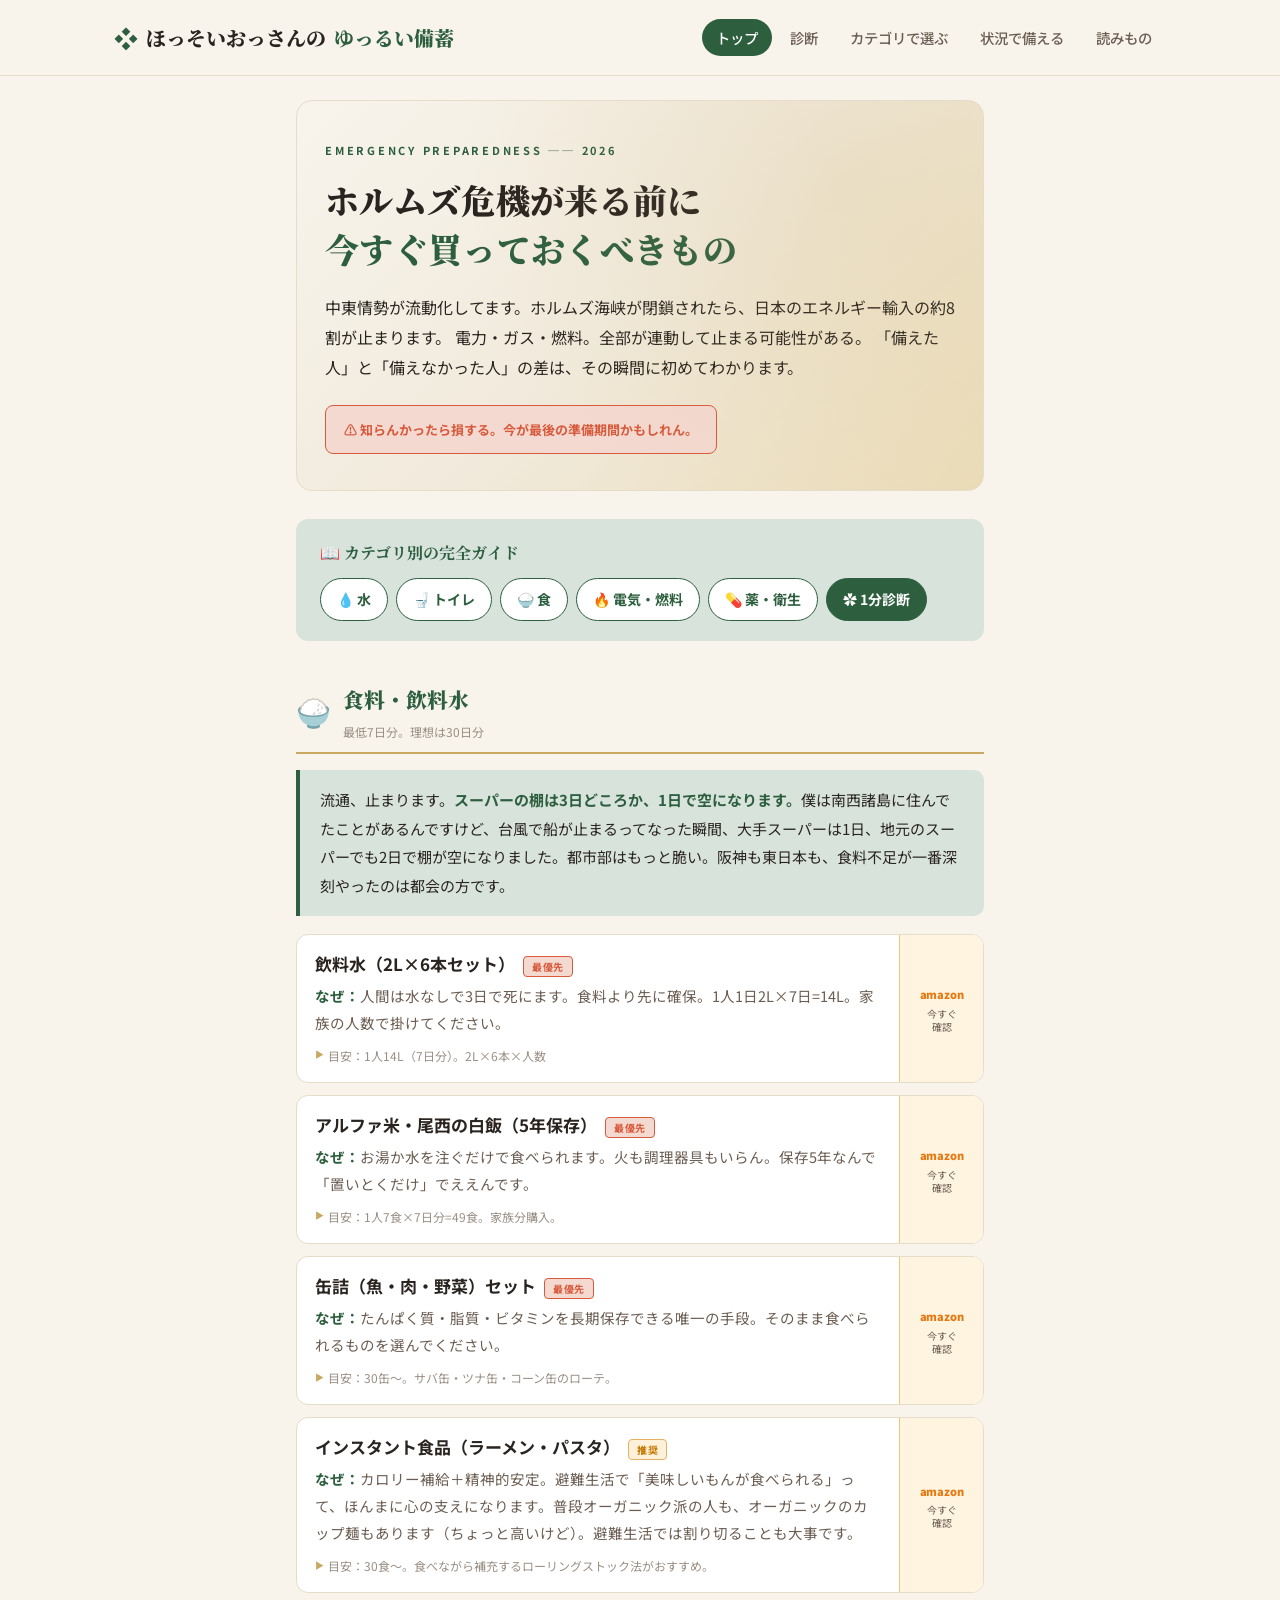
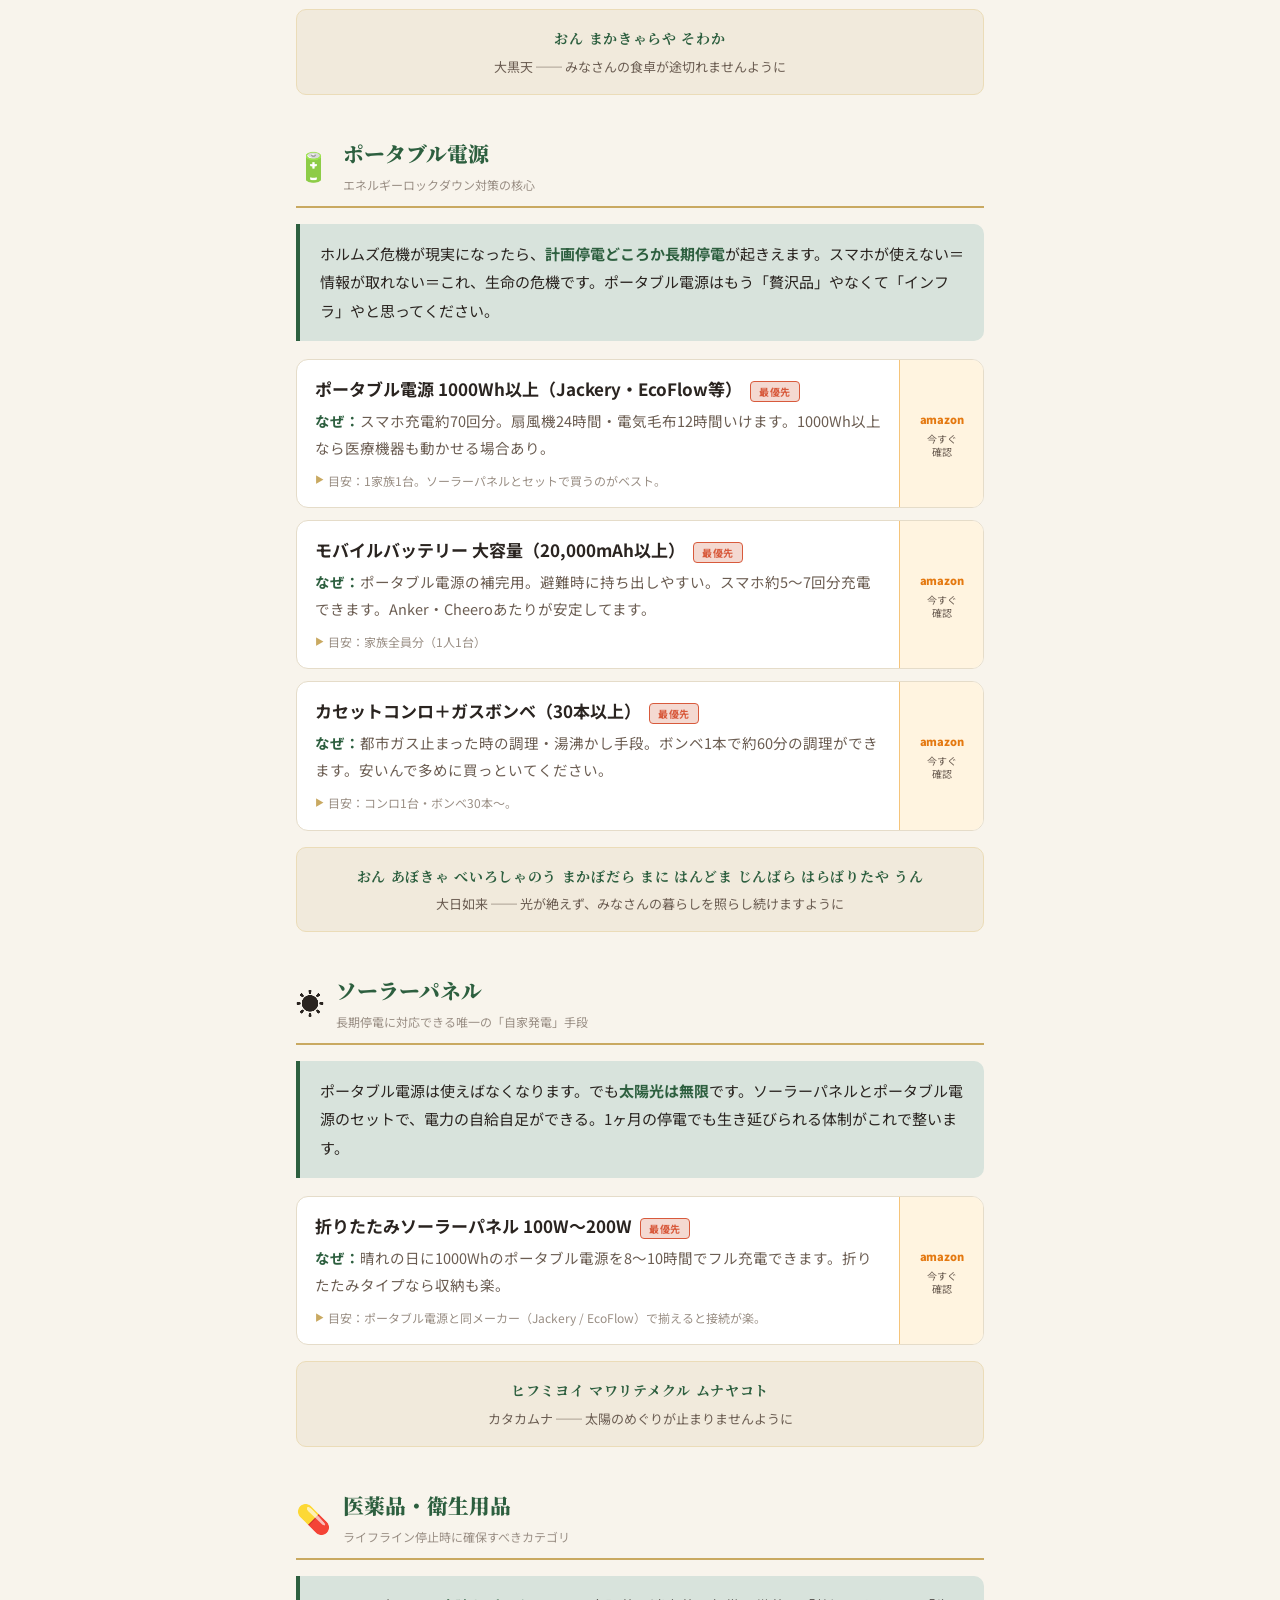
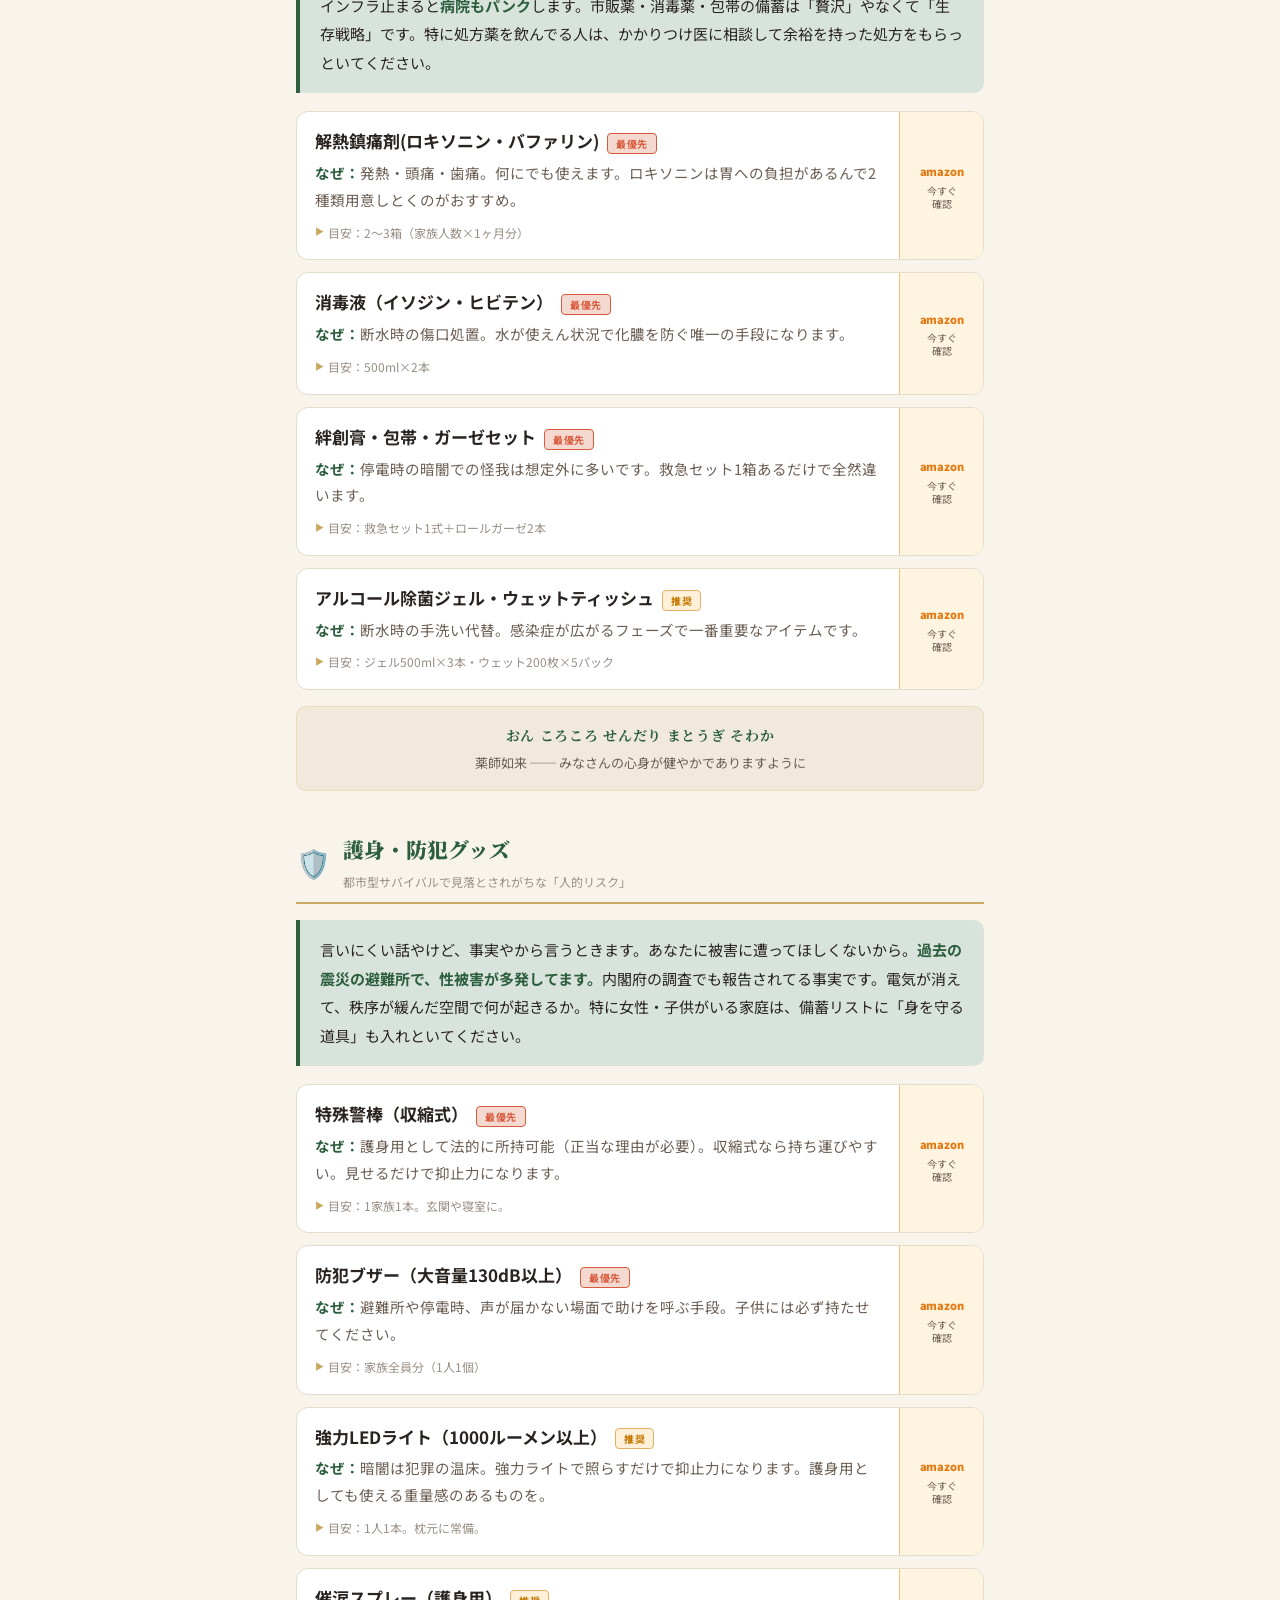
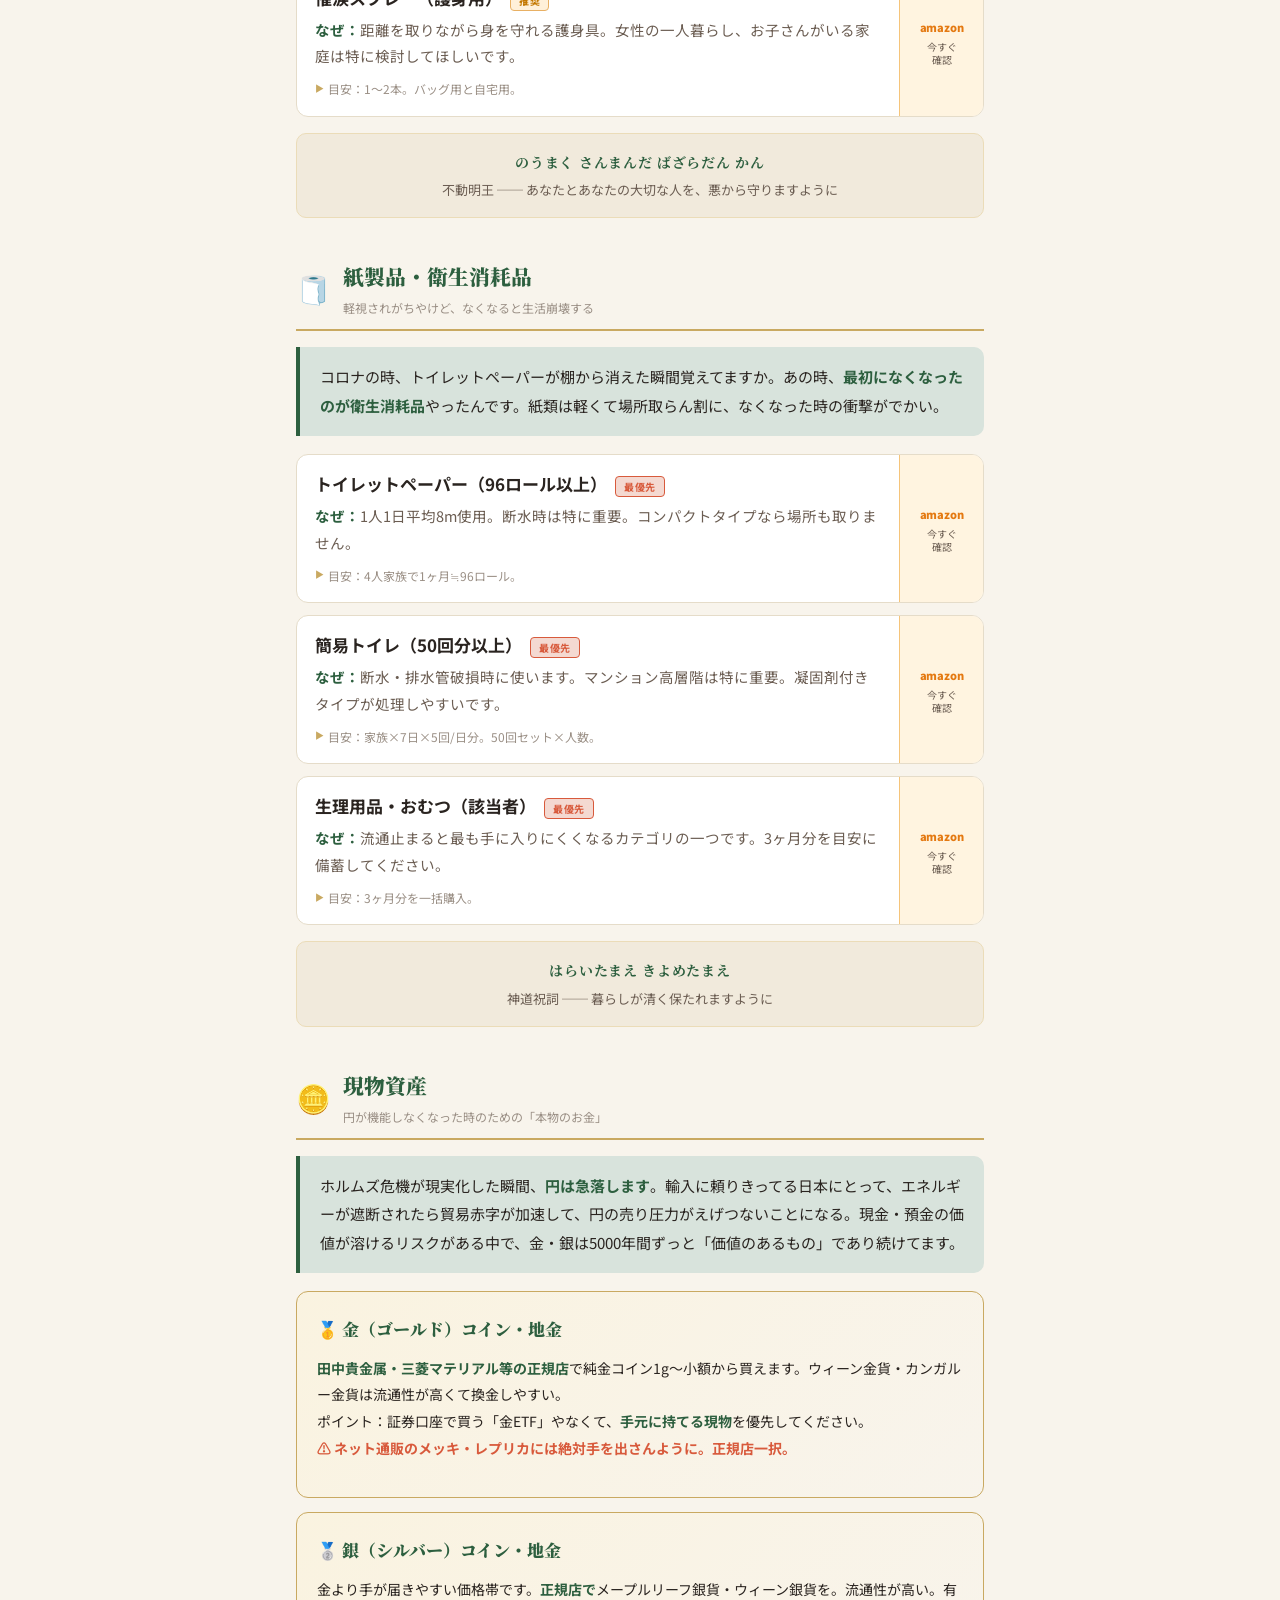
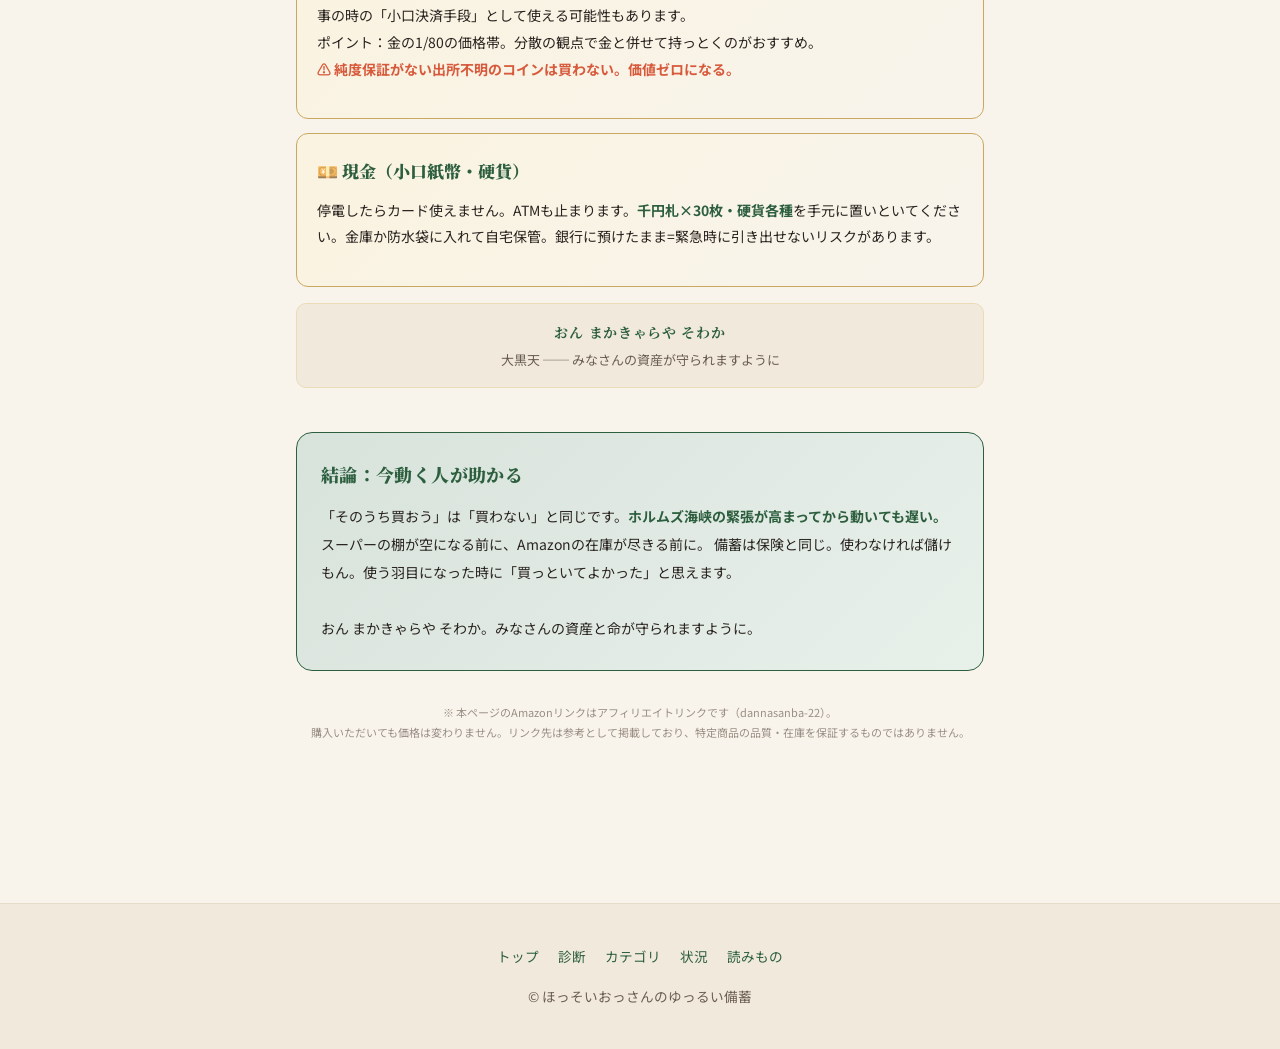
==== commit c2802895: "サイト名を「ほっそいおっさんのゆっるい備蓄」に変更 ゆるいと名乗っとけば「これ足りない」系の突っ込みを最初から封じられる戦略。 中身はガチだが看板はゆるく。" ====
--- a/index.html
+++ b/index.html
@@ -3,7 +3,7 @@
 <head>
 <meta charset="UTF-8">
 <meta name="viewport" content="width=device-width, initial-scale=1.0">
-<title>緊急備蓄リスト｜ホルムズ危機×エネルギーロックダウン対策 ｜ゆるい備蓄</title>
+<title>緊急備蓄リスト｜ホルムズ危機×エネルギーロックダウン対策 ｜ほっそいおっさんのゆっるい備蓄</title>
 <meta name="description" content="ホルムズ海峡が封鎖されたら日本のエネルギー輸入の8割が止まる。食料・電源・医薬品・護身・現物資産まで、今すぐ買うべき備蓄をまとめました。">
 <link rel="preconnect" href="https://fonts.googleapis.com">
 <link rel="preconnect" href="https://fonts.gstatic.com" crossorigin>
@@ -404,7 +404,7 @@
 
 <nav class="nav">
     <div class="nav-inner">
-        <a href="/" class="nav-logo"><span class="mark">❖</span>ゆるい備蓄</a>
+        <a href="/" class="nav-logo"><span class="mark">❖</span>ほっそいおっさんの<span style="color:var(--green);">ゆっるい備蓄</span></a>
         <ul class="nav-links">
             <li><a href="/" class="active">トップ</a></li>
             <li><a href="/check.html">診断</a></li>
@@ -946,7 +946,7 @@
         <a href="/situation.html">状況</a>
         <a href="/blog.html">読みもの</a>
     </p>
-    <p style="margin-top:16px;">© ゆるい備蓄 by ほっそいおっさん</p>
+    <p style="margin-top:16px;">© ほっそいおっさんのゆっるい備蓄</p>
 </footer>
 
 </body>
--- a/assets/style.css
+++ b/assets/style.css
@@ -615,6 +615,103 @@
     max-width: 640px;
     margin-left: auto;
     margin-right: auto;
+}
+
+/* ===== Amazon商品カード（わかりやすいリンク版） ===== */
+.amazon-card {
+    display: flex;
+    align-items: center;
+    gap: 14px;
+    background: #fff;
+    border: 2px solid #E47911;
+    border-radius: 12px;
+    padding: 14px 16px;
+    margin-bottom: 10px;
+    text-decoration: none;
+    color: var(--ink);
+    transition: all 0.2s;
+    position: relative;
+    box-shadow: 0 2px 6px rgba(228, 121, 17, 0.12);
+}
+
+.amazon-card:hover {
+    background: #FFF8ED;
+    border-color: #C66500;
+    transform: translateY(-2px);
+    box-shadow: 0 6px 16px rgba(228, 121, 17, 0.25);
+    text-decoration: none;
+    color: var(--ink);
+}
+
+.amazon-card:active {
+    transform: translateY(0);
+}
+
+.amazon-card-icon {
+    font-size: 2rem;
+    flex-shrink: 0;
+    width: 48px;
+    text-align: center;
+}
+
+.amazon-card-body {
+    flex: 1;
+    min-width: 0;
+}
+
+.amazon-card-name {
+    font-size: 15px;
+    font-weight: 700;
+    color: var(--ink);
+    line-height: 1.4;
+    margin-bottom: 4px;
+}
+
+.amazon-card-sub {
+    font-size: 12px;
+    color: var(--ink-muted);
+    line-height: 1.5;
+}
+
+.amazon-card-cta {
+    flex-shrink: 0;
+    background: #FF9900;
+    color: #111;
+    padding: 10px 16px;
+    border-radius: 8px;
+    font-size: 13px;
+    font-weight: 700;
+    white-space: nowrap;
+    letter-spacing: 0.02em;
+    box-shadow: 0 2px 0 #C66500;
+}
+
+.amazon-card:hover .amazon-card-cta {
+    background: #FFB547;
+}
+
+@media (max-width: 500px) {
+    .amazon-card { padding: 12px 14px; gap: 10px; }
+    .amazon-card-icon { font-size: 1.6rem; width: 36px; }
+    .amazon-card-name { font-size: 14px; }
+    .amazon-card-sub { font-size: 11px; }
+    .amazon-card-cta { padding: 8px 12px; font-size: 12px; }
+}
+
+/* ===== Amazonカードリスト（縦並び） ===== */
+.amazon-card-list {
+    display: flex;
+    flex-direction: column;
+    gap: 10px;
+    margin: 16px 0;
+}
+
+/* ===== Amazonカードグリッド（2列） ===== */
+.amazon-card-grid {
+    display: grid;
+    grid-template-columns: repeat(auto-fit, minmax(280px, 1fr));
+    gap: 10px;
+    margin: 16px 0;
 }
 
 /* ===== レスポンシブ ===== */
